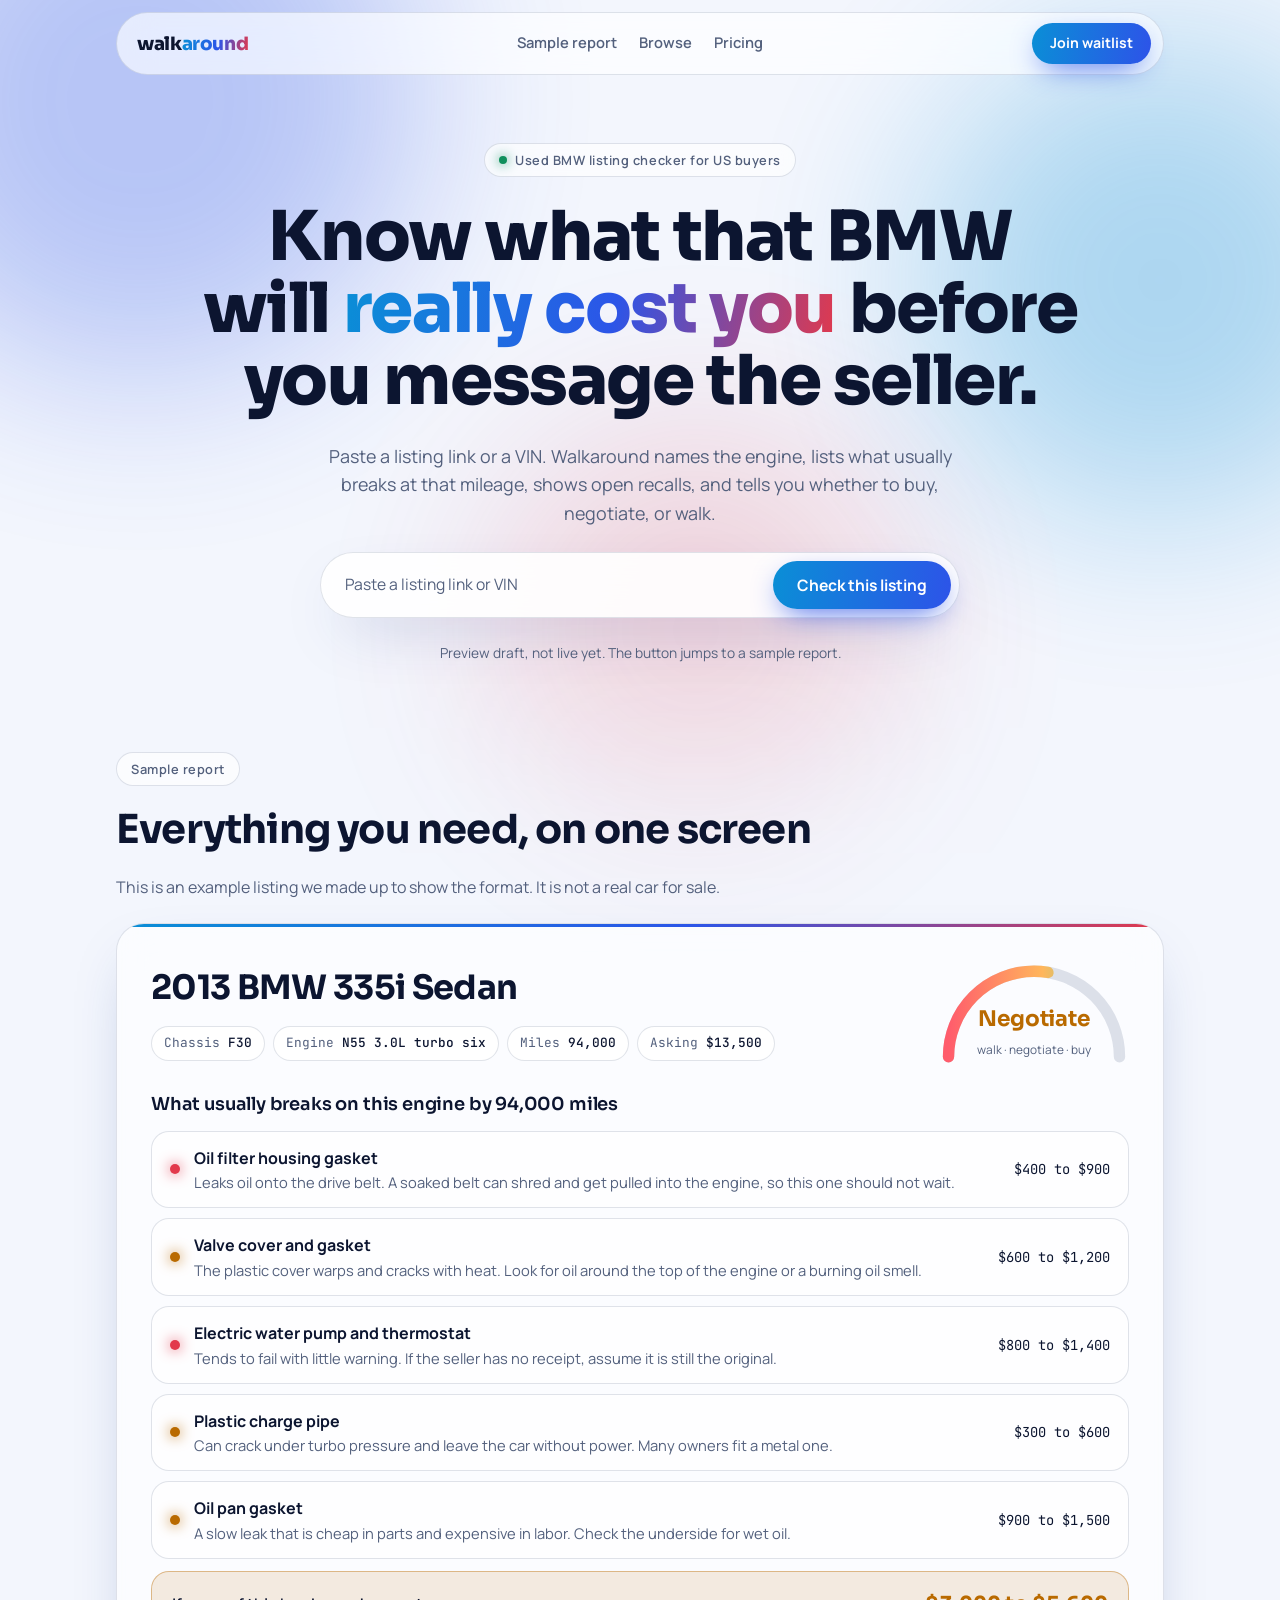
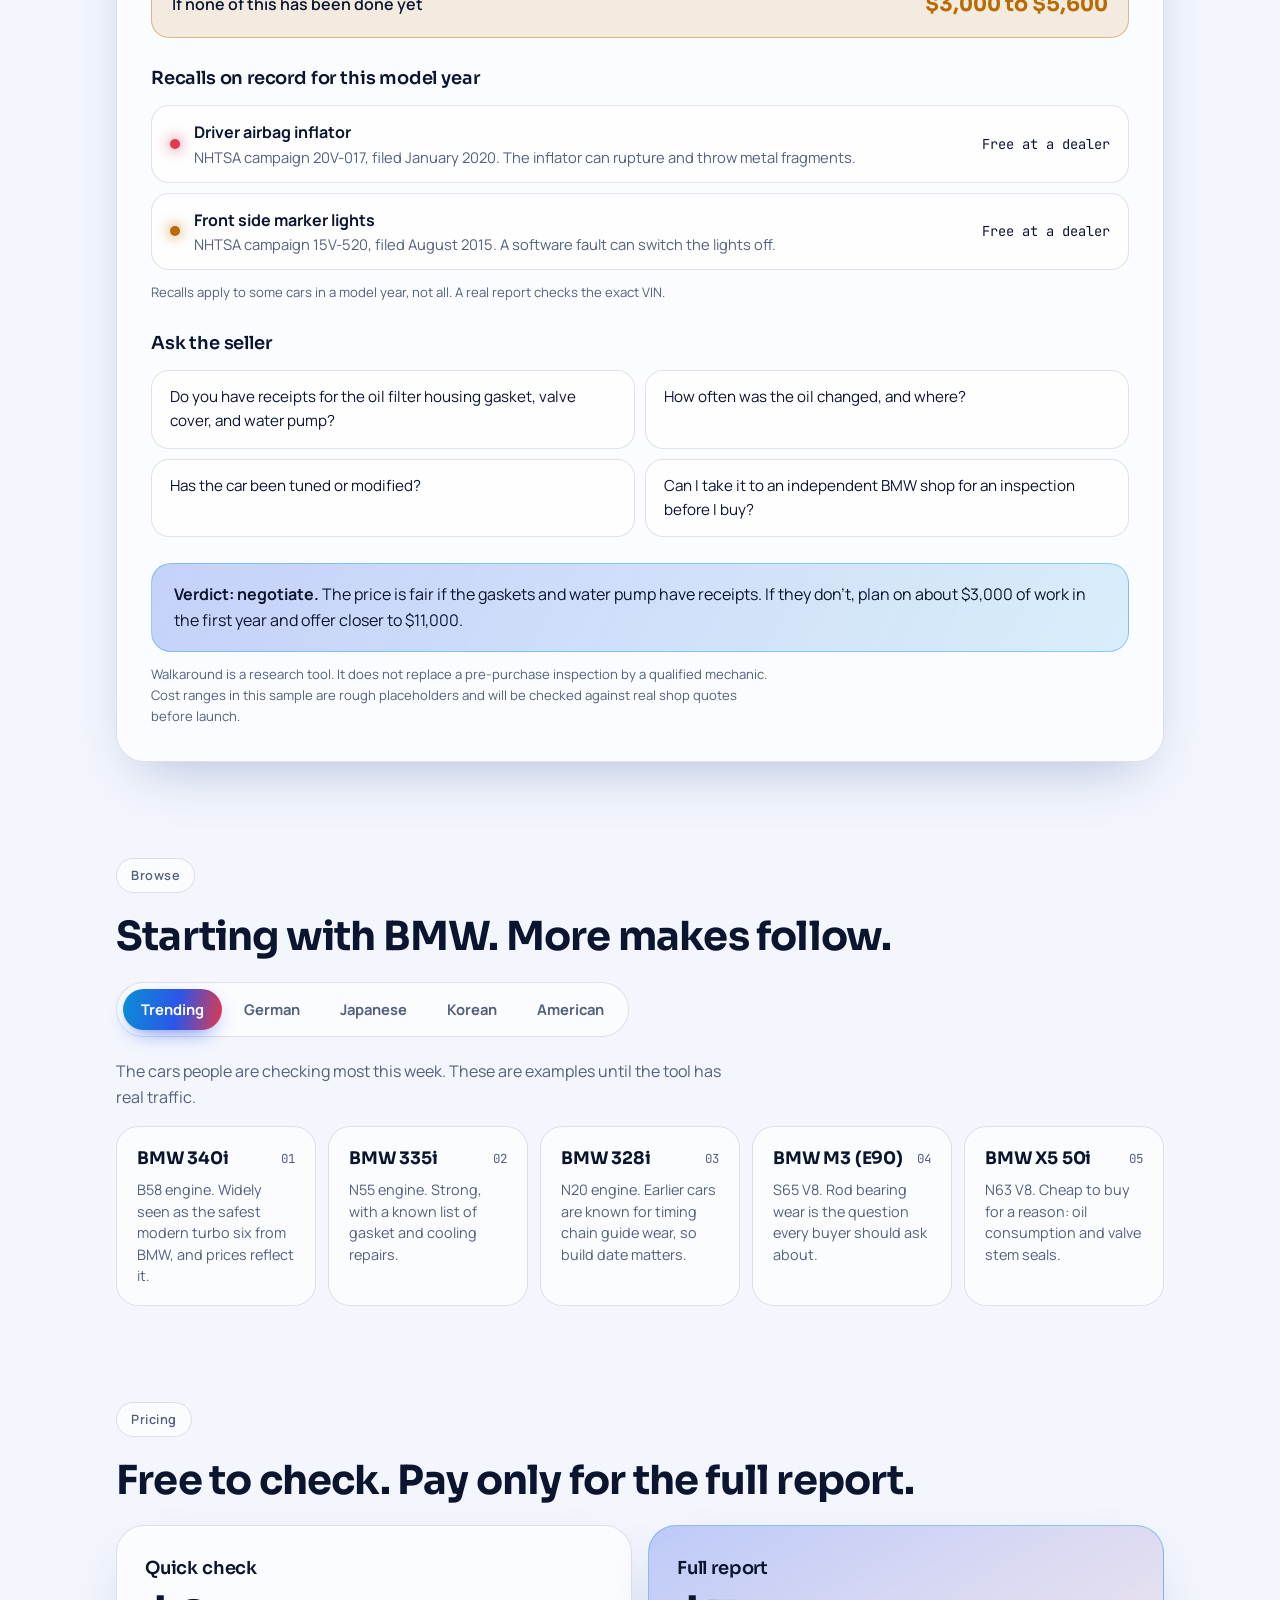
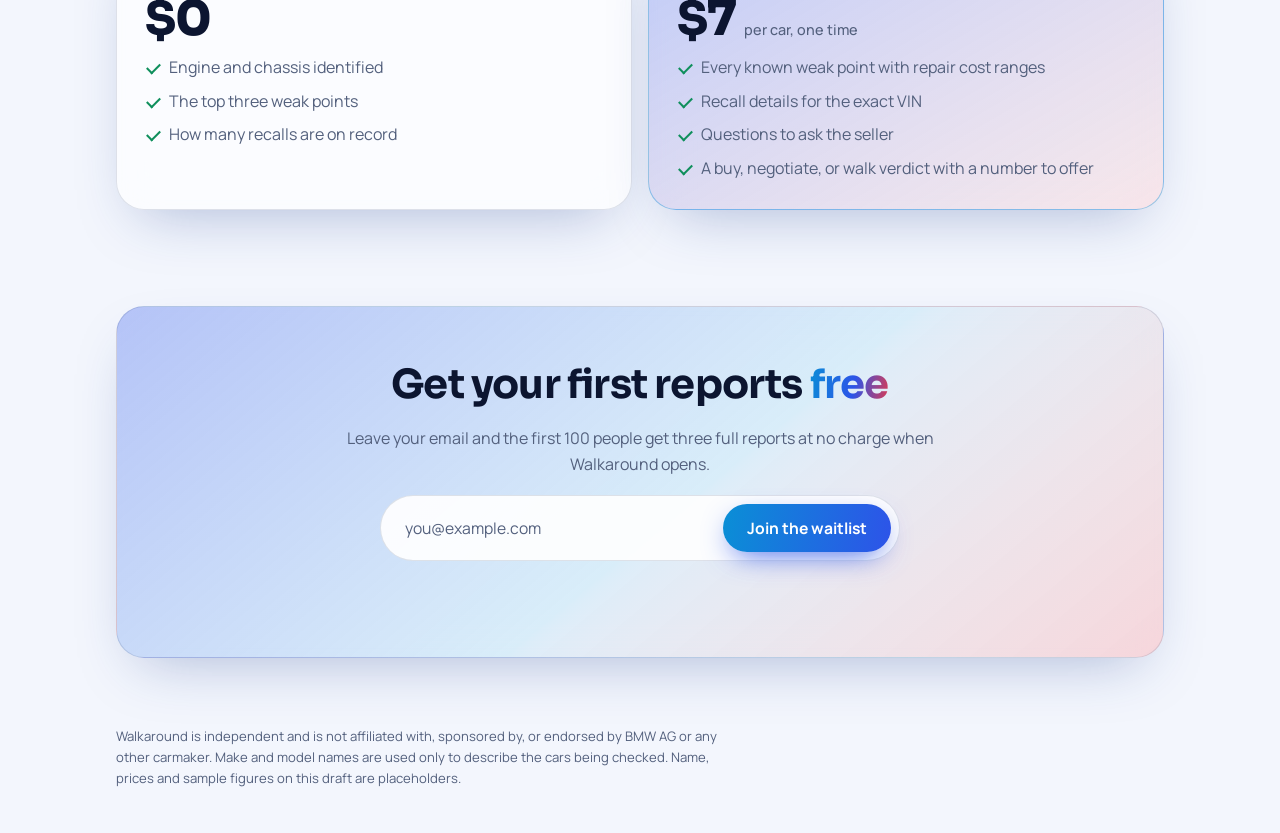
==== index.html @ faa05b12 "Add landing page for used BMW listing checker Static page with a sample report, market tabs, pricing" ====
<!doctype html>
<html lang="en">
<head>
<meta charset="utf-8">
<meta name="viewport" content="width=device-width, initial-scale=1, viewport-fit=cover">
<title>Walkaround | Used BMW listing checker</title>
<meta name="description" content="Paste a used BMW listing or VIN and see what usually breaks, open recalls, and whether to buy, negotiate, or walk.">
<link rel="stylesheet" href="https://fonts.googleapis.com/css2?family=Sora:wght@400;600;700;800&family=Manrope:wght@400;500;600;700&family=JetBrains+Mono:wght@400;500&display=swap">
<style>
/* Layout: dark, flowing aurora in motorsport stripe colors behind soft glass cards. One column that breathes, rounded everything, motion on load and hover. */
:root {
  --bg: #060a14;
  --bg-2: #0b1222;
  --glass: rgba(255, 255, 255, 0.055);
  --glass-strong: rgba(255, 255, 255, 0.09);
  --line: rgba(255, 255, 255, 0.12);
  --ink: #f1f5ff;
  --muted: #a3afc9;
  --sky: #45c4ff;
  --blue: #3b6bff;
  --coral: #ff5c6c;
  --warn: #ffb65c;
  --ok: #4fe3a1;
  --btn-ink: #04101f;
  --shadow: 0 24px 60px -20px rgba(0, 0, 0, 0.7);
  --blob-alpha: 0.55;
  --grad: linear-gradient(100deg, var(--sky), var(--blue) 55%, var(--coral));
  --display: "Sora", "Avenir Next", "Segoe UI", system-ui, sans-serif;
  --body: "Manrope", "Segoe UI", system-ui, -apple-system, Arial, sans-serif;
  --mono: "JetBrains Mono", ui-monospace, "SF Mono", Menlo, Consolas, monospace;
  color-scheme: dark;
}
@media (prefers-color-scheme: light) {
  :root:not([data-theme="dark"]) {
    --bg: #f3f6fd; --bg-2: #e8eefb; --glass: rgba(255, 255, 255, 0.66); --glass-strong: rgba(255, 255, 255, 0.9);
    --line: rgba(20, 40, 90, 0.13); --ink: #0c1530; --muted: #53607d; --sky: #0a8fd6; --blue: #2c55e8; --coral: #e2394c;
    --warn: #b96a00; --ok: #0f8f5c; --btn-ink: #ffffff; --shadow: 0 24px 60px -24px rgba(30, 60, 140, 0.35); --blob-alpha: 0.3;
    color-scheme: light;
  }
}
:root[data-theme="light"] {
  --bg: #f3f6fd; --bg-2: #e8eefb; --glass: rgba(255, 255, 255, 0.66); --glass-strong: rgba(255, 255, 255, 0.9);
  --line: rgba(20, 40, 90, 0.13); --ink: #0c1530; --muted: #53607d; --sky: #0a8fd6; --blue: #2c55e8; --coral: #e2394c;
  --warn: #b96a00; --ok: #0f8f5c; --btn-ink: #ffffff; --shadow: 0 24px 60px -24px rgba(30, 60, 140, 0.35); --blob-alpha: 0.3;
  color-scheme: light;
}
* { box-sizing: border-box; }
[hidden] { display: none !important; }
img { max-width: 100%; }
html { scroll-behavior: smooth; }
body { margin: 0; background: var(--bg); color: var(--ink); font-family: var(--body); font-size: 16px; line-height: 1.6; overflow-x: hidden; position: relative; }
.wrap { max-width: 1080px; margin: 0 auto; padding-left: max(16px, env(safe-area-inset-left, 0px)); padding-right: max(16px, env(safe-area-inset-right, 0px)); position: relative; }
h1, h2, h3 { font-family: var(--display); margin: 0; text-wrap: balance; letter-spacing: -0.02em; }
h1 { font-size: clamp(2.3rem, 6.4vw, 4.3rem); font-weight: 800; line-height: 1.05; }
h2 { font-size: clamp(1.7rem, 4vw, 2.5rem); font-weight: 700; line-height: 1.12; }
h3 { font-size: 1.12rem; font-weight: 600; letter-spacing: -0.01em; }
p { margin: 0; }
:focus-visible { outline: 2px solid var(--sky); outline-offset: 3px; }
.grad-text { background: var(--grad); -webkit-background-clip: text; background-clip: text; color: transparent; }
.eyebrow { display: inline-flex; align-items: center; gap: 8px; align-self: flex-start; font-size: 0.8rem; font-weight: 600; letter-spacing: 0.04em; color: var(--muted); padding: 6px 14px; border-radius: 999px; background: var(--glass); border: 1px solid var(--line); backdrop-filter: blur(12px); -webkit-backdrop-filter: blur(12px); }
.eyebrow i { width: 8px; height: 8px; border-radius: 50%; background: var(--ok); box-shadow: 0 0 12px var(--ok); animation: pulse 2.4s ease-in-out infinite; }

/* Aurora */
.aurora { position: absolute; inset: 0 0 auto 0; height: 1100px; overflow: hidden; pointer-events: none; z-index: 0; -webkit-mask-image: linear-gradient(#000 55%, transparent); mask-image: linear-gradient(#000 55%, transparent); }
.aurora b { position: absolute; border-radius: 50%; filter: blur(90px); opacity: var(--blob-alpha); will-change: transform; }
.aurora b:nth-child(1) { width: 560px; height: 560px; left: -140px; top: -180px; background: var(--blue); animation: drift-a 22s ease-in-out infinite alternate; }
.aurora b:nth-child(2) { width: 480px; height: 480px; right: -120px; top: 40px; background: var(--sky); animation: drift-b 26s ease-in-out infinite alternate; }
.aurora b:nth-child(3) { width: 420px; height: 420px; left: 38%; top: 420px; background: var(--coral); opacity: calc(var(--blob-alpha) * 0.6); animation: drift-c 30s ease-in-out infinite alternate; }
@keyframes drift-a { to { transform: translate(180px, 120px) scale(1.15); } }
@keyframes drift-b { to { transform: translate(-200px, 160px) scale(0.9); } }
@keyframes drift-c { to { transform: translate(-140px, -120px) scale(1.2); } }
@keyframes pulse { 50% { opacity: 0.45; transform: scale(0.8); } }
@keyframes rise { from { opacity: 0; transform: translateY(22px); } to { opacity: 1; transform: none; } }
@keyframes fade { from { opacity: 0; transform: translateY(8px); } to { opacity: 1; transform: none; } }
@keyframes sweep { from { stroke-dashoffset: 283; } }

/* Nav */
header { position: sticky; top: env(safe-area-inset-top, 0px); z-index: 20; padding-block: 12px; }
.nav { display: flex; align-items: center; justify-content: space-between; gap: 12px; padding: 10px 12px 10px 20px; border-radius: 999px; background: var(--glass); border: 1px solid var(--line); backdrop-filter: blur(18px) saturate(1.4); -webkit-backdrop-filter: blur(18px) saturate(1.4); }
.brand { font-family: var(--display); font-weight: 800; font-size: 1.15rem; letter-spacing: -0.02em; }
.nav nav { display: flex; gap: 22px; font-size: 0.92rem; font-weight: 600; }
.nav nav a { color: var(--muted); text-decoration: none; transition: color 0.25s; }
.nav nav a:hover { color: var(--ink); }
@media (max-width: 640px) { .nav nav { display: none; } }

.btn { display: inline-flex; align-items: center; justify-content: center; gap: 8px; font-family: var(--body); font-weight: 700; font-size: 0.98rem; padding: 13px 24px; border-radius: 999px; border: 0; cursor: pointer; text-decoration: none; color: var(--btn-ink); background: var(--grad); background-size: 180% 100%; background-position: 0 0; box-shadow: 0 10px 30px -10px var(--blue); transition: background-position 0.6s ease, transform 0.25s ease, box-shadow 0.25s ease; }
.btn:hover { background-position: 100% 0; transform: translateY(-2px); box-shadow: 0 16px 36px -10px var(--blue); }
.btn:active { transform: translateY(0); }
.btn.small { padding: 9px 18px; font-size: 0.88rem; }

/* Hero */
.hero .wrap { padding-block: 56px 40px; display: flex; flex-direction: column; align-items: center; text-align: center; gap: 24px; }
.hero .eyebrow { align-self: center; }
.hero > .wrap > * { animation: rise 0.9s cubic-bezier(0.2, 0.7, 0.2, 1) both; }
.hero > .wrap > *:nth-child(2) { animation-delay: 0.08s; }
.hero > .wrap > *:nth-child(3) { animation-delay: 0.16s; }
.hero > .wrap > *:nth-child(4) { animation-delay: 0.24s; }
.hero > .wrap > *:nth-child(5) { animation-delay: 0.32s; }
.lede { max-width: 60ch; font-size: 1.12rem; color: var(--muted); }
.check { display: flex; gap: 8px; width: 100%; max-width: 640px; padding: 8px; border-radius: 999px; background: var(--glass-strong); border: 1px solid var(--line); backdrop-filter: blur(18px); -webkit-backdrop-filter: blur(18px); box-shadow: var(--shadow); transition: border-color 0.3s, box-shadow 0.3s; }
.check:focus-within { border-color: var(--sky); box-shadow: var(--shadow), 0 0 0 4px color-mix(in srgb, var(--sky) 22%, transparent); }
.check input, .join input { flex: 1 1 auto; min-width: 0; font: inherit; font-size: 0.98rem; padding: 10px 16px; background: transparent; border: 0; color: var(--ink); outline: none; }
.check input::placeholder, .join input::placeholder { color: var(--muted); }
.hint { font-size: 0.86rem; color: var(--muted); }
@media (max-width: 520px) {
  .check, .join { flex-direction: column; border-radius: 26px; }
  .check input, .join input { padding: 12px 14px; text-align: center; }
}

section .wrap { padding-block: 48px; display: flex; flex-direction: column; gap: 22px; }
.sub { color: var(--muted); max-width: 62ch; }
.card { background: var(--glass); border: 1px solid var(--line); border-radius: 28px; backdrop-filter: blur(20px) saturate(1.3); -webkit-backdrop-filter: blur(20px) saturate(1.3); box-shadow: var(--shadow); }

/* Report */
.report { padding: clamp(18px, 3.5vw, 34px); display: flex; flex-direction: column; gap: 26px; position: relative; overflow: hidden; }
.report::before { content: ""; position: absolute; inset: 0 0 auto 0; height: 3px; background: var(--grad); }
.report-head { display: flex; justify-content: space-between; align-items: center; gap: 20px; flex-wrap: wrap; }
.car { display: flex; flex-direction: column; gap: 12px; min-width: 0; flex: 1 1 320px; }
.car h3 { font-size: clamp(1.5rem, 3.6vw, 2.1rem); font-weight: 700; letter-spacing: -0.02em; }
.chips { display: flex; flex-wrap: wrap; gap: 8px; }
.chip { font-family: var(--mono); font-size: 0.8rem; padding: 6px 12px; border-radius: 999px; background: var(--glass-strong); border: 1px solid var(--line); color: var(--muted); font-variant-numeric: tabular-nums; }
.chip b { color: var(--ink); font-weight: 500; }
.gauge { position: relative; width: 190px; flex: 0 0 auto; margin: 0 auto; }
.gauge svg { display: block; width: 100%; height: auto; overflow: visible; }
.gauge .track { fill: none; stroke: var(--line); stroke-width: 12; stroke-linecap: round; }
.gauge .fill { fill: none; stroke: url(#g); stroke-width: 12; stroke-linecap: round; stroke-dasharray: 283; stroke-dashoffset: 127; animation: sweep 1.6s cubic-bezier(0.2, 0.7, 0.2, 1) 0.3s both; }
.gauge .read { position: absolute; left: 0; right: 0; bottom: 2px; text-align: center; }
.gauge .read strong { display: block; font-family: var(--display); font-weight: 700; font-size: 1.35rem; color: var(--warn); letter-spacing: -0.01em; }
.gauge .read span { font-size: 0.74rem; color: var(--muted); }
.group { display: flex; flex-direction: column; gap: 12px; }
.items { display: grid; gap: 10px; }
.item { display: grid; grid-template-columns: 10px minmax(0, 1fr) auto; align-items: center; gap: 6px 14px; padding: 14px 18px; border-radius: 18px; background: var(--glass); border: 1px solid var(--line); transition: transform 0.3s ease, background 0.3s ease, border-color 0.3s ease; }
.item:hover { transform: translateX(6px); background: var(--glass-strong); border-color: color-mix(in srgb, var(--sky) 45%, var(--line)); }
.dot { width: 10px; height: 10px; border-radius: 50%; background: var(--warn); box-shadow: 0 0 14px var(--warn); }
.dot.red { background: var(--coral); box-shadow: 0 0 14px var(--coral); }
.item .what { min-width: 0; }
.item strong { font-weight: 700; }
.item p { color: var(--muted); font-size: 0.92rem; line-height: 1.5; }
.cost { font-family: var(--mono); font-size: 0.86rem; white-space: nowrap; font-variant-numeric: tabular-nums; color: var(--ink); }
@media (max-width: 560px) { .item { grid-template-columns: 10px minmax(0, 1fr); } .cost { grid-column: 2; color: var(--muted); } }
.total { display: flex; justify-content: space-between; align-items: center; gap: 10px; flex-wrap: wrap; padding: 16px 20px; border-radius: 18px; border: 1px solid color-mix(in srgb, var(--warn) 40%, transparent); background: color-mix(in srgb, var(--warn) 12%, transparent); font-weight: 600; }
.total b { font-family: var(--display); font-size: 1.3rem; color: var(--warn); font-variant-numeric: tabular-nums; }
.ask { display: grid; grid-template-columns: repeat(auto-fit, minmax(min(100%, 340px), 1fr)); gap: 10px; margin: 0; padding: 0; list-style: none; }
.ask li { padding: 14px 18px; border-radius: 18px; background: var(--glass); border: 1px solid var(--line); font-size: 0.95rem; }
.verdict { padding: 18px 22px; border-radius: 20px; background: linear-gradient(120deg, color-mix(in srgb, var(--blue) 26%, transparent), color-mix(in srgb, var(--sky) 14%, transparent)); border: 1px solid color-mix(in srgb, var(--sky) 35%, transparent); }
.fine { font-size: 0.82rem; color: var(--muted); max-width: 78ch; }

/* Tabs */
.tabs { display: flex; flex-wrap: wrap; gap: 4px; padding: 6px; border-radius: 999px; background: var(--glass); border: 1px solid var(--line); align-self: flex-start; max-width: 100%; backdrop-filter: blur(14px); -webkit-backdrop-filter: blur(14px); }
@media (max-width: 560px) { .tabs { border-radius: 24px; } }
.tab { font: inherit; font-weight: 700; font-size: 0.92rem; padding: 9px 18px; border-radius: 999px; border: 0; background: transparent; color: var(--muted); cursor: pointer; transition: color 0.3s, background 0.3s, box-shadow 0.3s; }
.tab:hover { color: var(--ink); }
.tab[aria-selected="true"] { color: var(--btn-ink); background: var(--grad); box-shadow: 0 8px 22px -10px var(--blue); }
.panel { display: flex; flex-direction: column; gap: 16px; animation: fade 0.45s ease both; }
.grid { display: grid; grid-template-columns: repeat(auto-fill, minmax(230px, 1fr)); gap: 12px; }
.grid.five { grid-template-columns: repeat(auto-fit, minmax(185px, 1fr)); }
.tile { padding: 18px 20px; border-radius: 22px; background: var(--glass); border: 1px solid var(--line); display: flex; flex-direction: column; gap: 6px; transition: transform 0.35s ease, border-color 0.35s ease, background 0.35s ease; }
.tile:hover { transform: translateY(-5px); border-color: color-mix(in srgb, var(--sky) 50%, var(--line)); background: var(--glass-strong); }
.tile .top { display: flex; justify-content: space-between; align-items: center; gap: 10px; }
.tile .name { font-family: var(--display); font-weight: 700; font-size: 1.08rem; letter-spacing: -0.01em; }
.tile p { color: var(--muted); font-size: 0.9rem; line-height: 1.5; }
.rank { font-family: var(--mono); font-size: 0.78rem; color: var(--muted); font-variant-numeric: tabular-nums; }
.pill { font-size: 0.72rem; font-weight: 700; letter-spacing: 0.03em; padding: 3px 10px; border-radius: 999px; background: var(--glass-strong); border: 1px solid var(--line); color: var(--muted); white-space: nowrap; }
.pill.live { color: var(--ok); border-color: color-mix(in srgb, var(--ok) 45%, transparent); background: color-mix(in srgb, var(--ok) 12%, transparent); }

/* Pricing */
.plans { display: grid; grid-template-columns: repeat(auto-fit, minmax(270px, 1fr)); gap: 16px; }
.plan { padding: 28px; display: flex; flex-direction: column; gap: 12px; transition: transform 0.35s ease; }
.plan:hover { transform: translateY(-5px); }
.plan.full { background: linear-gradient(150deg, color-mix(in srgb, var(--blue) 30%, transparent), color-mix(in srgb, var(--coral) 12%, transparent)), var(--glass); border-color: color-mix(in srgb, var(--sky) 40%, transparent); }
.price { font-family: var(--display); font-weight: 800; font-size: 3rem; line-height: 1; letter-spacing: -0.03em; }
.price small { font-family: var(--body); font-weight: 500; font-size: 0.9rem; color: var(--muted); letter-spacing: 0; }
.plan ul { margin: 0; padding: 0; list-style: none; display: flex; flex-direction: column; gap: 8px; color: var(--muted); }
.plan li { padding-left: 24px; position: relative; }
.plan li::before { content: ""; position: absolute; left: 2px; top: 0.5em; width: 11px; height: 6px; border-left: 2px solid var(--ok); border-bottom: 2px solid var(--ok); transform: rotate(-45deg); }

/* Waitlist */
.cta { padding: clamp(28px, 6vw, 56px); display: flex; flex-direction: column; align-items: center; text-align: center; gap: 18px; background: linear-gradient(140deg, color-mix(in srgb, var(--blue) 34%, transparent), color-mix(in srgb, var(--sky) 14%, transparent) 55%, color-mix(in srgb, var(--coral) 20%, transparent)), var(--glass); }
.join { display: flex; gap: 8px; width: 100%; max-width: 520px; padding: 8px; border-radius: 999px; background: var(--glass-strong); border: 1px solid var(--line); }
.status { font-size: 0.92rem; color: var(--ok); min-height: 1.5em; }
footer .wrap { padding-block: 20px 44px; }

@media (prefers-reduced-motion: reduce) {
  *, *::before, *::after { animation: none !important; transition: none !important; }
  html { scroll-behavior: auto; }
}
</style>

</head>
<body>
<div class="aurora" aria-hidden="true"><b></b><b></b><b></b></div>

<header>
  <div class="wrap">
    <div class="nav">
      <div class="brand">walk<span class="grad-text">around</span></div>
      <nav aria-label="Sections">
        <a href="#sample">Sample report</a>
        <a href="#browse">Browse</a>
        <a href="#pricing">Pricing</a>
      </nav>
      <a class="btn small" href="#waitlist">Join waitlist</a>
    </div>
  </div>
</header>

<main>
<section class="hero">
  <div class="wrap">
    <span class="eyebrow"><i></i>Used BMW listing checker for US buyers</span>
    <h1>Know what that BMW will <span class="grad-text">really cost you</span> before you message the seller.</h1>
    <p class="lede">Paste a listing link or a VIN. Walkaround names the engine, lists what usually breaks at that mileage, shows open recalls, and tells you whether to buy, negotiate, or walk.</p>
    <form class="check" id="check-form">
      <input id="listing-input" type="text" aria-label="Listing link or VIN" placeholder="Paste a listing link or VIN">
      <button class="btn" type="submit">Check this listing</button>
    </form>
    <p class="hint">Preview draft, not live yet. The button jumps to a sample report.</p>
  </div>
</section>

<section id="sample">
  <div class="wrap">
    <span class="eyebrow">Sample report</span>
    <h2>Everything you need, on one screen</h2>
    <p class="sub">This is an example listing we made up to show the format. It is not a real car for sale.</p>

    <div class="card report">
      <div class="report-head">
        <div class="car">
          <h3>2013 BMW 335i Sedan</h3>
          <div class="chips">
            <span class="chip">Chassis <b>F30</b></span>
            <span class="chip">Engine <b>N55 3.0L turbo six</b></span>
            <span class="chip">Miles <b>94,000</b></span>
            <span class="chip">Asking <b>$13,500</b></span>
          </div>
        </div>
        <div class="gauge" role="img" aria-label="Verdict: negotiate">
          <svg viewBox="0 0 200 112">
            <defs><linearGradient id="g" x1="0" x2="1" y1="0" y2="0"><stop offset="0" stop-color="#ff5c6c"/><stop offset="0.55" stop-color="#ffb65c"/><stop offset="1" stop-color="#4fe3a1"/></linearGradient></defs>
            <path class="track" d="M10 104 A90 90 0 0 1 190 104"/>
            <path class="fill" d="M10 104 A90 90 0 0 1 190 104"/>
          </svg>
          <div class="read"><strong>Negotiate</strong><span>walk · negotiate · buy</span></div>
        </div>
      </div>

      <div class="group">
        <h3>What usually breaks on this engine by 94,000 miles</h3>
        <div class="items">
          <div class="item"><span class="dot red"></span><div class="what"><strong>Oil filter housing gasket</strong><p>Leaks oil onto the drive belt. A soaked belt can shred and get pulled into the engine, so this one should not wait.</p></div><span class="cost">$400 to $900</span></div>
          <div class="item"><span class="dot"></span><div class="what"><strong>Valve cover and gasket</strong><p>The plastic cover warps and cracks with heat. Look for oil around the top of the engine or a burning oil smell.</p></div><span class="cost">$600 to $1,200</span></div>
          <div class="item"><span class="dot red"></span><div class="what"><strong>Electric water pump and thermostat</strong><p>Tends to fail with little warning. If the seller has no receipt, assume it is still the original.</p></div><span class="cost">$800 to $1,400</span></div>
          <div class="item"><span class="dot"></span><div class="what"><strong>Plastic charge pipe</strong><p>Can crack under turbo pressure and leave the car without power. Many owners fit a metal one.</p></div><span class="cost">$300 to $600</span></div>
          <div class="item"><span class="dot"></span><div class="what"><strong>Oil pan gasket</strong><p>A slow leak that is cheap in parts and expensive in labor. Check the underside for wet oil.</p></div><span class="cost">$900 to $1,500</span></div>
        </div>
        <div class="total"><span>If none of this has been done yet</span><b>$3,000 to $5,600</b></div>
      </div>

      <div class="group">
        <h3>Recalls on record for this model year</h3>
        <div class="items">
          <div class="item"><span class="dot red"></span><div class="what"><strong>Driver airbag inflator</strong><p>NHTSA campaign 20V-017, filed January 2020. The inflator can rupture and throw metal fragments.</p></div><span class="cost">Free at a dealer</span></div>
          <div class="item"><span class="dot"></span><div class="what"><strong>Front side marker lights</strong><p>NHTSA campaign 15V-520, filed August 2015. A software fault can switch the lights off.</p></div><span class="cost">Free at a dealer</span></div>
        </div>
        <p class="fine">Recalls apply to some cars in a model year, not all. A real report checks the exact VIN.</p>
      </div>

      <div class="group">
        <h3>Ask the seller</h3>
        <ul class="ask">
          <li>Do you have receipts for the oil filter housing gasket, valve cover, and water pump?</li>
          <li>How often was the oil changed, and where?</li>
          <li>Has the car been tuned or modified?</li>
          <li>Can I take it to an independent BMW shop for an inspection before I buy?</li>
        </ul>
      </div>

      <div class="group">
        <div class="verdict"><strong>Verdict: negotiate.</strong> The price is fair if the gaskets and water pump have receipts. If they don't, plan on about $3,000 of work in the first year and offer closer to $11,000.</div>
        <p class="fine">Walkaround is a research tool. It does not replace a pre-purchase inspection by a qualified mechanic. Cost ranges in this sample are rough placeholders and will be checked against real shop quotes before launch.</p>
      </div>
    </div>
  </div>
</section>

<section id="browse">
  <div class="wrap">
    <span class="eyebrow">Browse</span>
    <h2>Starting with BMW. More makes follow.</h2>
    <div class="tabs" role="tablist" aria-label="Markets">
      <button class="tab" role="tab" id="tab-trending" aria-controls="panel-trending" aria-selected="true">Trending</button>
      <button class="tab" role="tab" id="tab-german" aria-controls="panel-german" aria-selected="false">German</button>
      <button class="tab" role="tab" id="tab-japanese" aria-controls="panel-japanese" aria-selected="false">Japanese</button>
      <button class="tab" role="tab" id="tab-korean" aria-controls="panel-korean" aria-selected="false">Korean</button>
      <button class="tab" role="tab" id="tab-american" aria-controls="panel-american" aria-selected="false">American</button>
    </div>

    <div class="panel" role="tabpanel" id="panel-trending" aria-labelledby="tab-trending">
      <p class="sub">The cars people are checking most this week. These are examples until the tool has real traffic.</p>
      <div class="grid five">
        <div class="tile"><div class="top"><span class="name">BMW 340i</span><span class="rank">01</span></div><p>B58 engine. Widely seen as the safest modern turbo six from BMW, and prices reflect it.</p></div>
        <div class="tile"><div class="top"><span class="name">BMW 335i</span><span class="rank">02</span></div><p>N55 engine. Strong, with a known list of gasket and cooling repairs.</p></div>
        <div class="tile"><div class="top"><span class="name">BMW 328i</span><span class="rank">03</span></div><p>N20 engine. Earlier cars are known for timing chain guide wear, so build date matters.</p></div>
        <div class="tile"><div class="top"><span class="name">BMW M3 (E90)</span><span class="rank">04</span></div><p>S65 V8. Rod bearing wear is the question every buyer should ask about.</p></div>
        <div class="tile"><div class="top"><span class="name">BMW X5 50i</span><span class="rank">05</span></div><p>N63 V8. Cheap to buy for a reason: oil consumption and valve stem seals.</p></div>
      </div>
    </div>

    <div class="panel" role="tabpanel" id="panel-german" aria-labelledby="tab-german" hidden>
      <div class="grid">
        <div class="tile"><div class="top"><span class="name">BMW</span><span class="pill live">First</span></div></div>
        <div class="tile"><div class="top"><span class="name">Audi</span><span class="pill">Planned</span></div></div>
        <div class="tile"><div class="top"><span class="name">Mercedes-Benz</span><span class="pill">Planned</span></div></div>
        <div class="tile"><div class="top"><span class="name">Volkswagen</span><span class="pill">Planned</span></div></div>
        <div class="tile"><div class="top"><span class="name">Porsche</span><span class="pill">Planned</span></div></div>
      </div>
    </div>
    <div class="panel" role="tabpanel" id="panel-japanese" aria-labelledby="tab-japanese" hidden>
      <div class="grid">
        <div class="tile"><div class="top"><span class="name">Toyota</span><span class="pill">Planned</span></div></div>
        <div class="tile"><div class="top"><span class="name">Honda</span><span class="pill">Planned</span></div></div>
        <div class="tile"><div class="top"><span class="name">Nissan</span><span class="pill">Planned</span></div></div>
        <div class="tile"><div class="top"><span class="name">Subaru</span><span class="pill">Planned</span></div></div>
        <div class="tile"><div class="top"><span class="name">Mazda</span><span class="pill">Planned</span></div></div>
        <div class="tile"><div class="top"><span class="name">Lexus</span><span class="pill">Planned</span></div></div>
      </div>
    </div>
    <div class="panel" role="tabpanel" id="panel-korean" aria-labelledby="tab-korean" hidden>
      <div class="grid">
        <div class="tile"><div class="top"><span class="name">Hyundai</span><span class="pill">Planned</span></div></div>
        <div class="tile"><div class="top"><span class="name">Kia</span><span class="pill">Planned</span></div></div>
        <div class="tile"><div class="top"><span class="name">Genesis</span><span class="pill">Planned</span></div></div>
      </div>
    </div>
    <div class="panel" role="tabpanel" id="panel-american" aria-labelledby="tab-american" hidden>
      <div class="grid">
        <div class="tile"><div class="top"><span class="name">Ford</span><span class="pill">Planned</span></div></div>
        <div class="tile"><div class="top"><span class="name">Chevrolet</span><span class="pill">Planned</span></div></div>
        <div class="tile"><div class="top"><span class="name">Dodge</span><span class="pill">Planned</span></div></div>
        <div class="tile"><div class="top"><span class="name">Jeep</span><span class="pill">Planned</span></div></div>
        <div class="tile"><div class="top"><span class="name">Tesla</span><span class="pill">Planned</span></div></div>
      </div>
    </div>
  </div>
</section>

<section id="pricing">
  <div class="wrap">
    <span class="eyebrow">Pricing</span>
    <h2>Free to check. Pay only for the full report.</h2>
    <div class="plans">
      <div class="card plan">
        <h3>Quick check</h3>
        <div class="price">$0</div>
        <ul>
          <li>Engine and chassis identified</li>
          <li>The top three weak points</li>
          <li>How many recalls are on record</li>
        </ul>
      </div>
      <div class="card plan full">
        <h3>Full report</h3>
        <div class="price">$7 <small>per car, one time</small></div>
        <ul>
          <li>Every known weak point with repair cost ranges</li>
          <li>Recall details for the exact VIN</li>
          <li>Questions to ask the seller</li>
          <li>A buy, negotiate, or walk verdict with a number to offer</li>
        </ul>
      </div>
    </div>
  </div>
</section>

<section id="waitlist">
  <div class="wrap">
    <div class="card cta">
      <h2>Get your first reports <span class="grad-text">free</span></h2>
      <p class="sub">Leave your email and the first 100 people get three full reports at no charge when Walkaround opens.</p>
      <form class="join" id="join-form">
        <input id="join-email" type="email" aria-label="Email address" placeholder="you@example.com" required>
        <button class="btn" type="submit">Join the waitlist</button>
      </form>
      <p class="status" id="join-status" role="status"></p>
    </div>
  </div>
</section>
</main>

<footer>
  <div class="wrap">
    <p class="fine">Walkaround is independent and is not affiliated with, sponsored by, or endorsed by BMW AG or any other carmaker. Make and model names are used only to describe the cars being checked. Name, prices and sample figures on this draft are placeholders.</p>
  </div>
</footer>

<script>
(function () {
  var tabs = Array.prototype.slice.call(document.querySelectorAll('.tab'));
  function select(tab) {
    tabs.forEach(function (t) {
      var on = t === tab;
      t.setAttribute('aria-selected', on ? 'true' : 'false');
      document.getElementById(t.getAttribute('aria-controls')).hidden = !on;
    });
  }
  tabs.forEach(function (t) { t.addEventListener('click', function () { select(t); }); });

  document.getElementById('check-form').addEventListener('submit', function (e) {
    e.preventDefault();
    document.getElementById('sample').scrollIntoView({ behavior: 'smooth' });
  });
  document.getElementById('join-form').addEventListener('submit', function (e) {
    e.preventDefault();
    document.getElementById('join-status').textContent = 'Preview only. Nothing was saved. The form gets connected when the page goes live.';
  });
})();
</script>
</body>
</html>
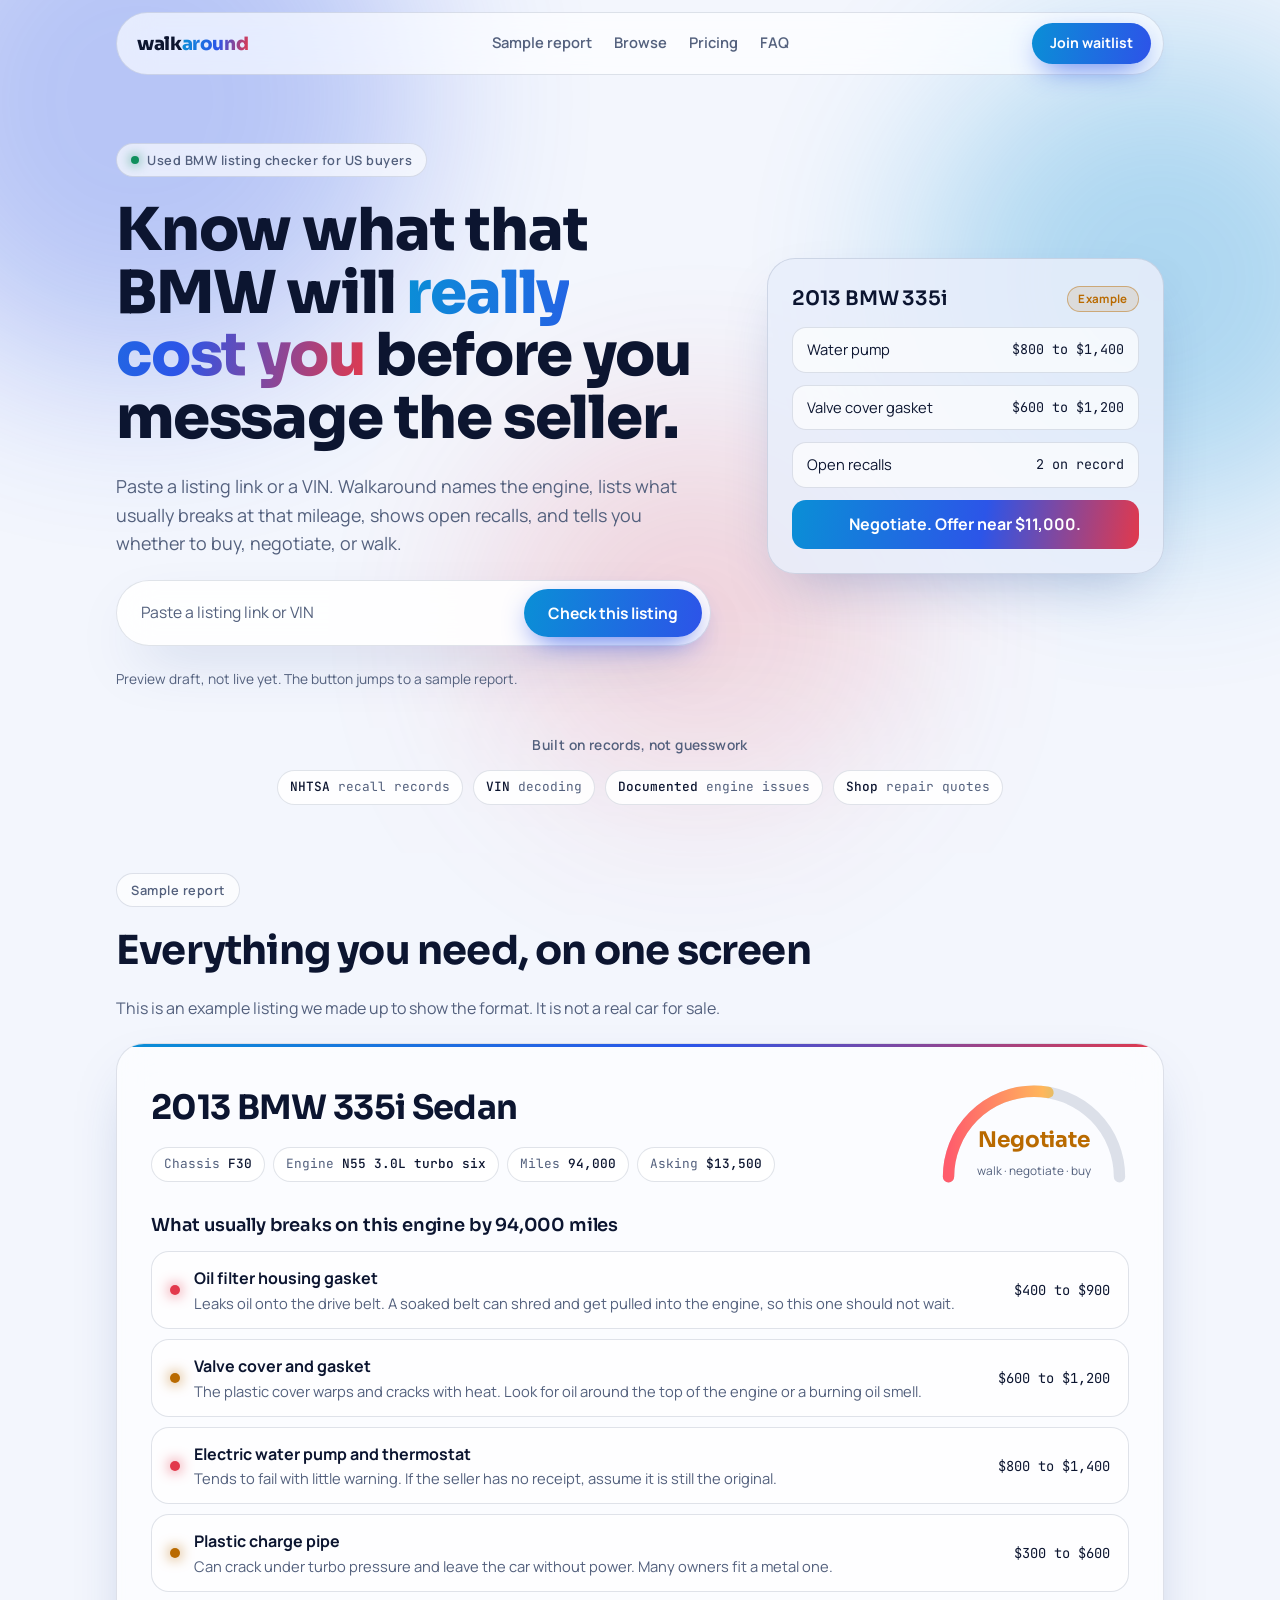
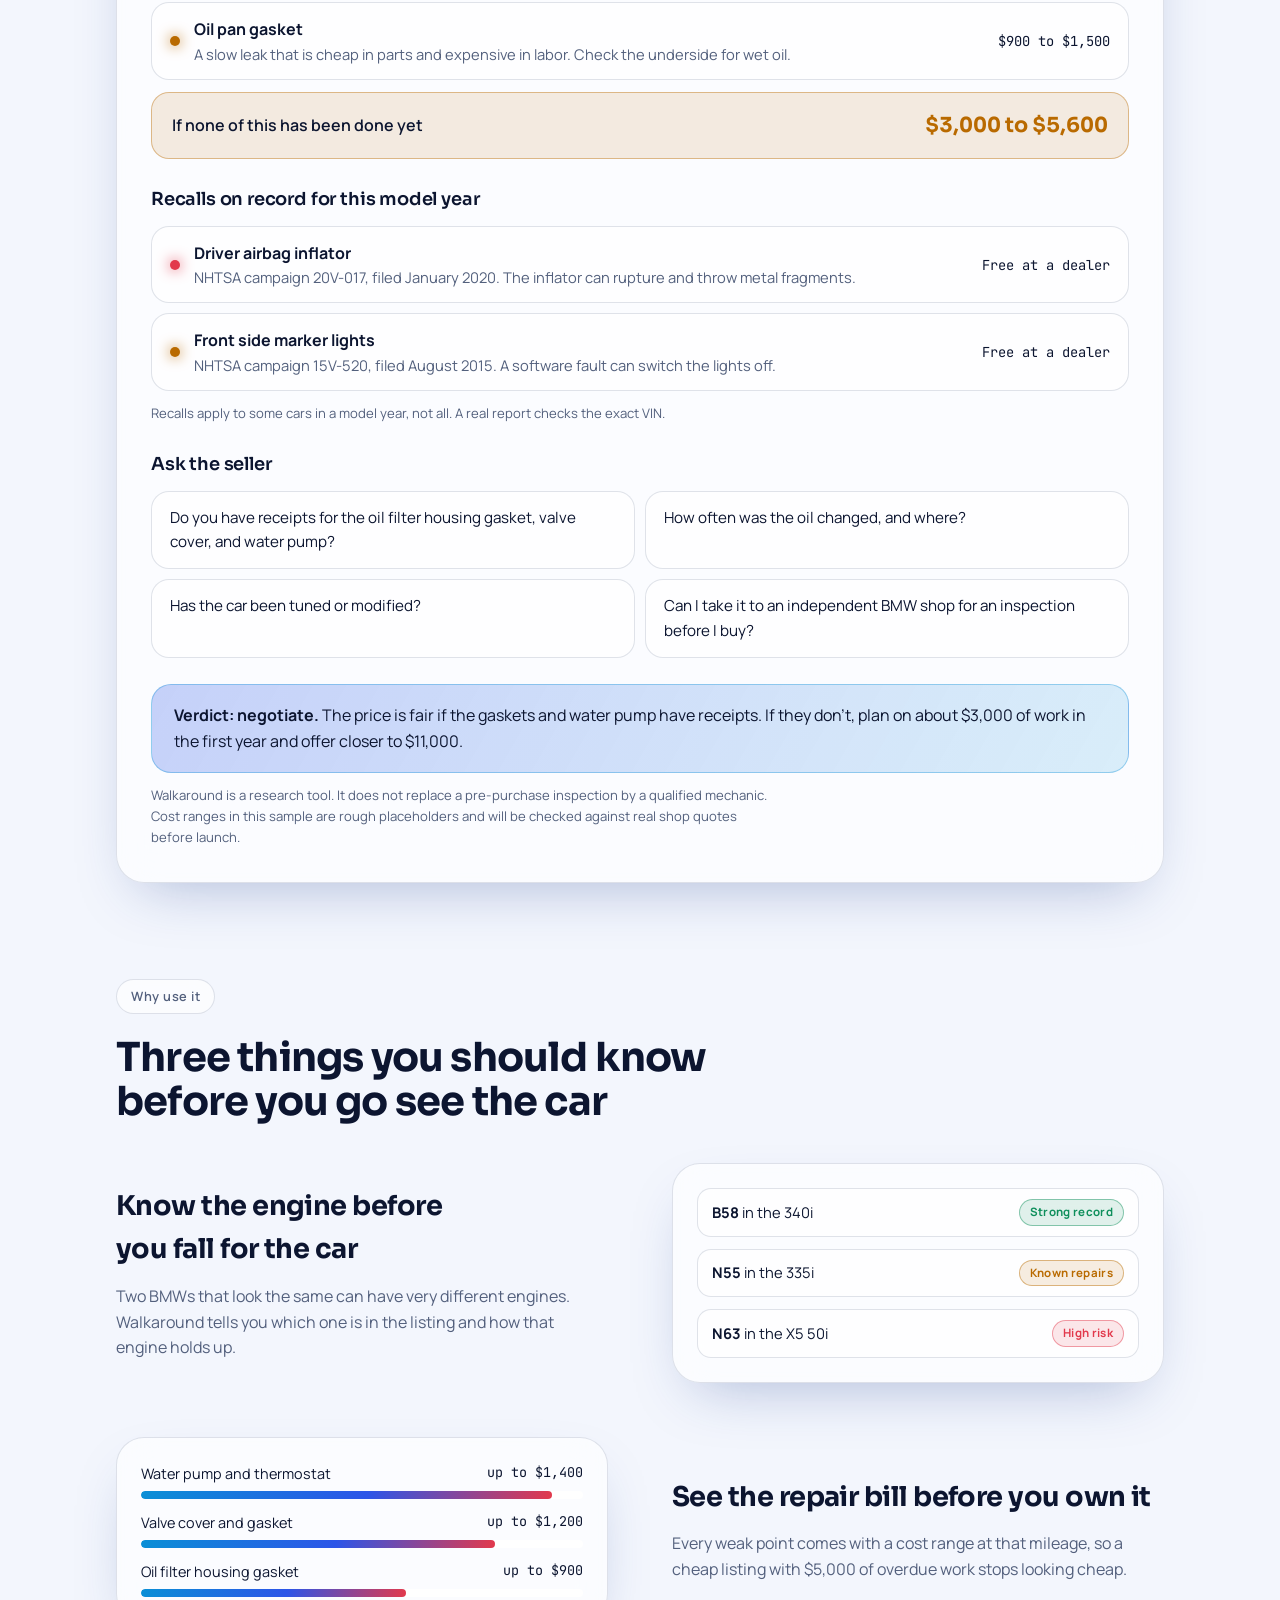
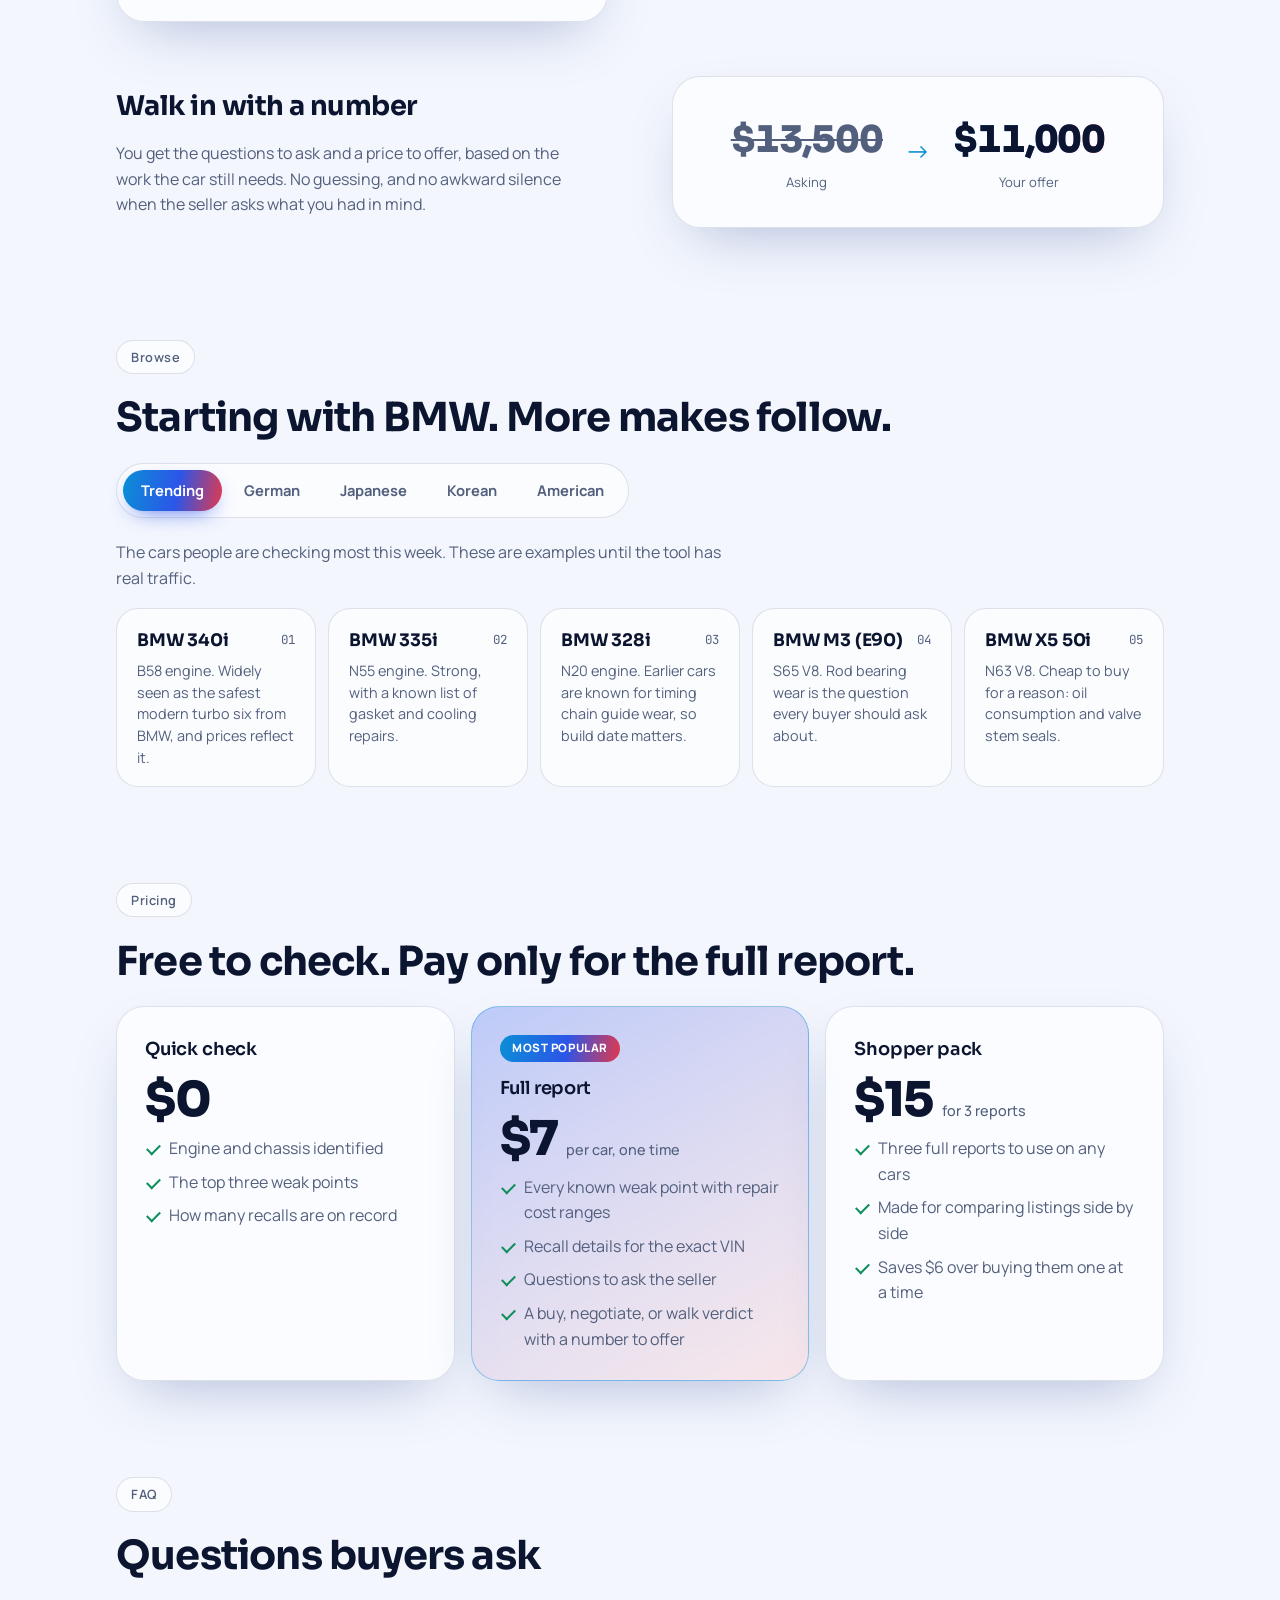
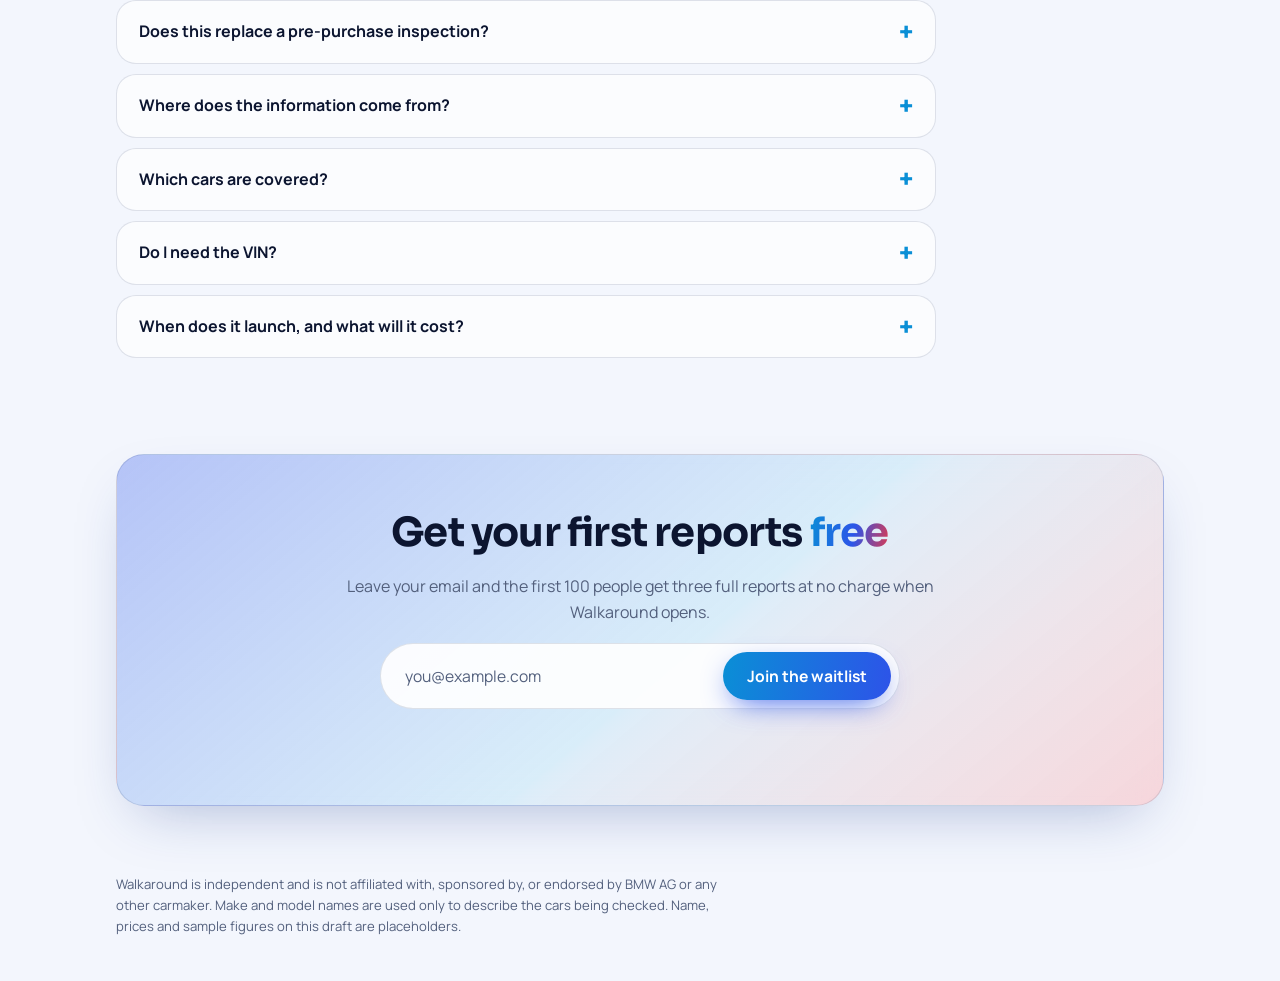
==== commit 58601597: "Add split hero, benefits, third pricing tier and FAQ Restructures the landing page: split hero with " ====
--- a/index.html
+++ b/index.html
@@ -51,7 +51,7 @@
 body { margin: 0; background: var(--bg); color: var(--ink); font-family: var(--body); font-size: 16px; line-height: 1.6; overflow-x: hidden; position: relative; }
 .wrap { max-width: 1080px; margin: 0 auto; padding-left: max(16px, env(safe-area-inset-left, 0px)); padding-right: max(16px, env(safe-area-inset-right, 0px)); position: relative; }
 h1, h2, h3 { font-family: var(--display); margin: 0; text-wrap: balance; letter-spacing: -0.02em; }
-h1 { font-size: clamp(2.3rem, 6.4vw, 4.3rem); font-weight: 800; line-height: 1.05; }
+h1 { font-size: clamp(2.2rem, 5vw, 3.7rem); font-weight: 800; line-height: 1.06; }
 h2 { font-size: clamp(1.7rem, 4vw, 2.5rem); font-weight: 700; line-height: 1.12; }
 h3 { font-size: 1.12rem; font-weight: 600; letter-spacing: -0.01em; }
 p { margin: 0; }
@@ -89,13 +89,27 @@
 .btn.small { padding: 9px 18px; font-size: 0.88rem; }
 
 /* Hero */
-.hero .wrap { padding-block: 56px 40px; display: flex; flex-direction: column; align-items: center; text-align: center; gap: 24px; }
-.hero .eyebrow { align-self: center; }
-.hero > .wrap > * { animation: rise 0.9s cubic-bezier(0.2, 0.7, 0.2, 1) both; }
-.hero > .wrap > *:nth-child(2) { animation-delay: 0.08s; }
-.hero > .wrap > *:nth-child(3) { animation-delay: 0.16s; }
-.hero > .wrap > *:nth-child(4) { animation-delay: 0.24s; }
-.hero > .wrap > *:nth-child(5) { animation-delay: 0.32s; }
+.hero .wrap { padding-block: 56px 40px; display: grid; grid-template-columns: minmax(0, 1.2fr) minmax(0, 0.8fr); gap: clamp(24px, 5vw, 56px); align-items: center; }
+@media (max-width: 900px) { .hero .wrap { grid-template-columns: minmax(0, 1fr); } }
+.hero-copy { display: flex; flex-direction: column; align-items: flex-start; gap: 22px; min-width: 0; }
+.peek { padding: 24px; display: flex; flex-direction: column; gap: 12px; min-width: 0; animation: rise 0.9s 0.3s cubic-bezier(0.2, 0.7, 0.2, 1) both, float 8s 1.3s ease-in-out infinite; }
+@keyframes float { 50% { transform: translate3d(0, -10px, 0); } }
+.card.peek { backdrop-filter: none; -webkit-backdrop-filter: none; background: color-mix(in srgb, var(--bg-2) 86%, transparent); will-change: transform; }
+.peek-top { display: flex; justify-content: space-between; align-items: center; gap: 10px; }
+.peek h3 { font-size: 1.25rem; }
+.peek-row { display: flex; justify-content: space-between; align-items: center; gap: 12px; font-size: 0.92rem; padding: 10px 14px; border-radius: 14px; background: var(--glass); border: 1px solid var(--line); }
+.peek-row .num { font-family: var(--mono); font-size: 0.84rem; white-space: nowrap; font-variant-numeric: tabular-nums; }
+.peek-verdict { padding: 12px 14px; border-radius: 14px; font-weight: 700; text-align: center; color: var(--btn-ink); background: var(--grad); }
+
+.hero-copy > * { animation: rise 0.9s cubic-bezier(0.2, 0.7, 0.2, 1) both; }
+.hero-copy > *:nth-child(2) { animation-delay: 0.08s; }
+.hero-copy > *:nth-child(3) { animation-delay: 0.16s; }
+.hero-copy > *:nth-child(4) { animation-delay: 0.24s; }
+.hero-copy > *:nth-child(5) { animation-delay: 0.32s; }
+
+
+
+
 .lede { max-width: 60ch; font-size: 1.12rem; color: var(--muted); }
 .check { display: flex; gap: 8px; width: 100%; max-width: 640px; padding: 8px; border-radius: 999px; background: var(--glass-strong); border: 1px solid var(--line); backdrop-filter: blur(18px); -webkit-backdrop-filter: blur(18px); box-shadow: var(--shadow); transition: border-color 0.3s, box-shadow 0.3s; }
 .check:focus-within { border-color: var(--sky); box-shadow: var(--shadow), 0 0 0 4px color-mix(in srgb, var(--sky) 22%, transparent); }
@@ -145,6 +159,43 @@
 .verdict { padding: 18px 22px; border-radius: 20px; background: linear-gradient(120deg, color-mix(in srgb, var(--blue) 26%, transparent), color-mix(in srgb, var(--sky) 14%, transparent)); border: 1px solid color-mix(in srgb, var(--sky) 35%, transparent); }
 .fine { font-size: 0.82rem; color: var(--muted); max-width: 78ch; }
 
+/* Sources strip */
+.sources .wrap { padding-block: 4px 20px; align-items: center; text-align: center; gap: 14px; }
+.sources p { font-size: 0.86rem; font-weight: 600; color: var(--muted); letter-spacing: 0.03em; }
+.source-row { display: flex; flex-wrap: wrap; justify-content: center; gap: 10px; }
+
+/* Benefits */
+.zig { display: grid; grid-template-columns: repeat(2, minmax(0, 1fr)); gap: clamp(20px, 5vw, 64px); align-items: center; padding-block: 16px; }
+.zig.flip .zig-visual { order: -1; }
+@media (max-width: 760px) { .zig { grid-template-columns: minmax(0, 1fr); } .zig.flip .zig-visual { order: 0; } }
+.zig-text { display: flex; flex-direction: column; gap: 12px; min-width: 0; }
+.zig-text h3 { font-size: clamp(1.3rem, 2.6vw, 1.7rem); font-weight: 700; letter-spacing: -0.02em; }
+.zig-text p { color: var(--muted); max-width: 46ch; }
+.zig-visual { padding: 24px; display: flex; flex-direction: column; gap: 12px; min-width: 0; transition: transform 0.4s ease; }
+.zig-visual:hover { transform: translateY(-6px); }
+.bar { display: grid; grid-template-columns: minmax(0, 1fr) auto; gap: 6px 12px; font-size: 0.9rem; }
+.bar .num { font-family: var(--mono); font-size: 0.84rem; font-variant-numeric: tabular-nums; }
+.bar i { grid-column: 1 / -1; display: block; height: 8px; border-radius: 999px; background: var(--glass-strong); overflow: hidden; }
+.bar i::after { content: ""; display: block; height: 100%; width: var(--w); border-radius: 999px; background: var(--grad); }
+.offer { display: flex; align-items: center; justify-content: center; gap: 22px; flex-wrap: wrap; padding-block: 10px; }
+.offer div { display: flex; flex-direction: column; align-items: center; gap: 2px; font-size: 0.82rem; color: var(--muted); }
+.offer b { font-family: var(--display); font-size: clamp(1.7rem, 4vw, 2.3rem); font-weight: 800; letter-spacing: -0.03em; color: var(--ink); font-variant-numeric: tabular-nums; }
+.offer .was b { color: var(--muted); text-decoration: line-through; text-decoration-thickness: 2px; }
+.offer .arrow { font-size: 1.6rem; color: var(--sky); }
+.pill.bad { color: var(--coral); border-color: color-mix(in srgb, var(--coral) 45%, transparent); background: color-mix(in srgb, var(--coral) 12%, transparent); }
+.pill.mid { color: var(--warn); border-color: color-mix(in srgb, var(--warn) 45%, transparent); background: color-mix(in srgb, var(--warn) 12%, transparent); }
+
+/* FAQ */
+.faq { display: grid; gap: 10px; max-width: 820px; }
+.q { border-radius: 20px; background: var(--glass); border: 1px solid var(--line); padding: 0 22px; transition: background 0.3s, border-color 0.3s; }
+.q[open] { background: var(--glass-strong); border-color: color-mix(in srgb, var(--sky) 40%, var(--line)); }
+.q summary { list-style: none; cursor: pointer; padding: 18px 0; font-weight: 700; display: flex; justify-content: space-between; align-items: center; gap: 16px; }
+.q summary::-webkit-details-marker { display: none; }
+.q summary::after { content: "+"; font-family: var(--display); font-size: 1.5rem; line-height: 1; color: var(--sky); transition: transform 0.3s ease; }
+.q[open] summary::after { transform: rotate(45deg); }
+.q p { color: var(--muted); padding-bottom: 18px; max-width: 68ch; animation: fade 0.4s ease both; }
+.badge { align-self: flex-start; font-size: 0.72rem; font-weight: 800; letter-spacing: 0.05em; text-transform: uppercase; padding: 4px 12px; border-radius: 999px; color: var(--btn-ink); background: var(--grad); }
+
 /* Tabs */
 .tabs { display: flex; flex-wrap: wrap; gap: 4px; padding: 6px; border-radius: 999px; background: var(--glass); border: 1px solid var(--line); align-self: flex-start; max-width: 100%; backdrop-filter: blur(14px); -webkit-backdrop-filter: blur(14px); }
 @media (max-width: 560px) { .tabs { border-radius: 24px; } }
@@ -164,7 +215,7 @@
 .pill.live { color: var(--ok); border-color: color-mix(in srgb, var(--ok) 45%, transparent); background: color-mix(in srgb, var(--ok) 12%, transparent); }
 
 /* Pricing */
-.plans { display: grid; grid-template-columns: repeat(auto-fit, minmax(270px, 1fr)); gap: 16px; }
+.plans { display: grid; grid-template-columns: repeat(auto-fit, minmax(250px, 1fr)); gap: 16px; align-items: stretch; }
 .plan { padding: 28px; display: flex; flex-direction: column; gap: 12px; transition: transform 0.35s ease; }
 .plan:hover { transform: translateY(-5px); }
 .plan.full { background: linear-gradient(150deg, color-mix(in srgb, var(--blue) 30%, transparent), color-mix(in srgb, var(--coral) 12%, transparent)), var(--glass); border-color: color-mix(in srgb, var(--sky) 40%, transparent); }
@@ -198,6 +249,7 @@
         <a href="#sample">Sample report</a>
         <a href="#browse">Browse</a>
         <a href="#pricing">Pricing</a>
+        <a href="#faq">FAQ</a>
       </nav>
       <a class="btn small" href="#waitlist">Join waitlist</a>
     </div>
@@ -207,6 +259,7 @@
 <main>
 <section class="hero">
   <div class="wrap">
+    <div class="hero-copy">
     <span class="eyebrow"><i></i>Used BMW listing checker for US buyers</span>
     <h1>Know what that BMW will <span class="grad-text">really cost you</span> before you message the seller.</h1>
     <p class="lede">Paste a listing link or a VIN. Walkaround names the engine, lists what usually breaks at that mileage, shows open recalls, and tells you whether to buy, negotiate, or walk.</p>
@@ -215,6 +268,26 @@
       <button class="btn" type="submit">Check this listing</button>
     </form>
     <p class="hint">Preview draft, not live yet. The button jumps to a sample report.</p>
+    </div>
+    <div class="card peek" aria-label="Example result">
+      <div class="peek-top"><h3>2013 BMW 335i</h3><span class="pill mid">Example</span></div>
+      <div class="peek-row"><span>Water pump</span><span class="num">$800 to $1,400</span></div>
+      <div class="peek-row"><span>Valve cover gasket</span><span class="num">$600 to $1,200</span></div>
+      <div class="peek-row"><span>Open recalls</span><span class="num">2 on record</span></div>
+      <div class="peek-verdict">Negotiate. Offer near $11,000.</div>
+    </div>
+  </div>
+</section>
+
+<section class="sources">
+  <div class="wrap">
+    <p>Built on records, not guesswork</p>
+    <div class="source-row">
+      <span class="chip"><b>NHTSA</b> recall records</span>
+      <span class="chip"><b>VIN</b> decoding</span>
+      <span class="chip"><b>Documented</b> engine issues</span>
+      <span class="chip"><b>Shop</b> repair quotes</span>
+    </div>
   </div>
 </section>
 
@@ -284,6 +357,51 @@
   </div>
 </section>
 
+<section id="why">
+  <div class="wrap">
+    <span class="eyebrow">Why use it</span>
+    <h2>Three things you should know before you go see the car</h2>
+
+    <div class="zig">
+      <div class="zig-text">
+        <h3>Know the engine before you fall for the car</h3>
+        <p>Two BMWs that look the same can have very different engines. Walkaround tells you which one is in the listing and how that engine holds up.</p>
+      </div>
+      <div class="card zig-visual">
+        <div class="peek-row"><span><strong>B58</strong> in the 340i</span><span class="pill live">Strong record</span></div>
+        <div class="peek-row"><span><strong>N55</strong> in the 335i</span><span class="pill mid">Known repairs</span></div>
+        <div class="peek-row"><span><strong>N63</strong> in the X5 50i</span><span class="pill bad">High risk</span></div>
+      </div>
+    </div>
+
+    <div class="zig flip">
+      <div class="zig-text">
+        <h3>See the repair bill before you own it</h3>
+        <p>Every weak point comes with a cost range at that mileage, so a cheap listing with $5,000 of overdue work stops looking cheap.</p>
+      </div>
+      <div class="card zig-visual">
+        <div class="bar"><span>Water pump and thermostat</span><span class="num">up to $1,400</span><i style="--w: 93%"></i></div>
+        <div class="bar"><span>Valve cover and gasket</span><span class="num">up to $1,200</span><i style="--w: 80%"></i></div>
+        <div class="bar"><span>Oil filter housing gasket</span><span class="num">up to $900</span><i style="--w: 60%"></i></div>
+      </div>
+    </div>
+
+    <div class="zig">
+      <div class="zig-text">
+        <h3>Walk in with a number</h3>
+        <p>You get the questions to ask and a price to offer, based on the work the car still needs. No guessing, and no awkward silence when the seller asks what you had in mind.</p>
+      </div>
+      <div class="card zig-visual">
+        <div class="offer">
+          <div class="was"><b>$13,500</b>Asking</div>
+          <span class="arrow" aria-hidden="true">&rarr;</span>
+          <div><b class="grad-text">$11,000</b>Your offer</div>
+        </div>
+      </div>
+    </div>
+  </div>
+</section>
+
 <section id="browse">
   <div class="wrap">
     <span class="eyebrow">Browse</span>
@@ -360,6 +478,7 @@
         </ul>
       </div>
       <div class="card plan full">
+        <span class="badge">Most popular</span>
         <h3>Full report</h3>
         <div class="price">$7 <small>per car, one time</small></div>
         <ul>
@@ -369,6 +488,29 @@
           <li>A buy, negotiate, or walk verdict with a number to offer</li>
         </ul>
       </div>
+      <div class="card plan">
+        <h3>Shopper pack</h3>
+        <div class="price">$15 <small>for 3 reports</small></div>
+        <ul>
+          <li>Three full reports to use on any cars</li>
+          <li>Made for comparing listings side by side</li>
+          <li>Saves $6 over buying them one at a time</li>
+        </ul>
+      </div>
+    </div>
+  </div>
+</section>
+
+<section id="faq">
+  <div class="wrap">
+    <span class="eyebrow">FAQ</span>
+    <h2>Questions buyers ask</h2>
+    <div class="faq">
+      <details class="q" id="faq-1"><summary>Does this replace a pre-purchase inspection?</summary><p>No. Walkaround tells you what to look for and what it could cost. A mechanic still needs to look at the actual car. Use the report to decide which cars are worth paying to inspect.</p></details>
+      <details class="q" id="faq-2"><summary>Where does the information come from?</summary><p>Recalls come from NHTSA, the US government safety agency. Engine and model details come from decoding the VIN. Weak points are the well-documented issues for each engine, and cost ranges are based on independent shop pricing.</p></details>
+      <details class="q" id="faq-3"><summary>Which cars are covered?</summary><p>BMW first. Other German makes are next, followed by Japanese, Korean, and American makes.</p></details>
+      <details class="q" id="faq-4"><summary>Do I need the VIN?</summary><p>A listing link is enough to identify the engine and its weak points. The VIN is needed to check recalls for that exact car, so ask the seller for it if the listing leaves it out.</p></details>
+      <details class="q" id="faq-5"><summary>When does it launch, and what will it cost?</summary><p>It is not live yet. Join the waitlist to hear first. The quick check will be free, and the planned price for a full report is $7 per car.</p></details>
     </div>
   </div>
 </section>
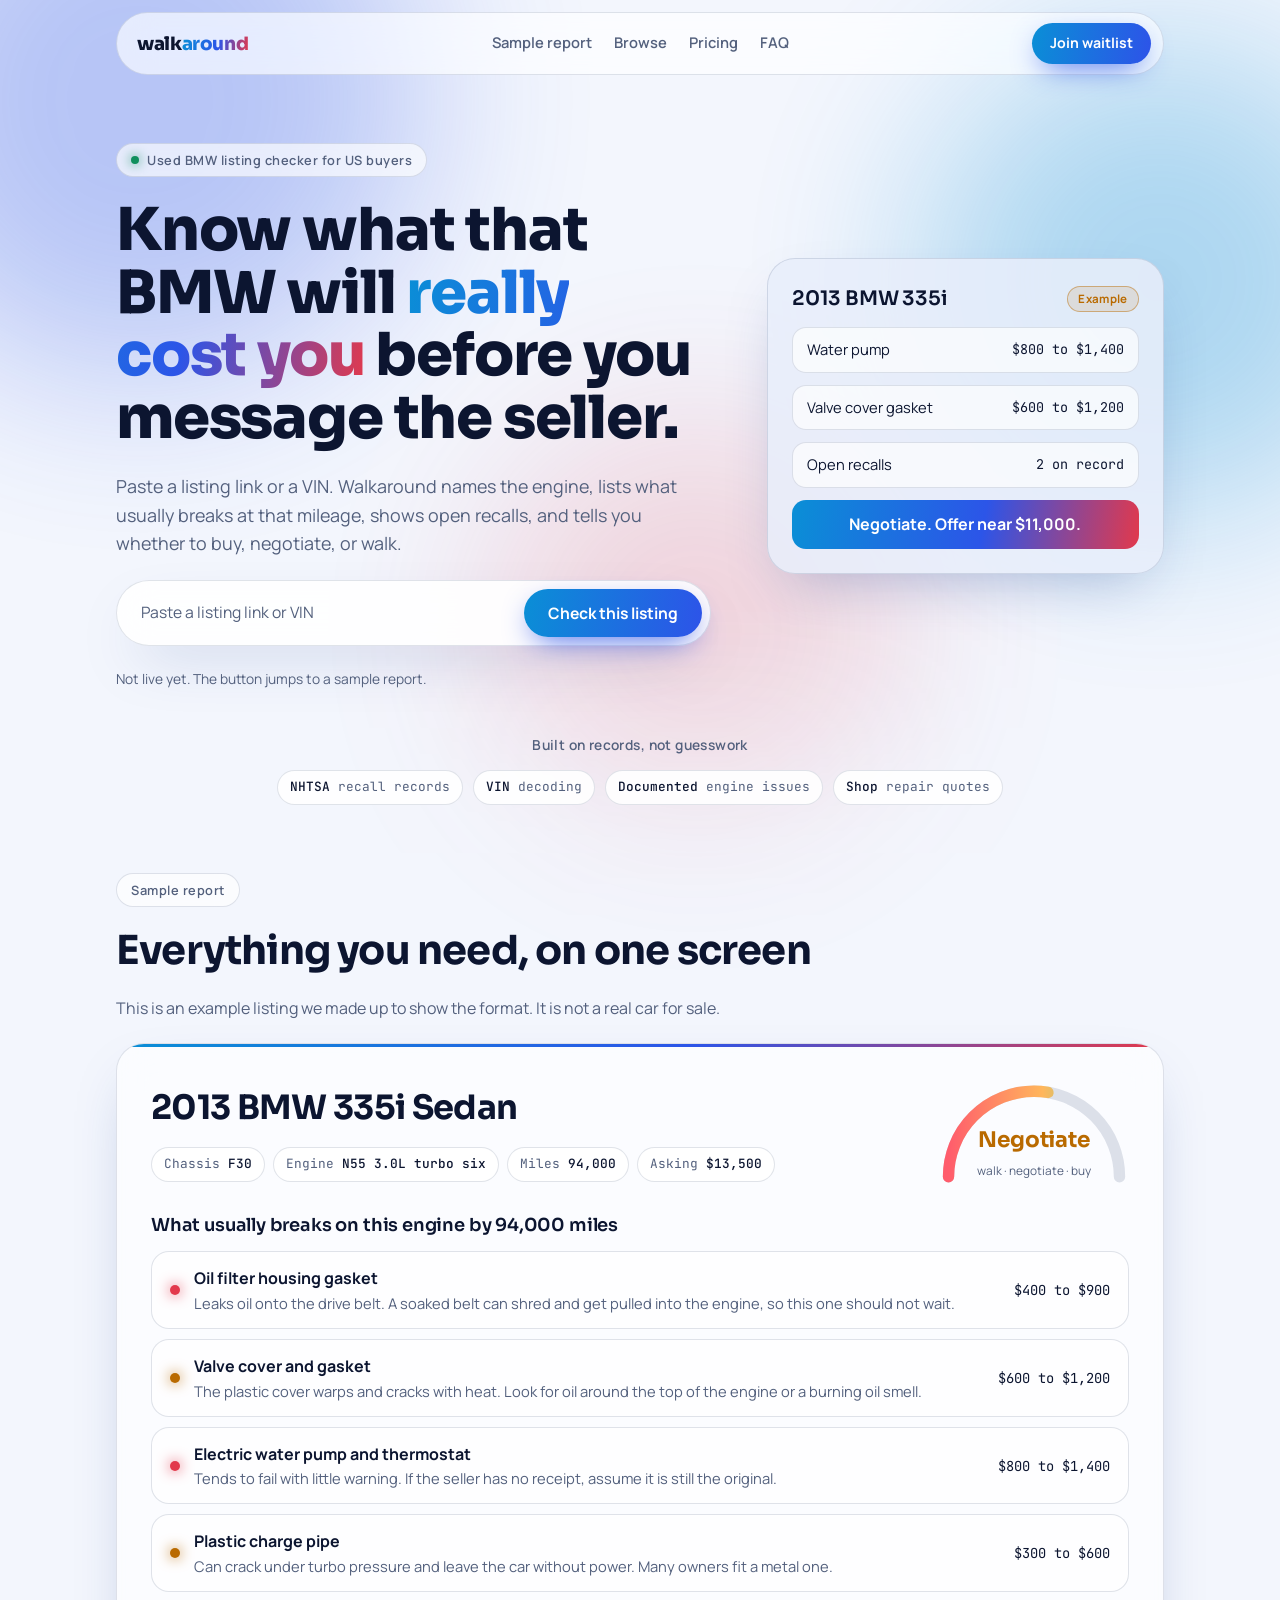
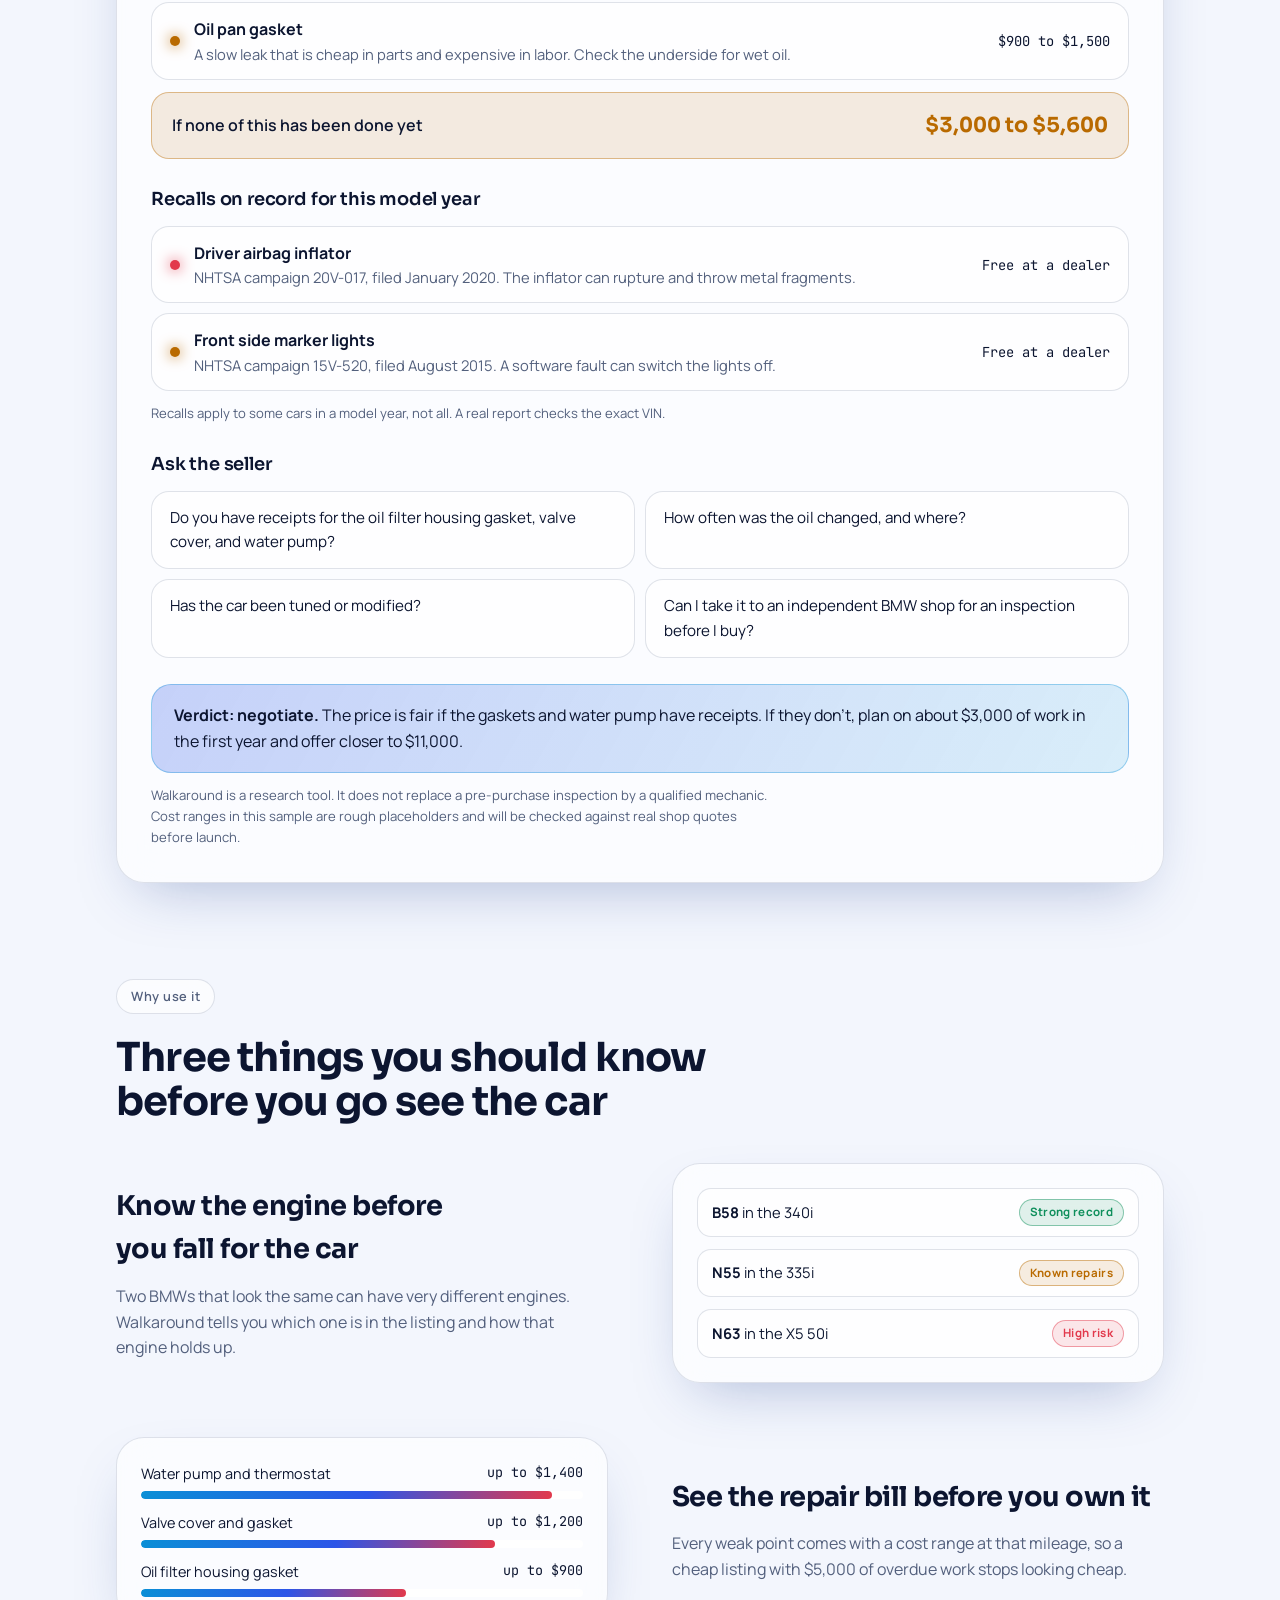
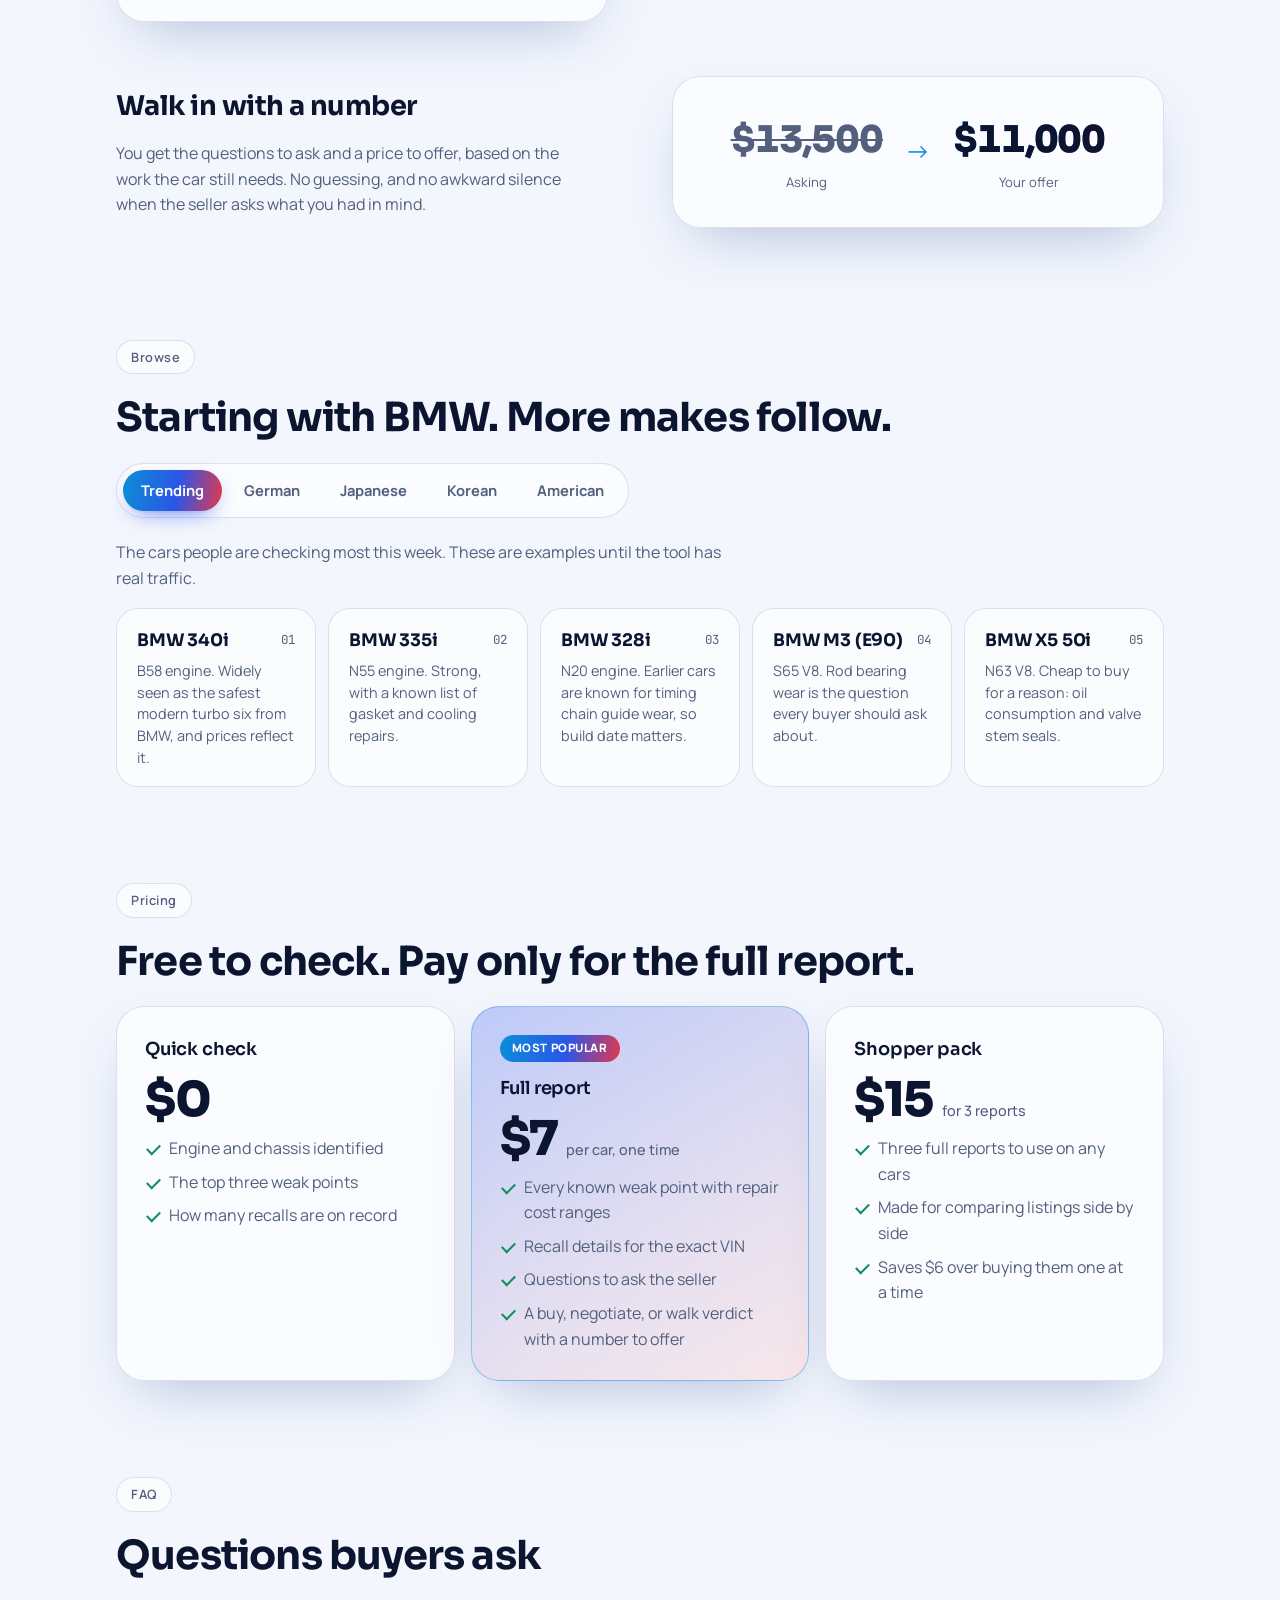
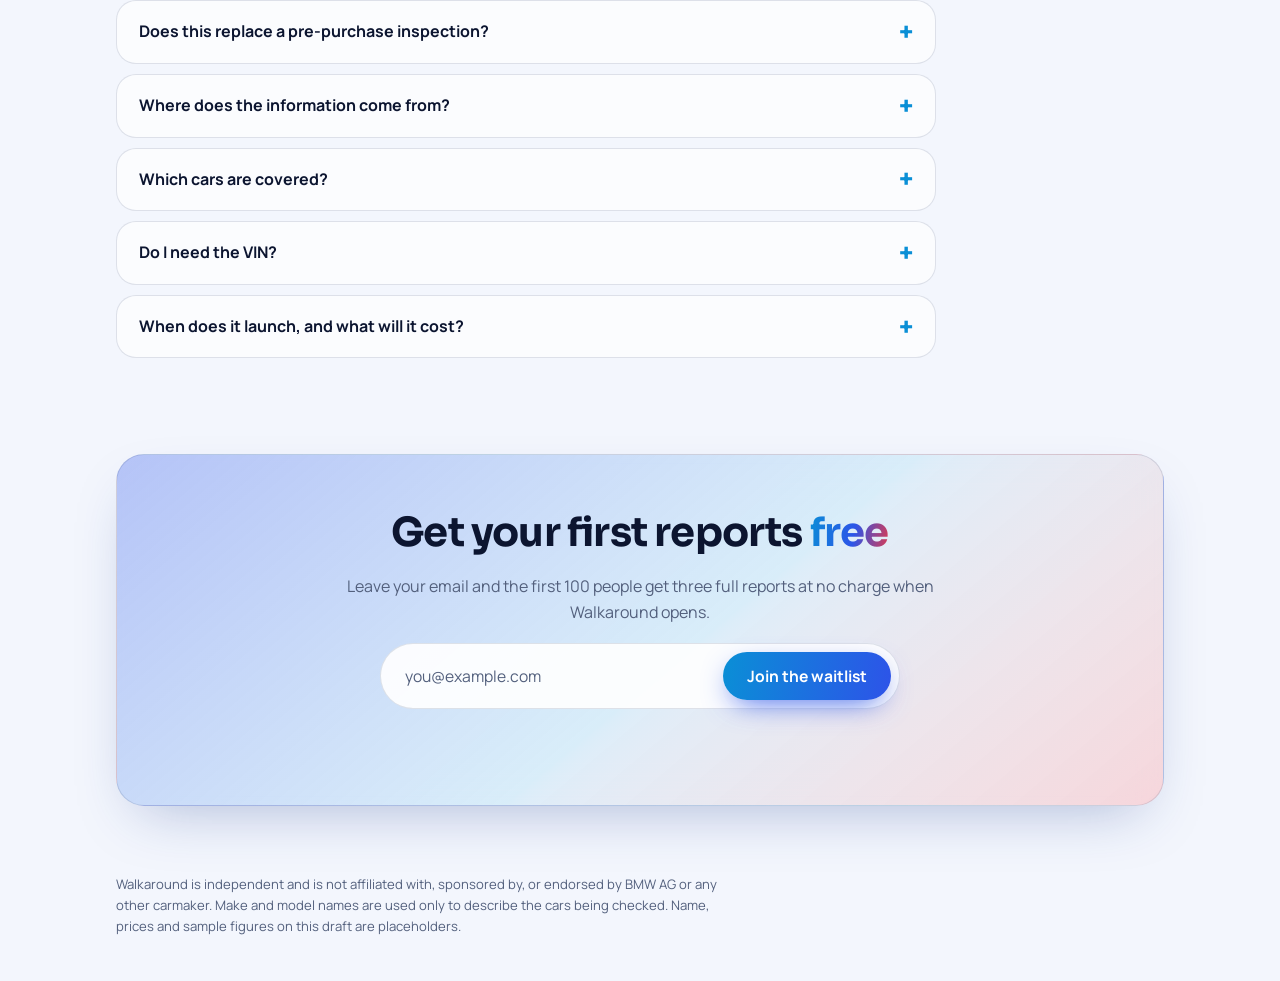
==== commit 050301d6: "Connect the waitlist form to Formspree Signups post to the Formspree form in the background and the " ====
--- a/index.html
+++ b/index.html
@@ -229,6 +229,9 @@
 .cta { padding: clamp(28px, 6vw, 56px); display: flex; flex-direction: column; align-items: center; text-align: center; gap: 18px; background: linear-gradient(140deg, color-mix(in srgb, var(--blue) 34%, transparent), color-mix(in srgb, var(--sky) 14%, transparent) 55%, color-mix(in srgb, var(--coral) 20%, transparent)), var(--glass); }
 .join { display: flex; gap: 8px; width: 100%; max-width: 520px; padding: 8px; border-radius: 999px; background: var(--glass-strong); border: 1px solid var(--line); }
 .status { font-size: 0.92rem; color: var(--ok); min-height: 1.5em; }
+.status.error { color: var(--coral); }
+.trap { position: absolute; left: -9999px; width: 1px; height: 1px; opacity: 0; }
+.btn[disabled] { opacity: 0.6; cursor: progress; transform: none; }
 footer .wrap { padding-block: 20px 44px; }
 
 @media (prefers-reduced-motion: reduce) {
@@ -267,7 +270,7 @@
       <input id="listing-input" type="text" aria-label="Listing link or VIN" placeholder="Paste a listing link or VIN">
       <button class="btn" type="submit">Check this listing</button>
     </form>
-    <p class="hint">Preview draft, not live yet. The button jumps to a sample report.</p>
+    <p class="hint">Not live yet. The button jumps to a sample report.</p>
     </div>
     <div class="card peek" aria-label="Example result">
       <div class="peek-top"><h3>2013 BMW 335i</h3><span class="pill mid">Example</span></div>
@@ -520,8 +523,10 @@
     <div class="card cta">
       <h2>Get your first reports <span class="grad-text">free</span></h2>
       <p class="sub">Leave your email and the first 100 people get three full reports at no charge when Walkaround opens.</p>
-      <form class="join" id="join-form">
-        <input id="join-email" type="email" aria-label="Email address" placeholder="you@example.com" required>
+      <form class="join" id="join-form" action="https://formspree.io/f/myeweqok" method="POST">
+        <input id="join-email" name="email" type="email" aria-label="Email address" placeholder="you@example.com" autocomplete="email" required>
+        <input class="trap" type="text" name="_gotcha" tabindex="-1" autocomplete="off" aria-hidden="true">
+        <input type="hidden" name="source" value="landing-page-waitlist">
         <button class="btn" type="submit">Join the waitlist</button>
       </form>
       <p class="status" id="join-status" role="status"></p>
@@ -552,9 +557,30 @@
     e.preventDefault();
     document.getElementById('sample').scrollIntoView({ behavior: 'smooth' });
   });
-  document.getElementById('join-form').addEventListener('submit', function (e) {
+  var joinForm = document.getElementById('join-form');
+  var joinStatus = document.getElementById('join-status');
+  joinForm.addEventListener('submit', function (e) {
     e.preventDefault();
-    document.getElementById('join-status').textContent = 'Preview only. Nothing was saved. The form gets connected when the page goes live.';
+    var button = joinForm.querySelector('button');
+    function say(text, isError) {
+      joinStatus.textContent = text;
+      joinStatus.classList.toggle('error', !!isError);
+    }
+    button.disabled = true;
+    say('Adding you to the list.');
+    fetch(joinForm.action, {
+      method: 'POST',
+      body: new FormData(joinForm),
+      headers: { Accept: 'application/json' }
+    }).then(function (res) {
+      if (!res.ok) { throw new Error('Request failed'); }
+      joinForm.reset();
+      say('You are on the list. We will email you when Walkaround opens.');
+    }).catch(function () {
+      say('That did not go through. Check the address and try again in a minute.', true);
+    }).then(function () {
+      button.disabled = false;
+    });
   });
 })();
 </script>
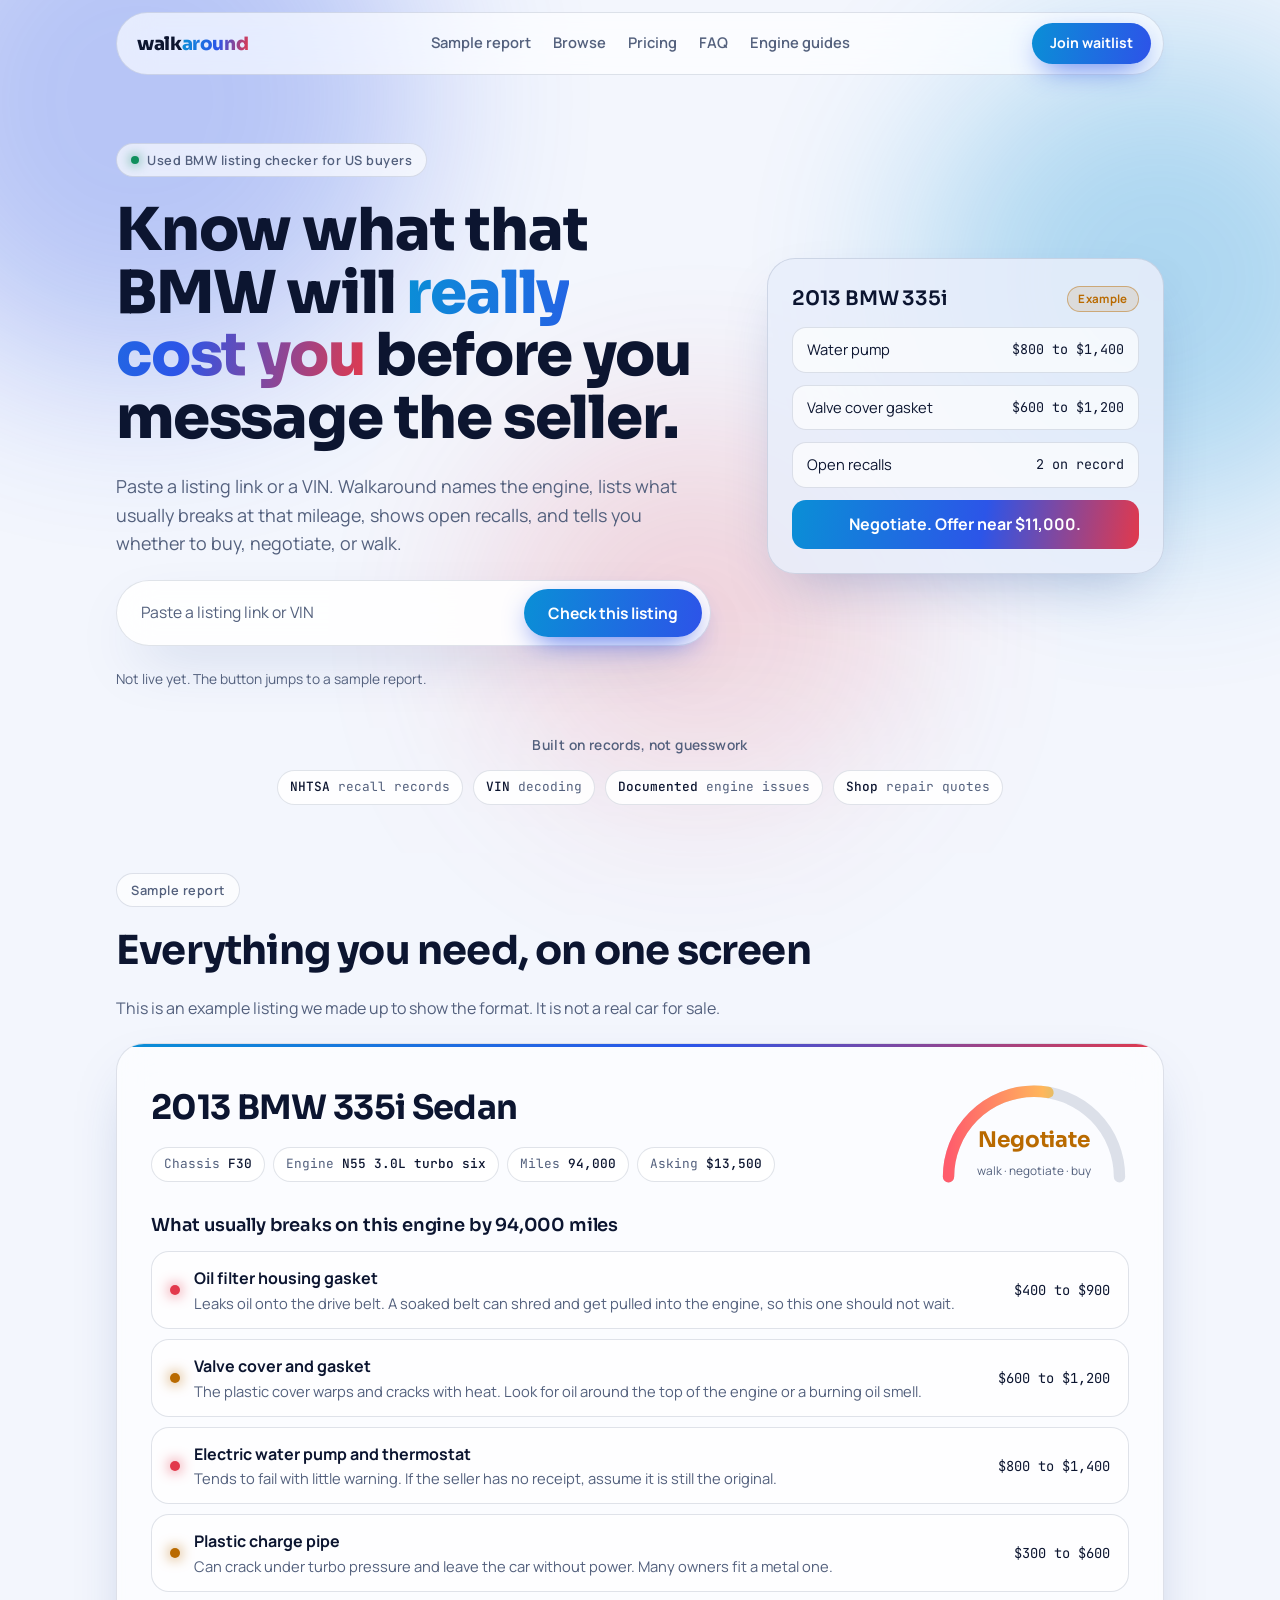
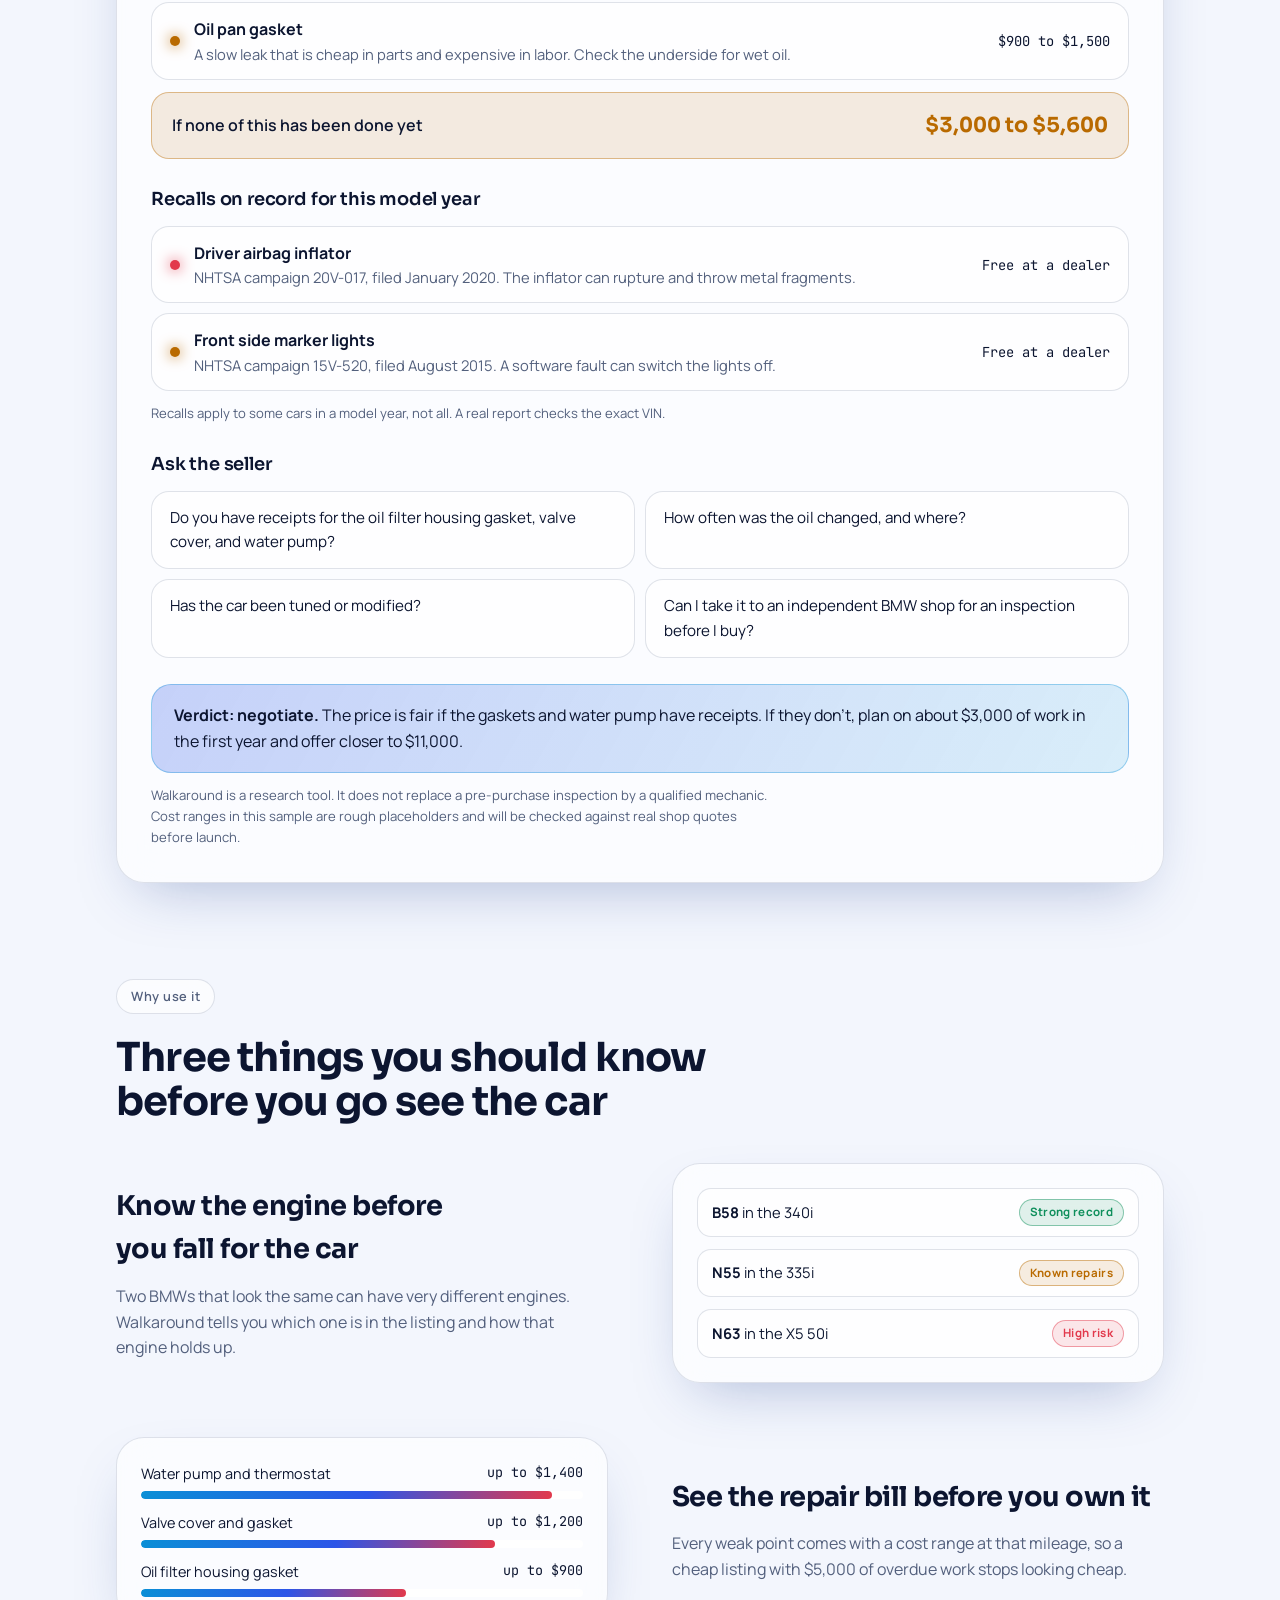
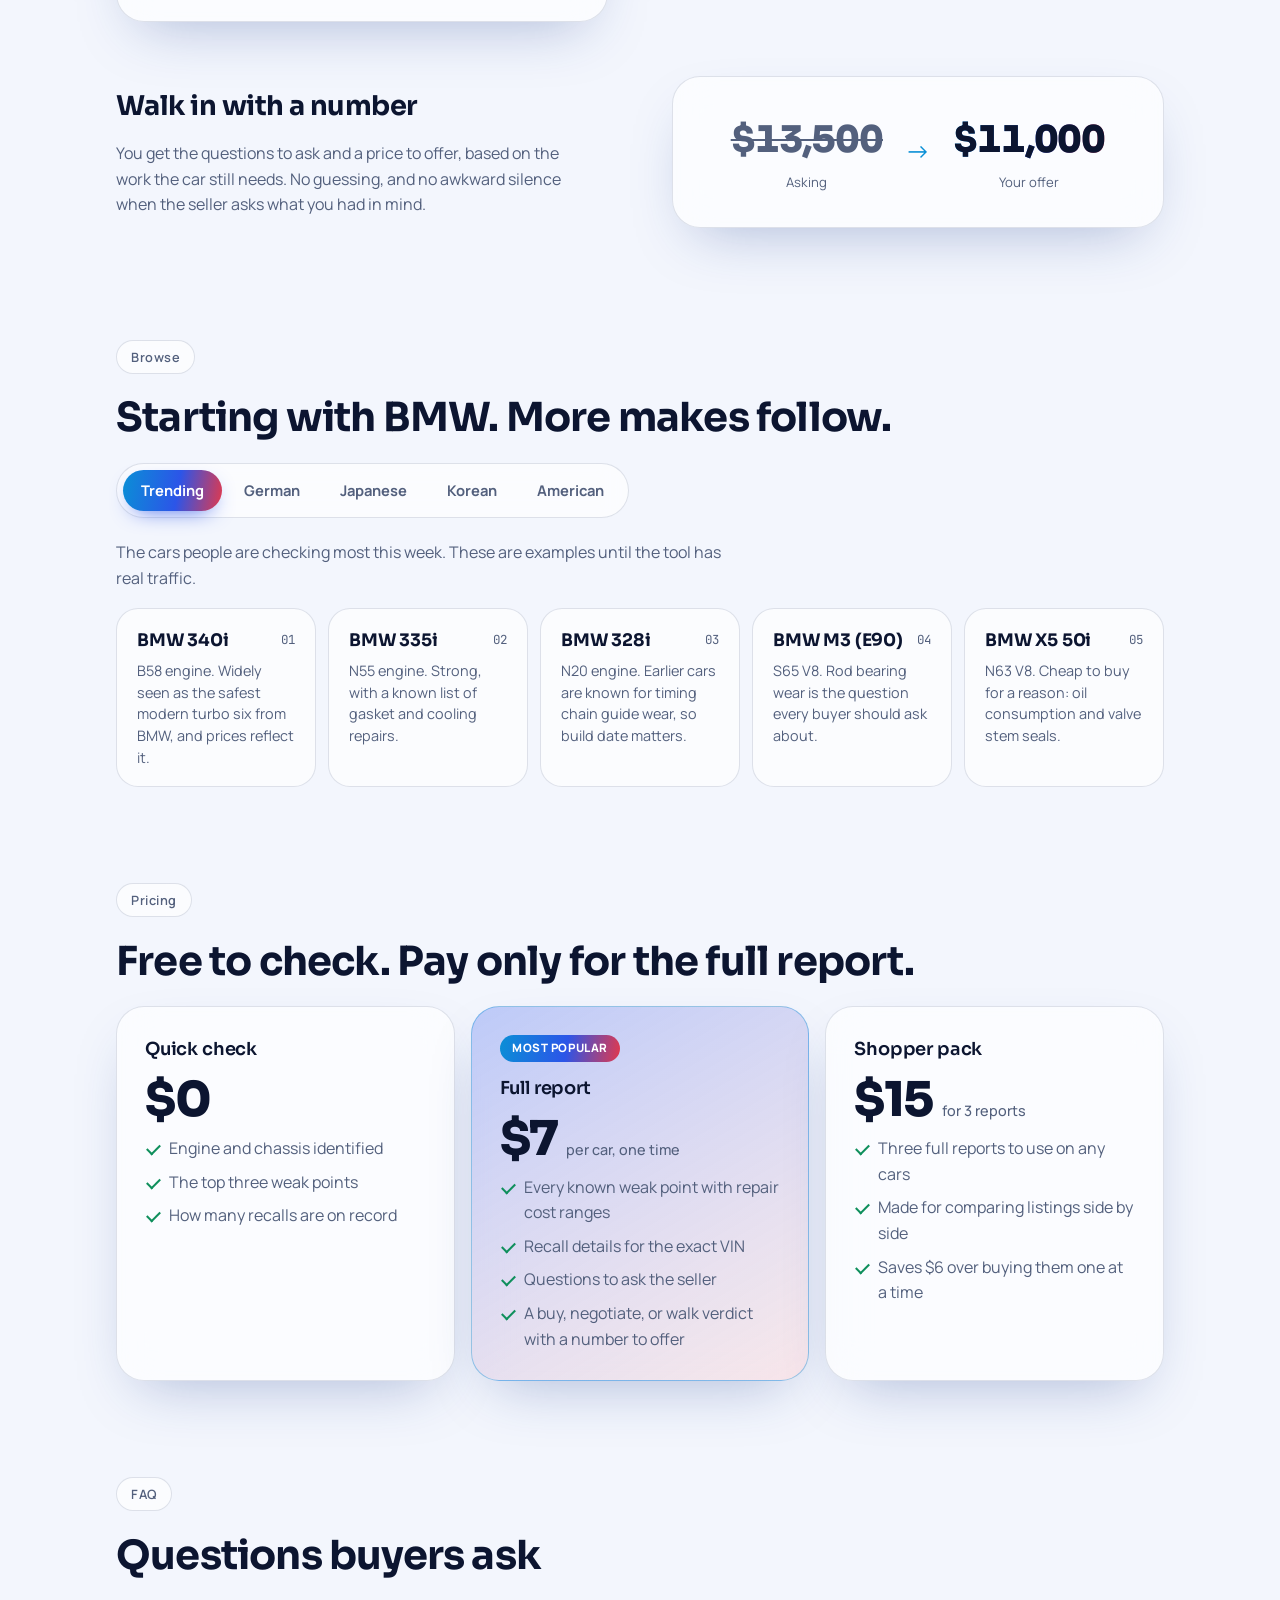
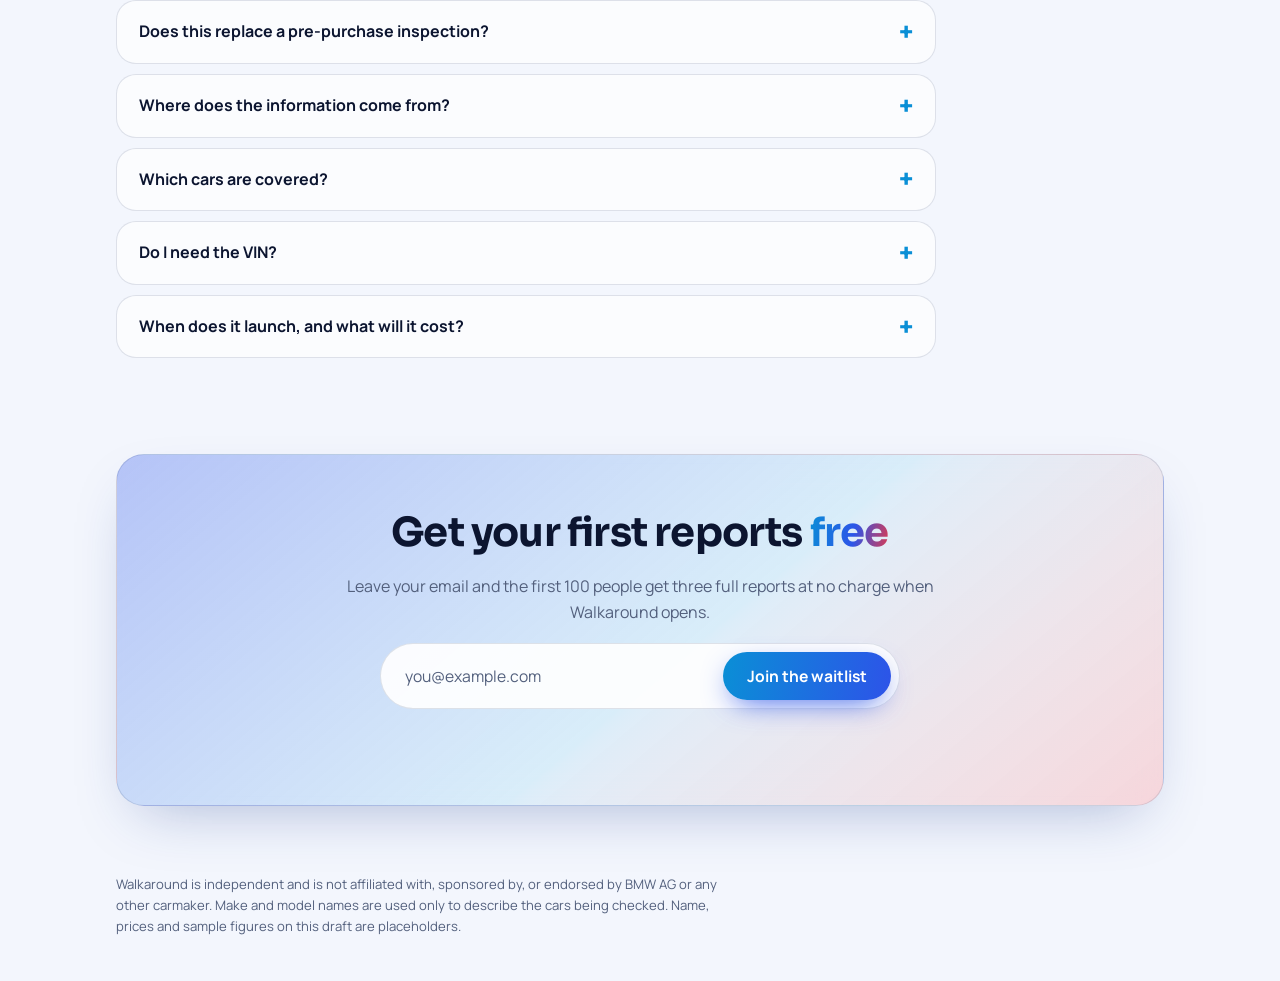
==== commit 2d7ad482: "Add engine guide pages generated from an engine database Adds data/engines.json (ten common US BMW e" ====
--- a/index.html
+++ b/index.html
@@ -6,239 +6,7 @@
 <title>Walkaround | Used BMW listing checker</title>
 <meta name="description" content="Paste a used BMW listing or VIN and see what usually breaks, open recalls, and whether to buy, negotiate, or walk.">
 <link rel="stylesheet" href="https://fonts.googleapis.com/css2?family=Sora:wght@400;600;700;800&family=Manrope:wght@400;500;600;700&family=JetBrains+Mono:wght@400;500&display=swap">
-<style>
-/* Layout: dark, flowing aurora in motorsport stripe colors behind soft glass cards. One column that breathes, rounded everything, motion on load and hover. */
-:root {
-  --bg: #060a14;
-  --bg-2: #0b1222;
-  --glass: rgba(255, 255, 255, 0.055);
-  --glass-strong: rgba(255, 255, 255, 0.09);
-  --line: rgba(255, 255, 255, 0.12);
-  --ink: #f1f5ff;
-  --muted: #a3afc9;
-  --sky: #45c4ff;
-  --blue: #3b6bff;
-  --coral: #ff5c6c;
-  --warn: #ffb65c;
-  --ok: #4fe3a1;
-  --btn-ink: #04101f;
-  --shadow: 0 24px 60px -20px rgba(0, 0, 0, 0.7);
-  --blob-alpha: 0.55;
-  --grad: linear-gradient(100deg, var(--sky), var(--blue) 55%, var(--coral));
-  --display: "Sora", "Avenir Next", "Segoe UI", system-ui, sans-serif;
-  --body: "Manrope", "Segoe UI", system-ui, -apple-system, Arial, sans-serif;
-  --mono: "JetBrains Mono", ui-monospace, "SF Mono", Menlo, Consolas, monospace;
-  color-scheme: dark;
-}
-@media (prefers-color-scheme: light) {
-  :root:not([data-theme="dark"]) {
-    --bg: #f3f6fd; --bg-2: #e8eefb; --glass: rgba(255, 255, 255, 0.66); --glass-strong: rgba(255, 255, 255, 0.9);
-    --line: rgba(20, 40, 90, 0.13); --ink: #0c1530; --muted: #53607d; --sky: #0a8fd6; --blue: #2c55e8; --coral: #e2394c;
-    --warn: #b96a00; --ok: #0f8f5c; --btn-ink: #ffffff; --shadow: 0 24px 60px -24px rgba(30, 60, 140, 0.35); --blob-alpha: 0.3;
-    color-scheme: light;
-  }
-}
-:root[data-theme="light"] {
-  --bg: #f3f6fd; --bg-2: #e8eefb; --glass: rgba(255, 255, 255, 0.66); --glass-strong: rgba(255, 255, 255, 0.9);
-  --line: rgba(20, 40, 90, 0.13); --ink: #0c1530; --muted: #53607d; --sky: #0a8fd6; --blue: #2c55e8; --coral: #e2394c;
-  --warn: #b96a00; --ok: #0f8f5c; --btn-ink: #ffffff; --shadow: 0 24px 60px -24px rgba(30, 60, 140, 0.35); --blob-alpha: 0.3;
-  color-scheme: light;
-}
-* { box-sizing: border-box; }
-[hidden] { display: none !important; }
-img { max-width: 100%; }
-html { scroll-behavior: smooth; }
-body { margin: 0; background: var(--bg); color: var(--ink); font-family: var(--body); font-size: 16px; line-height: 1.6; overflow-x: hidden; position: relative; }
-.wrap { max-width: 1080px; margin: 0 auto; padding-left: max(16px, env(safe-area-inset-left, 0px)); padding-right: max(16px, env(safe-area-inset-right, 0px)); position: relative; }
-h1, h2, h3 { font-family: var(--display); margin: 0; text-wrap: balance; letter-spacing: -0.02em; }
-h1 { font-size: clamp(2.2rem, 5vw, 3.7rem); font-weight: 800; line-height: 1.06; }
-h2 { font-size: clamp(1.7rem, 4vw, 2.5rem); font-weight: 700; line-height: 1.12; }
-h3 { font-size: 1.12rem; font-weight: 600; letter-spacing: -0.01em; }
-p { margin: 0; }
-:focus-visible { outline: 2px solid var(--sky); outline-offset: 3px; }
-.grad-text { background: var(--grad); -webkit-background-clip: text; background-clip: text; color: transparent; }
-.eyebrow { display: inline-flex; align-items: center; gap: 8px; align-self: flex-start; font-size: 0.8rem; font-weight: 600; letter-spacing: 0.04em; color: var(--muted); padding: 6px 14px; border-radius: 999px; background: var(--glass); border: 1px solid var(--line); backdrop-filter: blur(12px); -webkit-backdrop-filter: blur(12px); }
-.eyebrow i { width: 8px; height: 8px; border-radius: 50%; background: var(--ok); box-shadow: 0 0 12px var(--ok); animation: pulse 2.4s ease-in-out infinite; }
-
-/* Aurora */
-.aurora { position: absolute; inset: 0 0 auto 0; height: 1100px; overflow: hidden; pointer-events: none; z-index: 0; -webkit-mask-image: linear-gradient(#000 55%, transparent); mask-image: linear-gradient(#000 55%, transparent); }
-.aurora b { position: absolute; border-radius: 50%; filter: blur(90px); opacity: var(--blob-alpha); will-change: transform; }
-.aurora b:nth-child(1) { width: 560px; height: 560px; left: -140px; top: -180px; background: var(--blue); animation: drift-a 22s ease-in-out infinite alternate; }
-.aurora b:nth-child(2) { width: 480px; height: 480px; right: -120px; top: 40px; background: var(--sky); animation: drift-b 26s ease-in-out infinite alternate; }
-.aurora b:nth-child(3) { width: 420px; height: 420px; left: 38%; top: 420px; background: var(--coral); opacity: calc(var(--blob-alpha) * 0.6); animation: drift-c 30s ease-in-out infinite alternate; }
-@keyframes drift-a { to { transform: translate(180px, 120px) scale(1.15); } }
-@keyframes drift-b { to { transform: translate(-200px, 160px) scale(0.9); } }
-@keyframes drift-c { to { transform: translate(-140px, -120px) scale(1.2); } }
-@keyframes pulse { 50% { opacity: 0.45; transform: scale(0.8); } }
-@keyframes rise { from { opacity: 0; transform: translateY(22px); } to { opacity: 1; transform: none; } }
-@keyframes fade { from { opacity: 0; transform: translateY(8px); } to { opacity: 1; transform: none; } }
-@keyframes sweep { from { stroke-dashoffset: 283; } }
-
-/* Nav */
-header { position: sticky; top: env(safe-area-inset-top, 0px); z-index: 20; padding-block: 12px; }
-.nav { display: flex; align-items: center; justify-content: space-between; gap: 12px; padding: 10px 12px 10px 20px; border-radius: 999px; background: var(--glass); border: 1px solid var(--line); backdrop-filter: blur(18px) saturate(1.4); -webkit-backdrop-filter: blur(18px) saturate(1.4); }
-.brand { font-family: var(--display); font-weight: 800; font-size: 1.15rem; letter-spacing: -0.02em; }
-.nav nav { display: flex; gap: 22px; font-size: 0.92rem; font-weight: 600; }
-.nav nav a { color: var(--muted); text-decoration: none; transition: color 0.25s; }
-.nav nav a:hover { color: var(--ink); }
-@media (max-width: 640px) { .nav nav { display: none; } }
-
-.btn { display: inline-flex; align-items: center; justify-content: center; gap: 8px; font-family: var(--body); font-weight: 700; font-size: 0.98rem; padding: 13px 24px; border-radius: 999px; border: 0; cursor: pointer; text-decoration: none; color: var(--btn-ink); background: var(--grad); background-size: 180% 100%; background-position: 0 0; box-shadow: 0 10px 30px -10px var(--blue); transition: background-position 0.6s ease, transform 0.25s ease, box-shadow 0.25s ease; }
-.btn:hover { background-position: 100% 0; transform: translateY(-2px); box-shadow: 0 16px 36px -10px var(--blue); }
-.btn:active { transform: translateY(0); }
-.btn.small { padding: 9px 18px; font-size: 0.88rem; }
-
-/* Hero */
-.hero .wrap { padding-block: 56px 40px; display: grid; grid-template-columns: minmax(0, 1.2fr) minmax(0, 0.8fr); gap: clamp(24px, 5vw, 56px); align-items: center; }
-@media (max-width: 900px) { .hero .wrap { grid-template-columns: minmax(0, 1fr); } }
-.hero-copy { display: flex; flex-direction: column; align-items: flex-start; gap: 22px; min-width: 0; }
-.peek { padding: 24px; display: flex; flex-direction: column; gap: 12px; min-width: 0; animation: rise 0.9s 0.3s cubic-bezier(0.2, 0.7, 0.2, 1) both, float 8s 1.3s ease-in-out infinite; }
-@keyframes float { 50% { transform: translate3d(0, -10px, 0); } }
-.card.peek { backdrop-filter: none; -webkit-backdrop-filter: none; background: color-mix(in srgb, var(--bg-2) 86%, transparent); will-change: transform; }
-.peek-top { display: flex; justify-content: space-between; align-items: center; gap: 10px; }
-.peek h3 { font-size: 1.25rem; }
-.peek-row { display: flex; justify-content: space-between; align-items: center; gap: 12px; font-size: 0.92rem; padding: 10px 14px; border-radius: 14px; background: var(--glass); border: 1px solid var(--line); }
-.peek-row .num { font-family: var(--mono); font-size: 0.84rem; white-space: nowrap; font-variant-numeric: tabular-nums; }
-.peek-verdict { padding: 12px 14px; border-radius: 14px; font-weight: 700; text-align: center; color: var(--btn-ink); background: var(--grad); }
-
-.hero-copy > * { animation: rise 0.9s cubic-bezier(0.2, 0.7, 0.2, 1) both; }
-.hero-copy > *:nth-child(2) { animation-delay: 0.08s; }
-.hero-copy > *:nth-child(3) { animation-delay: 0.16s; }
-.hero-copy > *:nth-child(4) { animation-delay: 0.24s; }
-.hero-copy > *:nth-child(5) { animation-delay: 0.32s; }
-
-
-
-
-.lede { max-width: 60ch; font-size: 1.12rem; color: var(--muted); }
-.check { display: flex; gap: 8px; width: 100%; max-width: 640px; padding: 8px; border-radius: 999px; background: var(--glass-strong); border: 1px solid var(--line); backdrop-filter: blur(18px); -webkit-backdrop-filter: blur(18px); box-shadow: var(--shadow); transition: border-color 0.3s, box-shadow 0.3s; }
-.check:focus-within { border-color: var(--sky); box-shadow: var(--shadow), 0 0 0 4px color-mix(in srgb, var(--sky) 22%, transparent); }
-.check input, .join input { flex: 1 1 auto; min-width: 0; font: inherit; font-size: 0.98rem; padding: 10px 16px; background: transparent; border: 0; color: var(--ink); outline: none; }
-.check input::placeholder, .join input::placeholder { color: var(--muted); }
-.hint { font-size: 0.86rem; color: var(--muted); }
-@media (max-width: 520px) {
-  .check, .join { flex-direction: column; border-radius: 26px; }
-  .check input, .join input { padding: 12px 14px; text-align: center; }
-}
-
-section .wrap { padding-block: 48px; display: flex; flex-direction: column; gap: 22px; }
-.sub { color: var(--muted); max-width: 62ch; }
-.card { background: var(--glass); border: 1px solid var(--line); border-radius: 28px; backdrop-filter: blur(20px) saturate(1.3); -webkit-backdrop-filter: blur(20px) saturate(1.3); box-shadow: var(--shadow); }
-
-/* Report */
-.report { padding: clamp(18px, 3.5vw, 34px); display: flex; flex-direction: column; gap: 26px; position: relative; overflow: hidden; }
-.report::before { content: ""; position: absolute; inset: 0 0 auto 0; height: 3px; background: var(--grad); }
-.report-head { display: flex; justify-content: space-between; align-items: center; gap: 20px; flex-wrap: wrap; }
-.car { display: flex; flex-direction: column; gap: 12px; min-width: 0; flex: 1 1 320px; }
-.car h3 { font-size: clamp(1.5rem, 3.6vw, 2.1rem); font-weight: 700; letter-spacing: -0.02em; }
-.chips { display: flex; flex-wrap: wrap; gap: 8px; }
-.chip { font-family: var(--mono); font-size: 0.8rem; padding: 6px 12px; border-radius: 999px; background: var(--glass-strong); border: 1px solid var(--line); color: var(--muted); font-variant-numeric: tabular-nums; }
-.chip b { color: var(--ink); font-weight: 500; }
-.gauge { position: relative; width: 190px; flex: 0 0 auto; margin: 0 auto; }
-.gauge svg { display: block; width: 100%; height: auto; overflow: visible; }
-.gauge .track { fill: none; stroke: var(--line); stroke-width: 12; stroke-linecap: round; }
-.gauge .fill { fill: none; stroke: url(#g); stroke-width: 12; stroke-linecap: round; stroke-dasharray: 283; stroke-dashoffset: 127; animation: sweep 1.6s cubic-bezier(0.2, 0.7, 0.2, 1) 0.3s both; }
-.gauge .read { position: absolute; left: 0; right: 0; bottom: 2px; text-align: center; }
-.gauge .read strong { display: block; font-family: var(--display); font-weight: 700; font-size: 1.35rem; color: var(--warn); letter-spacing: -0.01em; }
-.gauge .read span { font-size: 0.74rem; color: var(--muted); }
-.group { display: flex; flex-direction: column; gap: 12px; }
-.items { display: grid; gap: 10px; }
-.item { display: grid; grid-template-columns: 10px minmax(0, 1fr) auto; align-items: center; gap: 6px 14px; padding: 14px 18px; border-radius: 18px; background: var(--glass); border: 1px solid var(--line); transition: transform 0.3s ease, background 0.3s ease, border-color 0.3s ease; }
-.item:hover { transform: translateX(6px); background: var(--glass-strong); border-color: color-mix(in srgb, var(--sky) 45%, var(--line)); }
-.dot { width: 10px; height: 10px; border-radius: 50%; background: var(--warn); box-shadow: 0 0 14px var(--warn); }
-.dot.red { background: var(--coral); box-shadow: 0 0 14px var(--coral); }
-.item .what { min-width: 0; }
-.item strong { font-weight: 700; }
-.item p { color: var(--muted); font-size: 0.92rem; line-height: 1.5; }
-.cost { font-family: var(--mono); font-size: 0.86rem; white-space: nowrap; font-variant-numeric: tabular-nums; color: var(--ink); }
-@media (max-width: 560px) { .item { grid-template-columns: 10px minmax(0, 1fr); } .cost { grid-column: 2; color: var(--muted); } }
-.total { display: flex; justify-content: space-between; align-items: center; gap: 10px; flex-wrap: wrap; padding: 16px 20px; border-radius: 18px; border: 1px solid color-mix(in srgb, var(--warn) 40%, transparent); background: color-mix(in srgb, var(--warn) 12%, transparent); font-weight: 600; }
-.total b { font-family: var(--display); font-size: 1.3rem; color: var(--warn); font-variant-numeric: tabular-nums; }
-.ask { display: grid; grid-template-columns: repeat(auto-fit, minmax(min(100%, 340px), 1fr)); gap: 10px; margin: 0; padding: 0; list-style: none; }
-.ask li { padding: 14px 18px; border-radius: 18px; background: var(--glass); border: 1px solid var(--line); font-size: 0.95rem; }
-.verdict { padding: 18px 22px; border-radius: 20px; background: linear-gradient(120deg, color-mix(in srgb, var(--blue) 26%, transparent), color-mix(in srgb, var(--sky) 14%, transparent)); border: 1px solid color-mix(in srgb, var(--sky) 35%, transparent); }
-.fine { font-size: 0.82rem; color: var(--muted); max-width: 78ch; }
-
-/* Sources strip */
-.sources .wrap { padding-block: 4px 20px; align-items: center; text-align: center; gap: 14px; }
-.sources p { font-size: 0.86rem; font-weight: 600; color: var(--muted); letter-spacing: 0.03em; }
-.source-row { display: flex; flex-wrap: wrap; justify-content: center; gap: 10px; }
-
-/* Benefits */
-.zig { display: grid; grid-template-columns: repeat(2, minmax(0, 1fr)); gap: clamp(20px, 5vw, 64px); align-items: center; padding-block: 16px; }
-.zig.flip .zig-visual { order: -1; }
-@media (max-width: 760px) { .zig { grid-template-columns: minmax(0, 1fr); } .zig.flip .zig-visual { order: 0; } }
-.zig-text { display: flex; flex-direction: column; gap: 12px; min-width: 0; }
-.zig-text h3 { font-size: clamp(1.3rem, 2.6vw, 1.7rem); font-weight: 700; letter-spacing: -0.02em; }
-.zig-text p { color: var(--muted); max-width: 46ch; }
-.zig-visual { padding: 24px; display: flex; flex-direction: column; gap: 12px; min-width: 0; transition: transform 0.4s ease; }
-.zig-visual:hover { transform: translateY(-6px); }
-.bar { display: grid; grid-template-columns: minmax(0, 1fr) auto; gap: 6px 12px; font-size: 0.9rem; }
-.bar .num { font-family: var(--mono); font-size: 0.84rem; font-variant-numeric: tabular-nums; }
-.bar i { grid-column: 1 / -1; display: block; height: 8px; border-radius: 999px; background: var(--glass-strong); overflow: hidden; }
-.bar i::after { content: ""; display: block; height: 100%; width: var(--w); border-radius: 999px; background: var(--grad); }
-.offer { display: flex; align-items: center; justify-content: center; gap: 22px; flex-wrap: wrap; padding-block: 10px; }
-.offer div { display: flex; flex-direction: column; align-items: center; gap: 2px; font-size: 0.82rem; color: var(--muted); }
-.offer b { font-family: var(--display); font-size: clamp(1.7rem, 4vw, 2.3rem); font-weight: 800; letter-spacing: -0.03em; color: var(--ink); font-variant-numeric: tabular-nums; }
-.offer .was b { color: var(--muted); text-decoration: line-through; text-decoration-thickness: 2px; }
-.offer .arrow { font-size: 1.6rem; color: var(--sky); }
-.pill.bad { color: var(--coral); border-color: color-mix(in srgb, var(--coral) 45%, transparent); background: color-mix(in srgb, var(--coral) 12%, transparent); }
-.pill.mid { color: var(--warn); border-color: color-mix(in srgb, var(--warn) 45%, transparent); background: color-mix(in srgb, var(--warn) 12%, transparent); }
-
-/* FAQ */
-.faq { display: grid; gap: 10px; max-width: 820px; }
-.q { border-radius: 20px; background: var(--glass); border: 1px solid var(--line); padding: 0 22px; transition: background 0.3s, border-color 0.3s; }
-.q[open] { background: var(--glass-strong); border-color: color-mix(in srgb, var(--sky) 40%, var(--line)); }
-.q summary { list-style: none; cursor: pointer; padding: 18px 0; font-weight: 700; display: flex; justify-content: space-between; align-items: center; gap: 16px; }
-.q summary::-webkit-details-marker { display: none; }
-.q summary::after { content: "+"; font-family: var(--display); font-size: 1.5rem; line-height: 1; color: var(--sky); transition: transform 0.3s ease; }
-.q[open] summary::after { transform: rotate(45deg); }
-.q p { color: var(--muted); padding-bottom: 18px; max-width: 68ch; animation: fade 0.4s ease both; }
-.badge { align-self: flex-start; font-size: 0.72rem; font-weight: 800; letter-spacing: 0.05em; text-transform: uppercase; padding: 4px 12px; border-radius: 999px; color: var(--btn-ink); background: var(--grad); }
-
-/* Tabs */
-.tabs { display: flex; flex-wrap: wrap; gap: 4px; padding: 6px; border-radius: 999px; background: var(--glass); border: 1px solid var(--line); align-self: flex-start; max-width: 100%; backdrop-filter: blur(14px); -webkit-backdrop-filter: blur(14px); }
-@media (max-width: 560px) { .tabs { border-radius: 24px; } }
-.tab { font: inherit; font-weight: 700; font-size: 0.92rem; padding: 9px 18px; border-radius: 999px; border: 0; background: transparent; color: var(--muted); cursor: pointer; transition: color 0.3s, background 0.3s, box-shadow 0.3s; }
-.tab:hover { color: var(--ink); }
-.tab[aria-selected="true"] { color: var(--btn-ink); background: var(--grad); box-shadow: 0 8px 22px -10px var(--blue); }
-.panel { display: flex; flex-direction: column; gap: 16px; animation: fade 0.45s ease both; }
-.grid { display: grid; grid-template-columns: repeat(auto-fill, minmax(230px, 1fr)); gap: 12px; }
-.grid.five { grid-template-columns: repeat(auto-fit, minmax(185px, 1fr)); }
-.tile { padding: 18px 20px; border-radius: 22px; background: var(--glass); border: 1px solid var(--line); display: flex; flex-direction: column; gap: 6px; transition: transform 0.35s ease, border-color 0.35s ease, background 0.35s ease; }
-.tile:hover { transform: translateY(-5px); border-color: color-mix(in srgb, var(--sky) 50%, var(--line)); background: var(--glass-strong); }
-.tile .top { display: flex; justify-content: space-between; align-items: center; gap: 10px; }
-.tile .name { font-family: var(--display); font-weight: 700; font-size: 1.08rem; letter-spacing: -0.01em; }
-.tile p { color: var(--muted); font-size: 0.9rem; line-height: 1.5; }
-.rank { font-family: var(--mono); font-size: 0.78rem; color: var(--muted); font-variant-numeric: tabular-nums; }
-.pill { font-size: 0.72rem; font-weight: 700; letter-spacing: 0.03em; padding: 3px 10px; border-radius: 999px; background: var(--glass-strong); border: 1px solid var(--line); color: var(--muted); white-space: nowrap; }
-.pill.live { color: var(--ok); border-color: color-mix(in srgb, var(--ok) 45%, transparent); background: color-mix(in srgb, var(--ok) 12%, transparent); }
-
-/* Pricing */
-.plans { display: grid; grid-template-columns: repeat(auto-fit, minmax(250px, 1fr)); gap: 16px; align-items: stretch; }
-.plan { padding: 28px; display: flex; flex-direction: column; gap: 12px; transition: transform 0.35s ease; }
-.plan:hover { transform: translateY(-5px); }
-.plan.full { background: linear-gradient(150deg, color-mix(in srgb, var(--blue) 30%, transparent), color-mix(in srgb, var(--coral) 12%, transparent)), var(--glass); border-color: color-mix(in srgb, var(--sky) 40%, transparent); }
-.price { font-family: var(--display); font-weight: 800; font-size: 3rem; line-height: 1; letter-spacing: -0.03em; }
-.price small { font-family: var(--body); font-weight: 500; font-size: 0.9rem; color: var(--muted); letter-spacing: 0; }
-.plan ul { margin: 0; padding: 0; list-style: none; display: flex; flex-direction: column; gap: 8px; color: var(--muted); }
-.plan li { padding-left: 24px; position: relative; }
-.plan li::before { content: ""; position: absolute; left: 2px; top: 0.5em; width: 11px; height: 6px; border-left: 2px solid var(--ok); border-bottom: 2px solid var(--ok); transform: rotate(-45deg); }
-
-/* Waitlist */
-.cta { padding: clamp(28px, 6vw, 56px); display: flex; flex-direction: column; align-items: center; text-align: center; gap: 18px; background: linear-gradient(140deg, color-mix(in srgb, var(--blue) 34%, transparent), color-mix(in srgb, var(--sky) 14%, transparent) 55%, color-mix(in srgb, var(--coral) 20%, transparent)), var(--glass); }
-.join { display: flex; gap: 8px; width: 100%; max-width: 520px; padding: 8px; border-radius: 999px; background: var(--glass-strong); border: 1px solid var(--line); }
-.status { font-size: 0.92rem; color: var(--ok); min-height: 1.5em; }
-.status.error { color: var(--coral); }
-.trap { position: absolute; left: -9999px; width: 1px; height: 1px; opacity: 0; }
-.btn[disabled] { opacity: 0.6; cursor: progress; transform: none; }
-footer .wrap { padding-block: 20px 44px; }
-
-@media (prefers-reduced-motion: reduce) {
-  *, *::before, *::after { animation: none !important; transition: none !important; }
-  html { scroll-behavior: auto; }
-}
-</style>
+<link rel="stylesheet" href="/styles.css">
 
 </head>
 <body>
@@ -247,12 +15,13 @@
 <header>
   <div class="wrap">
     <div class="nav">
-      <div class="brand">walk<span class="grad-text">around</span></div>
+      <a class="brand" href="/">walk<span class="grad-text">around</span></a>
       <nav aria-label="Sections">
         <a href="#sample">Sample report</a>
         <a href="#browse">Browse</a>
         <a href="#pricing">Pricing</a>
         <a href="#faq">FAQ</a>
+        <a href="/engines">Engine guides</a>
       </nav>
       <a class="btn small" href="#waitlist">Join waitlist</a>
     </div>
@@ -541,48 +310,6 @@
   </div>
 </footer>
 
-<script>
-(function () {
-  var tabs = Array.prototype.slice.call(document.querySelectorAll('.tab'));
-  function select(tab) {
-    tabs.forEach(function (t) {
-      var on = t === tab;
-      t.setAttribute('aria-selected', on ? 'true' : 'false');
-      document.getElementById(t.getAttribute('aria-controls')).hidden = !on;
-    });
-  }
-  tabs.forEach(function (t) { t.addEventListener('click', function () { select(t); }); });
-
-  document.getElementById('check-form').addEventListener('submit', function (e) {
-    e.preventDefault();
-    document.getElementById('sample').scrollIntoView({ behavior: 'smooth' });
-  });
-  var joinForm = document.getElementById('join-form');
-  var joinStatus = document.getElementById('join-status');
-  joinForm.addEventListener('submit', function (e) {
-    e.preventDefault();
-    var button = joinForm.querySelector('button');
-    function say(text, isError) {
-      joinStatus.textContent = text;
-      joinStatus.classList.toggle('error', !!isError);
-    }
-    button.disabled = true;
-    say('Adding you to the list.');
-    fetch(joinForm.action, {
-      method: 'POST',
-      body: new FormData(joinForm),
-      headers: { Accept: 'application/json' }
-    }).then(function (res) {
-      if (!res.ok) { throw new Error('Request failed'); }
-      joinForm.reset();
-      say('You are on the list. We will email you when Walkaround opens.');
-    }).catch(function () {
-      say('That did not go through. Check the address and try again in a minute.', true);
-    }).then(function () {
-      button.disabled = false;
-    });
-  });
-})();
-</script>
+<script src="/site.js" defer></script>
 </body>
 </html>
--- a/styles.css
+++ b/styles.css
@@ -0,0 +1,246 @@
+/* Layout: dark, flowing aurora in motorsport stripe colors behind soft glass cards. One column that breathes, rounded everything, motion on load and hover. */
+:root {
+  --bg: #060a14;
+  --bg-2: #0b1222;
+  --glass: rgba(255, 255, 255, 0.055);
+  --glass-strong: rgba(255, 255, 255, 0.09);
+  --line: rgba(255, 255, 255, 0.12);
+  --ink: #f1f5ff;
+  --muted: #a3afc9;
+  --sky: #45c4ff;
+  --blue: #3b6bff;
+  --coral: #ff5c6c;
+  --warn: #ffb65c;
+  --ok: #4fe3a1;
+  --btn-ink: #04101f;
+  --shadow: 0 24px 60px -20px rgba(0, 0, 0, 0.7);
+  --blob-alpha: 0.55;
+  --grad: linear-gradient(100deg, var(--sky), var(--blue) 55%, var(--coral));
+  --display: "Sora", "Avenir Next", "Segoe UI", system-ui, sans-serif;
+  --body: "Manrope", "Segoe UI", system-ui, -apple-system, Arial, sans-serif;
+  --mono: "JetBrains Mono", ui-monospace, "SF Mono", Menlo, Consolas, monospace;
+  color-scheme: dark;
+}
+@media (prefers-color-scheme: light) {
+  :root:not([data-theme="dark"]) {
+    --bg: #f3f6fd; --bg-2: #e8eefb; --glass: rgba(255, 255, 255, 0.66); --glass-strong: rgba(255, 255, 255, 0.9);
+    --line: rgba(20, 40, 90, 0.13); --ink: #0c1530; --muted: #53607d; --sky: #0a8fd6; --blue: #2c55e8; --coral: #e2394c;
+    --warn: #b96a00; --ok: #0f8f5c; --btn-ink: #ffffff; --shadow: 0 24px 60px -24px rgba(30, 60, 140, 0.35); --blob-alpha: 0.3;
+    color-scheme: light;
+  }
+}
+:root[data-theme="light"] {
+  --bg: #f3f6fd; --bg-2: #e8eefb; --glass: rgba(255, 255, 255, 0.66); --glass-strong: rgba(255, 255, 255, 0.9);
+  --line: rgba(20, 40, 90, 0.13); --ink: #0c1530; --muted: #53607d; --sky: #0a8fd6; --blue: #2c55e8; --coral: #e2394c;
+  --warn: #b96a00; --ok: #0f8f5c; --btn-ink: #ffffff; --shadow: 0 24px 60px -24px rgba(30, 60, 140, 0.35); --blob-alpha: 0.3;
+  color-scheme: light;
+}
+* { box-sizing: border-box; }
+[hidden] { display: none !important; }
+img { max-width: 100%; }
+html { scroll-behavior: smooth; }
+body { margin: 0; background: var(--bg); color: var(--ink); font-family: var(--body); font-size: 16px; line-height: 1.6; overflow-x: hidden; position: relative; }
+.wrap { max-width: 1080px; margin: 0 auto; padding-left: max(16px, env(safe-area-inset-left, 0px)); padding-right: max(16px, env(safe-area-inset-right, 0px)); position: relative; }
+h1, h2, h3 { font-family: var(--display); margin: 0; text-wrap: balance; letter-spacing: -0.02em; }
+h1 { font-size: clamp(2.2rem, 5vw, 3.7rem); font-weight: 800; line-height: 1.06; }
+h2 { font-size: clamp(1.7rem, 4vw, 2.5rem); font-weight: 700; line-height: 1.12; }
+h3 { font-size: 1.12rem; font-weight: 600; letter-spacing: -0.01em; }
+p { margin: 0; }
+:focus-visible { outline: 2px solid var(--sky); outline-offset: 3px; }
+.grad-text { background: var(--grad); -webkit-background-clip: text; background-clip: text; color: transparent; }
+.eyebrow { display: inline-flex; align-items: center; gap: 8px; align-self: flex-start; font-size: 0.8rem; font-weight: 600; letter-spacing: 0.04em; color: var(--muted); padding: 6px 14px; border-radius: 999px; background: var(--glass); border: 1px solid var(--line); backdrop-filter: blur(12px); -webkit-backdrop-filter: blur(12px); }
+.eyebrow i { width: 8px; height: 8px; border-radius: 50%; background: var(--ok); box-shadow: 0 0 12px var(--ok); animation: pulse 2.4s ease-in-out infinite; }
+
+/* Aurora */
+.aurora { position: absolute; inset: 0 0 auto 0; height: 1100px; overflow: hidden; pointer-events: none; z-index: 0; -webkit-mask-image: linear-gradient(#000 55%, transparent); mask-image: linear-gradient(#000 55%, transparent); }
+.aurora b { position: absolute; border-radius: 50%; filter: blur(90px); opacity: var(--blob-alpha); will-change: transform; }
+.aurora b:nth-child(1) { width: 560px; height: 560px; left: -140px; top: -180px; background: var(--blue); animation: drift-a 22s ease-in-out infinite alternate; }
+.aurora b:nth-child(2) { width: 480px; height: 480px; right: -120px; top: 40px; background: var(--sky); animation: drift-b 26s ease-in-out infinite alternate; }
+.aurora b:nth-child(3) { width: 420px; height: 420px; left: 38%; top: 420px; background: var(--coral); opacity: calc(var(--blob-alpha) * 0.6); animation: drift-c 30s ease-in-out infinite alternate; }
+@keyframes drift-a { to { transform: translate(180px, 120px) scale(1.15); } }
+@keyframes drift-b { to { transform: translate(-200px, 160px) scale(0.9); } }
+@keyframes drift-c { to { transform: translate(-140px, -120px) scale(1.2); } }
+@keyframes pulse { 50% { opacity: 0.45; transform: scale(0.8); } }
+@keyframes rise { from { opacity: 0; transform: translateY(22px); } to { opacity: 1; transform: none; } }
+@keyframes fade { from { opacity: 0; transform: translateY(8px); } to { opacity: 1; transform: none; } }
+@keyframes sweep { from { stroke-dashoffset: 283; } }
+
+/* Nav */
+header { position: sticky; top: env(safe-area-inset-top, 0px); z-index: 20; padding-block: 12px; }
+.nav { display: flex; align-items: center; justify-content: space-between; gap: 12px; padding: 10px 12px 10px 20px; border-radius: 999px; background: var(--glass); border: 1px solid var(--line); backdrop-filter: blur(18px) saturate(1.4); -webkit-backdrop-filter: blur(18px) saturate(1.4); }
+.brand { color: var(--ink); text-decoration: none; font-family: var(--display); font-weight: 800; font-size: 1.15rem; letter-spacing: -0.02em; }
+.nav nav { display: flex; gap: 22px; font-size: 0.92rem; font-weight: 600; }
+.nav nav a { color: var(--muted); text-decoration: none; transition: color 0.25s; }
+.nav nav a:hover { color: var(--ink); }
+@media (max-width: 640px) { .nav nav { display: none; } }
+
+.btn { display: inline-flex; align-items: center; justify-content: center; gap: 8px; font-family: var(--body); font-weight: 700; font-size: 0.98rem; padding: 13px 24px; border-radius: 999px; border: 0; cursor: pointer; text-decoration: none; color: var(--btn-ink); background: var(--grad); background-size: 180% 100%; background-position: 0 0; box-shadow: 0 10px 30px -10px var(--blue); transition: background-position 0.6s ease, transform 0.25s ease, box-shadow 0.25s ease; }
+.btn:hover { background-position: 100% 0; transform: translateY(-2px); box-shadow: 0 16px 36px -10px var(--blue); }
+.btn:active { transform: translateY(0); }
+.btn.small { padding: 9px 18px; font-size: 0.88rem; }
+
+/* Hero */
+.hero .wrap { padding-block: 56px 40px; display: grid; grid-template-columns: minmax(0, 1.2fr) minmax(0, 0.8fr); gap: clamp(24px, 5vw, 56px); align-items: center; }
+@media (max-width: 900px) { .hero .wrap { grid-template-columns: minmax(0, 1fr); } }
+.hero-copy { display: flex; flex-direction: column; align-items: flex-start; gap: 22px; min-width: 0; }
+.peek { padding: 24px; display: flex; flex-direction: column; gap: 12px; min-width: 0; animation: rise 0.9s 0.3s cubic-bezier(0.2, 0.7, 0.2, 1) both, float 8s 1.3s ease-in-out infinite; }
+@keyframes float { 50% { transform: translate3d(0, -10px, 0); } }
+.card.peek { backdrop-filter: none; -webkit-backdrop-filter: none; background: color-mix(in srgb, var(--bg-2) 86%, transparent); will-change: transform; }
+.peek-top { display: flex; justify-content: space-between; align-items: center; gap: 10px; }
+.peek h3 { font-size: 1.25rem; }
+.peek-row { display: flex; justify-content: space-between; align-items: center; gap: 12px; font-size: 0.92rem; padding: 10px 14px; border-radius: 14px; background: var(--glass); border: 1px solid var(--line); }
+.peek-row .num { font-family: var(--mono); font-size: 0.84rem; white-space: nowrap; font-variant-numeric: tabular-nums; }
+.peek-verdict { padding: 12px 14px; border-radius: 14px; font-weight: 700; text-align: center; color: var(--btn-ink); background: var(--grad); }
+
+.hero-copy > * { animation: rise 0.9s cubic-bezier(0.2, 0.7, 0.2, 1) both; }
+.hero-copy > *:nth-child(2) { animation-delay: 0.08s; }
+.hero-copy > *:nth-child(3) { animation-delay: 0.16s; }
+.hero-copy > *:nth-child(4) { animation-delay: 0.24s; }
+.hero-copy > *:nth-child(5) { animation-delay: 0.32s; }
+
+
+
+
+.lede { max-width: 60ch; font-size: 1.12rem; color: var(--muted); }
+.check { display: flex; gap: 8px; width: 100%; max-width: 640px; padding: 8px; border-radius: 999px; background: var(--glass-strong); border: 1px solid var(--line); backdrop-filter: blur(18px); -webkit-backdrop-filter: blur(18px); box-shadow: var(--shadow); transition: border-color 0.3s, box-shadow 0.3s; }
+.check:focus-within { border-color: var(--sky); box-shadow: var(--shadow), 0 0 0 4px color-mix(in srgb, var(--sky) 22%, transparent); }
+.check input, .join input { flex: 1 1 auto; min-width: 0; font: inherit; font-size: 0.98rem; padding: 10px 16px; background: transparent; border: 0; color: var(--ink); outline: none; }
+.check input::placeholder, .join input::placeholder { color: var(--muted); }
+.hint { font-size: 0.86rem; color: var(--muted); }
+@media (max-width: 520px) {
+  .check, .join { flex-direction: column; border-radius: 26px; }
+  .check input, .join input { padding: 12px 14px; text-align: center; }
+}
+
+section .wrap { padding-block: 48px; display: flex; flex-direction: column; gap: 22px; }
+.sub { color: var(--muted); max-width: 62ch; }
+.card { background: var(--glass); border: 1px solid var(--line); border-radius: 28px; backdrop-filter: blur(20px) saturate(1.3); -webkit-backdrop-filter: blur(20px) saturate(1.3); box-shadow: var(--shadow); }
+
+/* Report */
+.report { padding: clamp(18px, 3.5vw, 34px); display: flex; flex-direction: column; gap: 26px; position: relative; overflow: hidden; }
+.report::before { content: ""; position: absolute; inset: 0 0 auto 0; height: 3px; background: var(--grad); }
+.report-head { display: flex; justify-content: space-between; align-items: center; gap: 20px; flex-wrap: wrap; }
+.car { display: flex; flex-direction: column; gap: 12px; min-width: 0; flex: 1 1 320px; }
+.car h3 { font-size: clamp(1.5rem, 3.6vw, 2.1rem); font-weight: 700; letter-spacing: -0.02em; }
+.chips { display: flex; flex-wrap: wrap; gap: 8px; }
+.chip { font-family: var(--mono); font-size: 0.8rem; padding: 6px 12px; border-radius: 999px; background: var(--glass-strong); border: 1px solid var(--line); color: var(--muted); font-variant-numeric: tabular-nums; }
+.chip b { color: var(--ink); font-weight: 500; }
+.gauge { position: relative; width: 190px; flex: 0 0 auto; margin: 0 auto; }
+.gauge svg { display: block; width: 100%; height: auto; overflow: visible; }
+.gauge .track { fill: none; stroke: var(--line); stroke-width: 12; stroke-linecap: round; }
+.gauge .fill { fill: none; stroke: url(#g); stroke-width: 12; stroke-linecap: round; stroke-dasharray: 283; stroke-dashoffset: 127; animation: sweep 1.6s cubic-bezier(0.2, 0.7, 0.2, 1) 0.3s both; }
+.gauge .read { position: absolute; left: 0; right: 0; bottom: 2px; text-align: center; }
+.gauge .read strong { display: block; font-family: var(--display); font-weight: 700; font-size: 1.35rem; color: var(--warn); letter-spacing: -0.01em; }
+.gauge .read span { font-size: 0.74rem; color: var(--muted); }
+.group { display: flex; flex-direction: column; gap: 12px; }
+.items { display: grid; gap: 10px; }
+.item { display: grid; grid-template-columns: 10px minmax(0, 1fr) auto; align-items: center; gap: 6px 14px; padding: 14px 18px; border-radius: 18px; background: var(--glass); border: 1px solid var(--line); transition: transform 0.3s ease, background 0.3s ease, border-color 0.3s ease; }
+.item:hover { transform: translateX(6px); background: var(--glass-strong); border-color: color-mix(in srgb, var(--sky) 45%, var(--line)); }
+.dot { width: 10px; height: 10px; border-radius: 50%; background: var(--warn); box-shadow: 0 0 14px var(--warn); }
+.dot.red { background: var(--coral); box-shadow: 0 0 14px var(--coral); }
+.item .what { min-width: 0; }
+.item strong { font-weight: 700; }
+.item p { color: var(--muted); font-size: 0.92rem; line-height: 1.5; }
+.cost { font-family: var(--mono); font-size: 0.86rem; white-space: nowrap; font-variant-numeric: tabular-nums; color: var(--ink); }
+@media (max-width: 560px) { .item { grid-template-columns: 10px minmax(0, 1fr); } .cost { grid-column: 2; color: var(--muted); } }
+.total { display: flex; justify-content: space-between; align-items: center; gap: 10px; flex-wrap: wrap; padding: 16px 20px; border-radius: 18px; border: 1px solid color-mix(in srgb, var(--warn) 40%, transparent); background: color-mix(in srgb, var(--warn) 12%, transparent); font-weight: 600; }
+.total b { font-family: var(--display); font-size: 1.3rem; color: var(--warn); font-variant-numeric: tabular-nums; }
+.ask { display: grid; grid-template-columns: repeat(auto-fit, minmax(min(100%, 340px), 1fr)); gap: 10px; margin: 0; padding: 0; list-style: none; }
+.ask li { padding: 14px 18px; border-radius: 18px; background: var(--glass); border: 1px solid var(--line); font-size: 0.95rem; }
+.verdict { padding: 18px 22px; border-radius: 20px; background: linear-gradient(120deg, color-mix(in srgb, var(--blue) 26%, transparent), color-mix(in srgb, var(--sky) 14%, transparent)); border: 1px solid color-mix(in srgb, var(--sky) 35%, transparent); }
+.fine { font-size: 0.82rem; color: var(--muted); max-width: 78ch; }
+
+/* Sources strip */
+.sources .wrap { padding-block: 4px 20px; align-items: center; text-align: center; gap: 14px; }
+.sources p { font-size: 0.86rem; font-weight: 600; color: var(--muted); letter-spacing: 0.03em; }
+.source-row { display: flex; flex-wrap: wrap; justify-content: center; gap: 10px; }
+
+/* Benefits */
+.zig { display: grid; grid-template-columns: repeat(2, minmax(0, 1fr)); gap: clamp(20px, 5vw, 64px); align-items: center; padding-block: 16px; }
+.zig.flip .zig-visual { order: -1; }
+@media (max-width: 760px) { .zig { grid-template-columns: minmax(0, 1fr); } .zig.flip .zig-visual { order: 0; } }
+.zig-text { display: flex; flex-direction: column; gap: 12px; min-width: 0; }
+.zig-text h3 { font-size: clamp(1.3rem, 2.6vw, 1.7rem); font-weight: 700; letter-spacing: -0.02em; }
+.zig-text p { color: var(--muted); max-width: 46ch; }
+.zig-visual { padding: 24px; display: flex; flex-direction: column; gap: 12px; min-width: 0; transition: transform 0.4s ease; }
+.zig-visual:hover { transform: translateY(-6px); }
+.bar { display: grid; grid-template-columns: minmax(0, 1fr) auto; gap: 6px 12px; font-size: 0.9rem; }
+.bar .num { font-family: var(--mono); font-size: 0.84rem; font-variant-numeric: tabular-nums; }
+.bar i { grid-column: 1 / -1; display: block; height: 8px; border-radius: 999px; background: var(--glass-strong); overflow: hidden; }
+.bar i::after { content: ""; display: block; height: 100%; width: var(--w); border-radius: 999px; background: var(--grad); }
+.offer { display: flex; align-items: center; justify-content: center; gap: 22px; flex-wrap: wrap; padding-block: 10px; }
+.offer div { display: flex; flex-direction: column; align-items: center; gap: 2px; font-size: 0.82rem; color: var(--muted); }
+.offer b { font-family: var(--display); font-size: clamp(1.7rem, 4vw, 2.3rem); font-weight: 800; letter-spacing: -0.03em; color: var(--ink); font-variant-numeric: tabular-nums; }
+.offer .was b { color: var(--muted); text-decoration: line-through; text-decoration-thickness: 2px; }
+.offer .arrow { font-size: 1.6rem; color: var(--sky); }
+.pill.bad { color: var(--coral); border-color: color-mix(in srgb, var(--coral) 45%, transparent); background: color-mix(in srgb, var(--coral) 12%, transparent); }
+.pill.mid { color: var(--warn); border-color: color-mix(in srgb, var(--warn) 45%, transparent); background: color-mix(in srgb, var(--warn) 12%, transparent); }
+
+/* FAQ */
+.faq { display: grid; gap: 10px; max-width: 820px; }
+.q { border-radius: 20px; background: var(--glass); border: 1px solid var(--line); padding: 0 22px; transition: background 0.3s, border-color 0.3s; }
+.q[open] { background: var(--glass-strong); border-color: color-mix(in srgb, var(--sky) 40%, var(--line)); }
+.q summary { list-style: none; cursor: pointer; padding: 18px 0; font-weight: 700; display: flex; justify-content: space-between; align-items: center; gap: 16px; }
+.q summary::-webkit-details-marker { display: none; }
+.q summary::after { content: "+"; font-family: var(--display); font-size: 1.5rem; line-height: 1; color: var(--sky); transition: transform 0.3s ease; }
+.q[open] summary::after { transform: rotate(45deg); }
+.q p { color: var(--muted); padding-bottom: 18px; max-width: 68ch; animation: fade 0.4s ease both; }
+.badge { align-self: flex-start; font-size: 0.72rem; font-weight: 800; letter-spacing: 0.05em; text-transform: uppercase; padding: 4px 12px; border-radius: 999px; color: var(--btn-ink); background: var(--grad); }
+
+/* Tabs */
+.tabs { display: flex; flex-wrap: wrap; gap: 4px; padding: 6px; border-radius: 999px; background: var(--glass); border: 1px solid var(--line); align-self: flex-start; max-width: 100%; backdrop-filter: blur(14px); -webkit-backdrop-filter: blur(14px); }
+@media (max-width: 560px) { .tabs { border-radius: 24px; } }
+.tab { font: inherit; font-weight: 700; font-size: 0.92rem; padding: 9px 18px; border-radius: 999px; border: 0; background: transparent; color: var(--muted); cursor: pointer; transition: color 0.3s, background 0.3s, box-shadow 0.3s; }
+.tab:hover { color: var(--ink); }
+.tab[aria-selected="true"] { color: var(--btn-ink); background: var(--grad); box-shadow: 0 8px 22px -10px var(--blue); }
+.panel { display: flex; flex-direction: column; gap: 16px; animation: fade 0.45s ease both; }
+.grid { display: grid; grid-template-columns: repeat(auto-fill, minmax(230px, 1fr)); gap: 12px; }
+.grid.five { grid-template-columns: repeat(auto-fit, minmax(185px, 1fr)); }
+.tile { padding: 18px 20px; border-radius: 22px; background: var(--glass); border: 1px solid var(--line); display: flex; flex-direction: column; gap: 6px; transition: transform 0.35s ease, border-color 0.35s ease, background 0.35s ease; }
+.tile:hover { transform: translateY(-5px); border-color: color-mix(in srgb, var(--sky) 50%, var(--line)); background: var(--glass-strong); }
+.tile .top { display: flex; justify-content: space-between; align-items: center; gap: 10px; }
+.tile .name { font-family: var(--display); font-weight: 700; font-size: 1.08rem; letter-spacing: -0.01em; }
+.tile p { color: var(--muted); font-size: 0.9rem; line-height: 1.5; }
+.rank { font-family: var(--mono); font-size: 0.78rem; color: var(--muted); font-variant-numeric: tabular-nums; }
+.pill { font-size: 0.72rem; font-weight: 700; letter-spacing: 0.03em; padding: 3px 10px; border-radius: 999px; background: var(--glass-strong); border: 1px solid var(--line); color: var(--muted); white-space: nowrap; }
+.pill.live { color: var(--ok); border-color: color-mix(in srgb, var(--ok) 45%, transparent); background: color-mix(in srgb, var(--ok) 12%, transparent); }
+
+/* Pricing */
+.plans { display: grid; grid-template-columns: repeat(auto-fit, minmax(250px, 1fr)); gap: 16px; align-items: stretch; }
+.plan { padding: 28px; display: flex; flex-direction: column; gap: 12px; transition: transform 0.35s ease; }
+.plan:hover { transform: translateY(-5px); }
+.plan.full { background: linear-gradient(150deg, color-mix(in srgb, var(--blue) 30%, transparent), color-mix(in srgb, var(--coral) 12%, transparent)), var(--glass); border-color: color-mix(in srgb, var(--sky) 40%, transparent); }
+.price { font-family: var(--display); font-weight: 800; font-size: 3rem; line-height: 1; letter-spacing: -0.03em; }
+.price small { font-family: var(--body); font-weight: 500; font-size: 0.9rem; color: var(--muted); letter-spacing: 0; }
+.plan ul { margin: 0; padding: 0; list-style: none; display: flex; flex-direction: column; gap: 8px; color: var(--muted); }
+.plan li { padding-left: 24px; position: relative; }
+.plan li::before { content: ""; position: absolute; left: 2px; top: 0.5em; width: 11px; height: 6px; border-left: 2px solid var(--ok); border-bottom: 2px solid var(--ok); transform: rotate(-45deg); }
+
+/* Waitlist */
+.cta { padding: clamp(28px, 6vw, 56px); display: flex; flex-direction: column; align-items: center; text-align: center; gap: 18px; background: linear-gradient(140deg, color-mix(in srgb, var(--blue) 34%, transparent), color-mix(in srgb, var(--sky) 14%, transparent) 55%, color-mix(in srgb, var(--coral) 20%, transparent)), var(--glass); }
+.join { display: flex; gap: 8px; width: 100%; max-width: 520px; padding: 8px; border-radius: 999px; background: var(--glass-strong); border: 1px solid var(--line); }
+.status { font-size: 0.92rem; color: var(--ok); min-height: 1.5em; }
+.status.error { color: var(--coral); }
+.trap { position: absolute; left: -9999px; width: 1px; height: 1px; opacity: 0; }
+.btn[disabled] { opacity: 0.6; cursor: progress; transform: none; }
+footer .wrap { padding-block: 20px 44px; }
+
+@media (prefers-reduced-motion: reduce) {
+  *, *::before, *::after { animation: none !important; transition: none !important; }
+  html { scroll-behavior: auto; }
+}
+
+/* Engine guides */
+.guide .wrap { padding-block: 40px 24px; display: flex; flex-direction: column; gap: 20px; }
+.guide h1 { font-size: clamp(2rem, 4.6vw, 3.2rem); }
+.crumbs { font-size: 0.86rem; color: var(--muted); }
+.crumbs a, .prose a, .guide-list a { color: var(--sky); }
+.summary { padding: clamp(18px, 3vw, 28px); display: flex; flex-direction: column; gap: 14px; }
+.summary .row { display: flex; flex-wrap: wrap; gap: 10px; align-items: center; }
+.summary p { max-width: 68ch; }
+.pill.big { font-size: 0.82rem; padding: 6px 14px; }
+.prose { display: flex; flex-direction: column; gap: 12px; max-width: 72ch; color: var(--muted); }
+.prose ul { margin: 0; padding-left: 1.2em; display: flex; flex-direction: column; gap: 6px; }
+.item .meta { font-family: var(--mono); font-size: 0.78rem; color: var(--muted); margin-top: 4px; }
+.guide-list { display: grid; grid-template-columns: repeat(auto-fill, minmax(260px, 1fr)); gap: 12px; }
+.guide-list a.tile { text-decoration: none; color: var(--ink); }
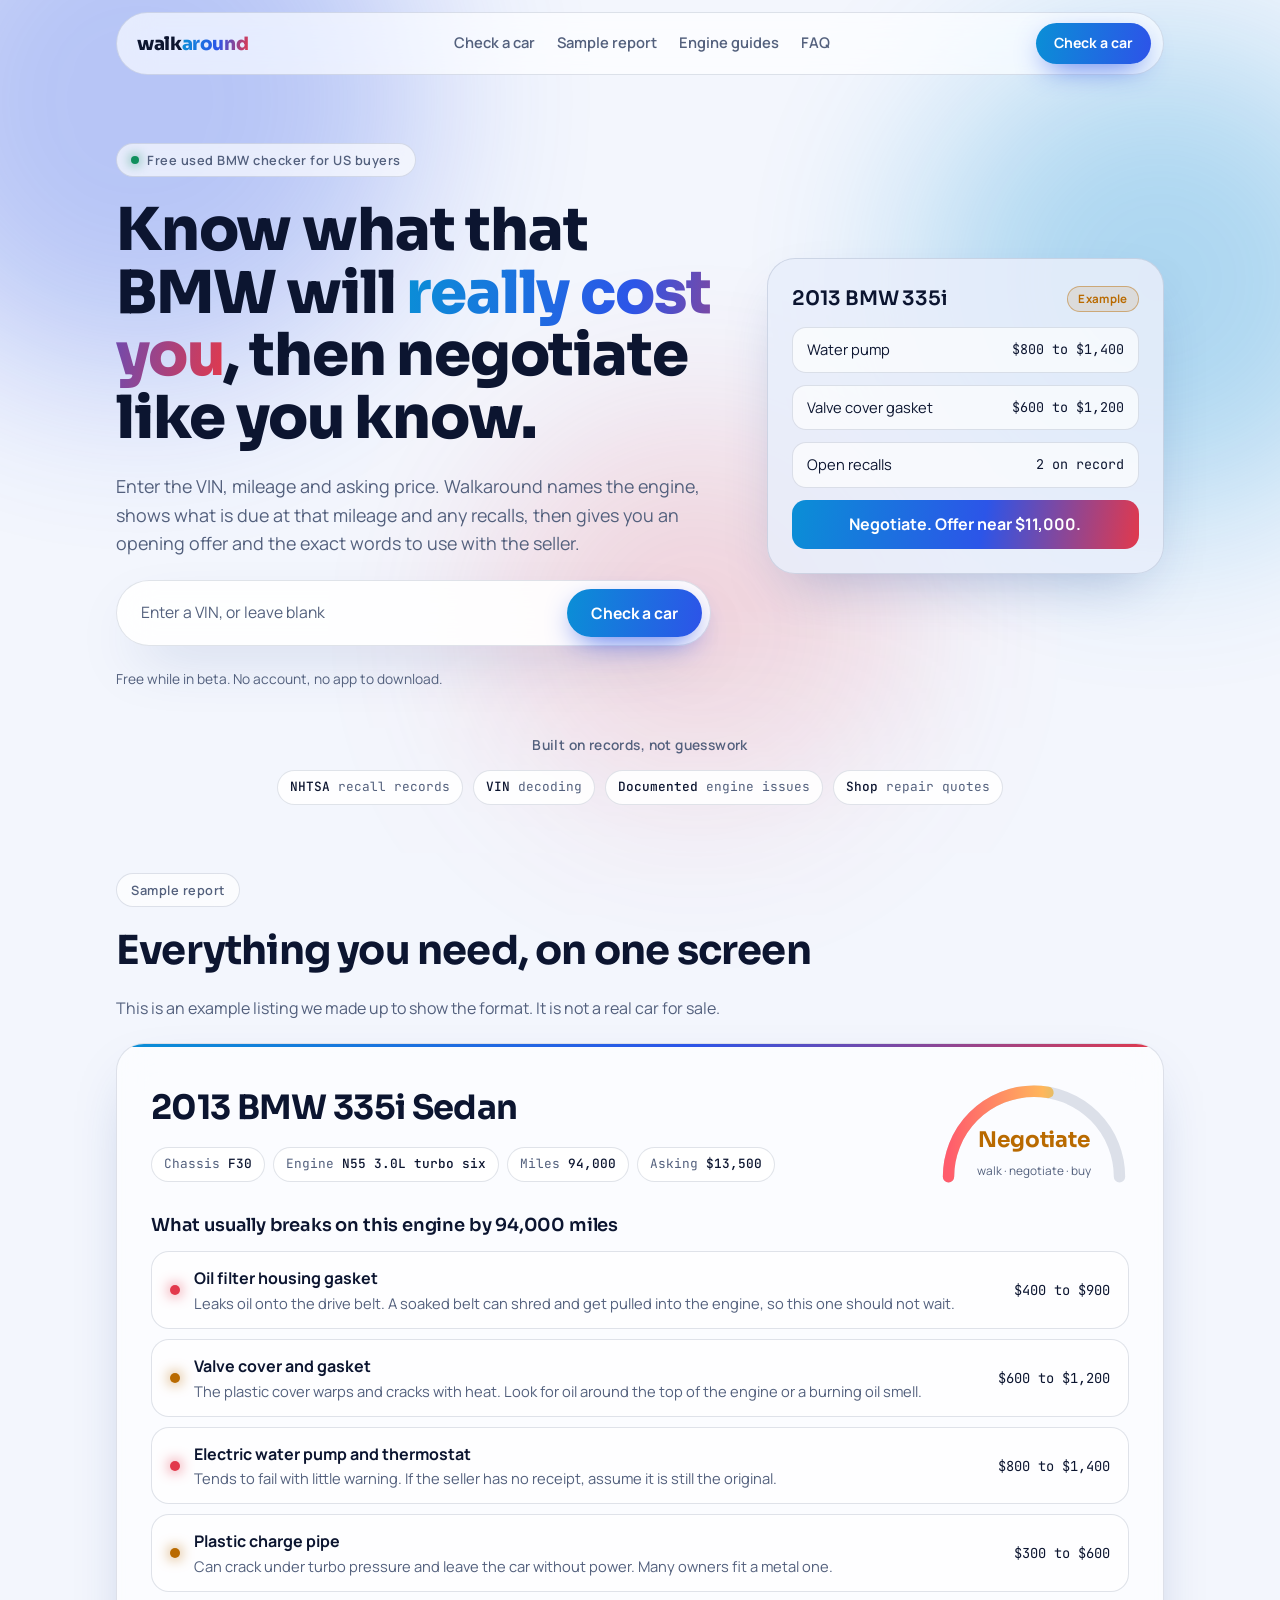
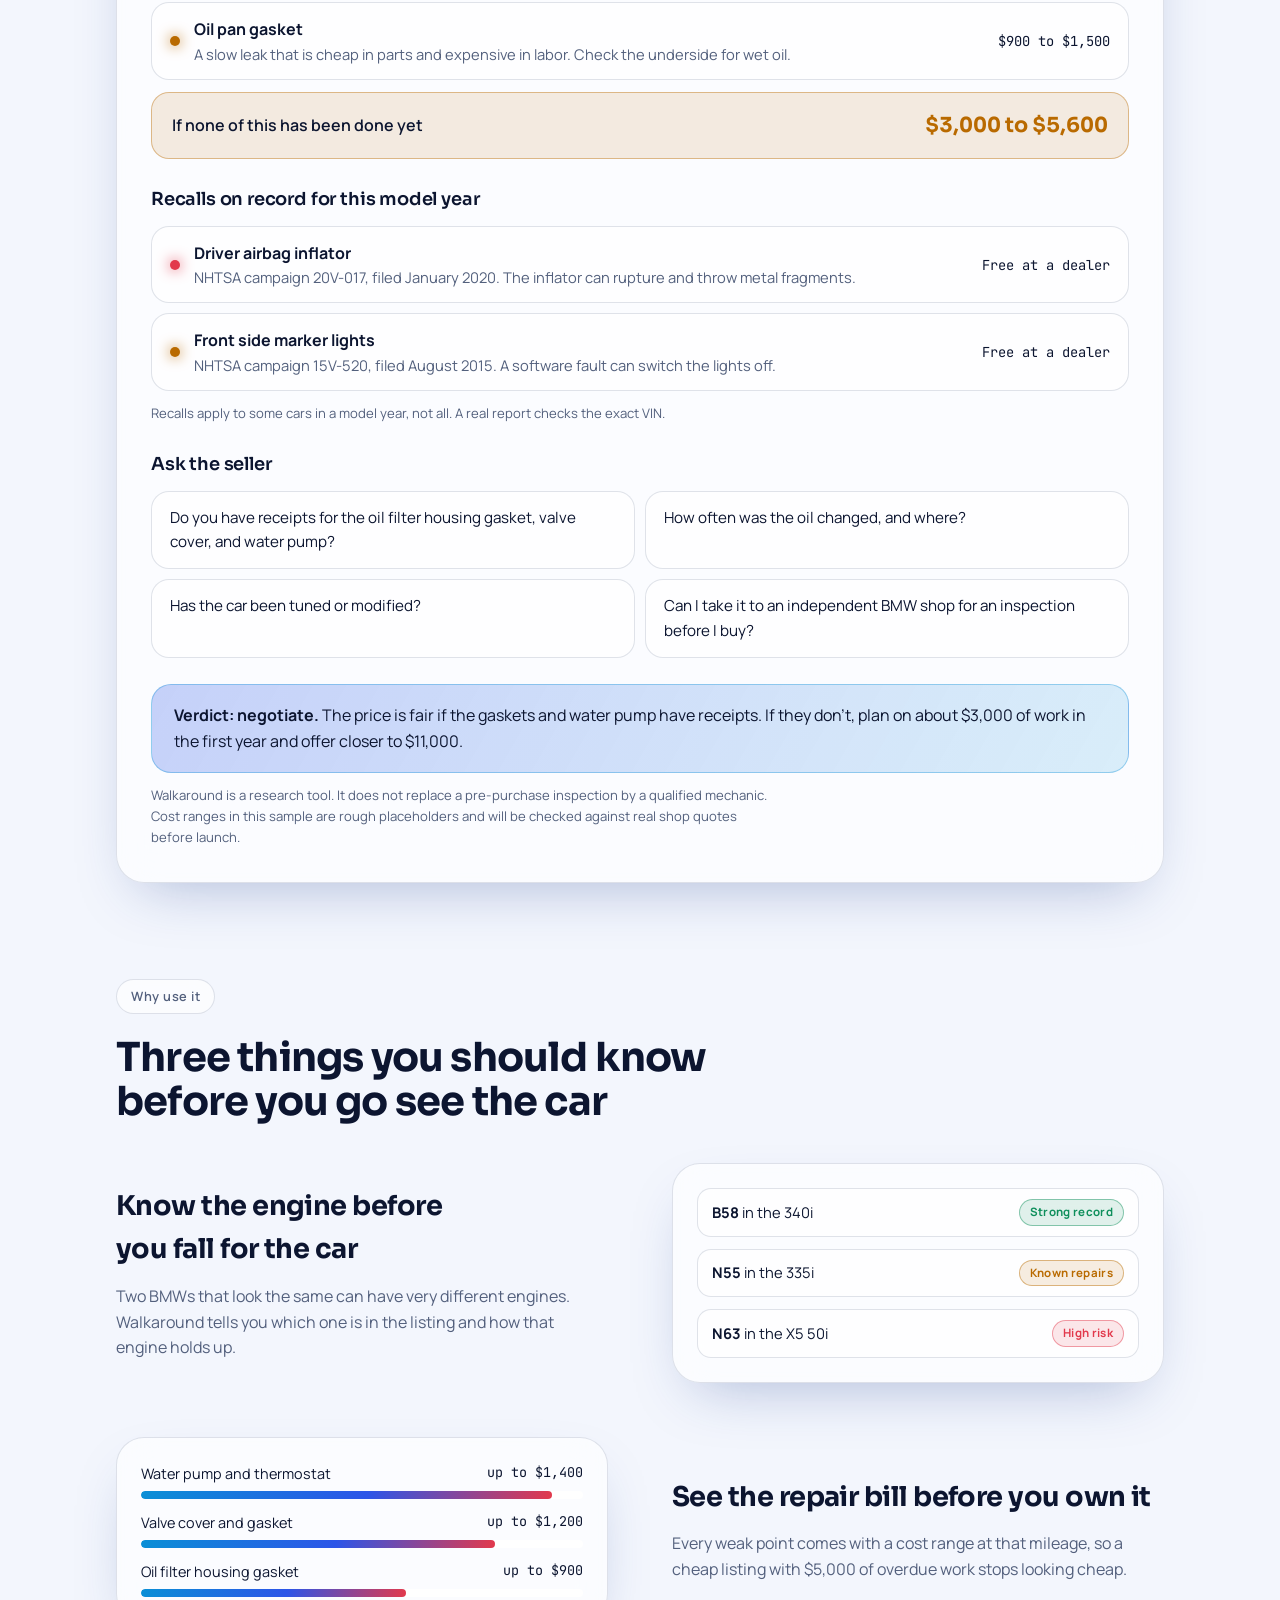
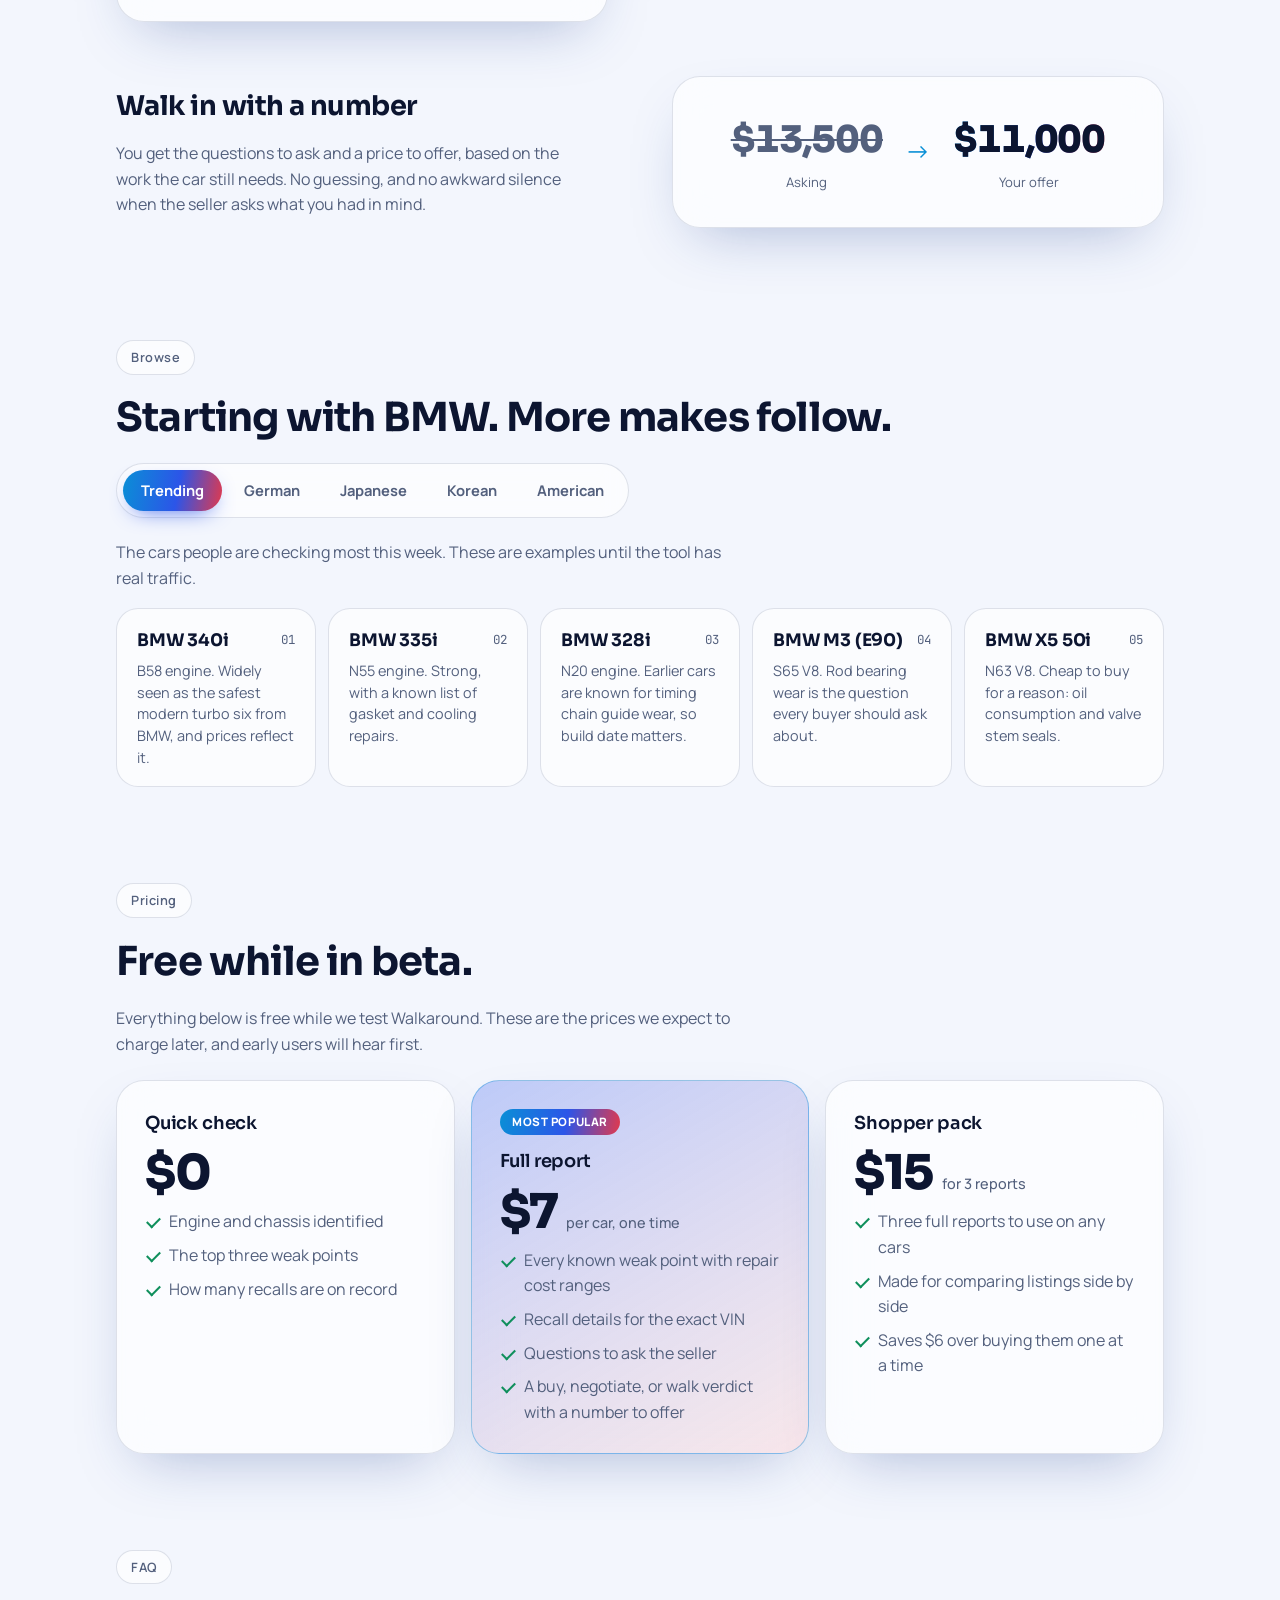
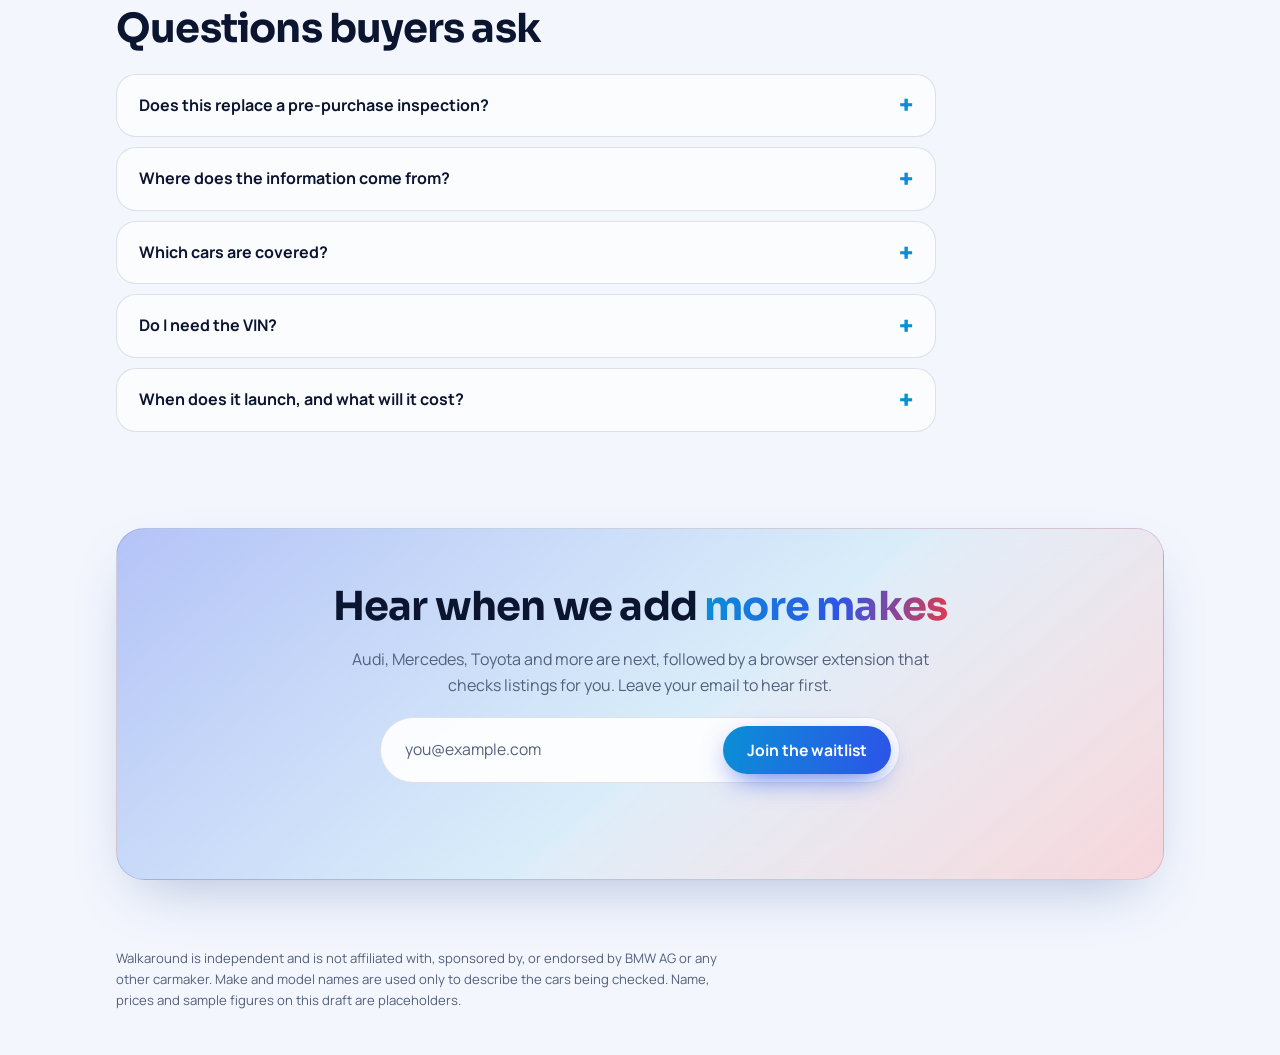
==== commit 339acdf7: "Make the checker real, with an offer and negotiation script Adds /check, a free checker that takes a" ====
--- a/index.html
+++ b/index.html
@@ -17,13 +17,12 @@
     <div class="nav">
       <a class="brand" href="/">walk<span class="grad-text">around</span></a>
       <nav aria-label="Sections">
+        <a href="/check">Check a car</a>
         <a href="#sample">Sample report</a>
-        <a href="#browse">Browse</a>
-        <a href="#pricing">Pricing</a>
+        <a href="/engines">Engine guides</a>
         <a href="#faq">FAQ</a>
-        <a href="/engines">Engine guides</a>
       </nav>
-      <a class="btn small" href="#waitlist">Join waitlist</a>
+      <a class="btn small" href="/check">Check a car</a>
     </div>
   </div>
 </header>
@@ -32,14 +31,14 @@
 <section class="hero">
   <div class="wrap">
     <div class="hero-copy">
-    <span class="eyebrow"><i></i>Used BMW listing checker for US buyers</span>
-    <h1>Know what that BMW will <span class="grad-text">really cost you</span> before you message the seller.</h1>
-    <p class="lede">Paste a listing link or a VIN. Walkaround names the engine, lists what usually breaks at that mileage, shows open recalls, and tells you whether to buy, negotiate, or walk.</p>
-    <form class="check" id="check-form">
-      <input id="listing-input" type="text" aria-label="Listing link or VIN" placeholder="Paste a listing link or VIN">
-      <button class="btn" type="submit">Check this listing</button>
+    <span class="eyebrow"><i></i>Free used BMW checker for US buyers</span>
+    <h1>Know what that BMW will <span class="grad-text">really cost you</span>, then negotiate like you know.</h1>
+    <p class="lede">Enter the VIN, mileage and asking price. Walkaround names the engine, shows what is due at that mileage and any recalls, then gives you an opening offer and the exact words to use with the seller.</p>
+    <form class="check" id="check-form" action="/check" method="GET">
+      <input id="listing-input" name="vin" type="text" autocapitalize="characters" autocomplete="off" spellcheck="false" maxlength="17" aria-label="VIN, optional" placeholder="Enter a VIN, or leave blank">
+      <button class="btn" type="submit">Check a car</button>
     </form>
-    <p class="hint">Not live yet. The button jumps to a sample report.</p>
+    <p class="hint">Free while in beta. No account, no app to download.</p>
     </div>
     <div class="card peek" aria-label="Example result">
       <div class="peek-top"><h3>2013 BMW 335i</h3><span class="pill mid">Example</span></div>
@@ -238,7 +237,8 @@
 <section id="pricing">
   <div class="wrap">
     <span class="eyebrow">Pricing</span>
-    <h2>Free to check. Pay only for the full report.</h2>
+    <h2>Free while in beta.</h2>
+    <p class="sub">Everything below is free while we test Walkaround. These are the prices we expect to charge later, and early users will hear first.</p>
     <div class="plans">
       <div class="card plan">
         <h3>Quick check</h3>
@@ -282,7 +282,7 @@
       <details class="q" id="faq-2"><summary>Where does the information come from?</summary><p>Recalls come from NHTSA, the US government safety agency. Engine and model details come from decoding the VIN. Weak points are the well-documented issues for each engine, and cost ranges are based on independent shop pricing.</p></details>
       <details class="q" id="faq-3"><summary>Which cars are covered?</summary><p>BMW first. Other German makes are next, followed by Japanese, Korean, and American makes.</p></details>
       <details class="q" id="faq-4"><summary>Do I need the VIN?</summary><p>A listing link is enough to identify the engine and its weak points. The VIN is needed to check recalls for that exact car, so ask the seller for it if the listing leaves it out.</p></details>
-      <details class="q" id="faq-5"><summary>When does it launch, and what will it cost?</summary><p>It is not live yet. Join the waitlist to hear first. The quick check will be free, and the planned price for a full report is $7 per car.</p></details>
+      <details class="q" id="faq-5"><summary>When does it launch, and what will it cost?</summary><p>The checker is live and free while in beta. <a href="/check">Try it here</a>. Later the quick check stays free and the full negotiation report is planned at $7 per car.</p></details>
     </div>
   </div>
 </section>
@@ -290,8 +290,8 @@
 <section id="waitlist">
   <div class="wrap">
     <div class="card cta">
-      <h2>Get your first reports <span class="grad-text">free</span></h2>
-      <p class="sub">Leave your email and the first 100 people get three full reports at no charge when Walkaround opens.</p>
+      <h2>Hear when we add <span class="grad-text">more makes</span></h2>
+      <p class="sub">Audi, Mercedes, Toyota and more are next, followed by a browser extension that checks listings for you. Leave your email to hear first.</p>
       <form class="join" id="join-form" action="https://formspree.io/f/myeweqok" method="POST">
         <input id="join-email" name="email" type="email" aria-label="Email address" placeholder="you@example.com" autocomplete="email" required>
         <input class="trap" type="text" name="_gotcha" tabindex="-1" autocomplete="off" aria-hidden="true">
--- a/styles.css
+++ b/styles.css
@@ -238,9 +238,41 @@
 .summary { padding: clamp(18px, 3vw, 28px); display: flex; flex-direction: column; gap: 14px; }
 .summary .row { display: flex; flex-wrap: wrap; gap: 10px; align-items: center; }
 .summary p { max-width: 68ch; }
-.pill.big { font-size: 0.82rem; padding: 6px 14px; }
+.pill.big { font-size: 0.82rem; padding: 6px 14px; white-space: normal; }
 .prose { display: flex; flex-direction: column; gap: 12px; max-width: 72ch; color: var(--muted); }
 .prose ul { margin: 0; padding-left: 1.2em; display: flex; flex-direction: column; gap: 6px; }
 .item .meta { font-family: var(--mono); font-size: 0.78rem; color: var(--muted); margin-top: 4px; }
 .guide-list { display: grid; grid-template-columns: repeat(auto-fill, minmax(260px, 1fr)); gap: 12px; }
 .guide-list a.tile { text-decoration: none; color: var(--ink); }
+
+/* Checker */
+.sr-only { position: absolute; width: 1px; height: 1px; overflow: hidden; clip: rect(0 0 0 0); white-space: nowrap; }
+.car-form { padding: clamp(18px, 3vw, 28px); display: grid; grid-template-columns: repeat(2, minmax(0, 1fr)); gap: 16px 18px; }
+@media (max-width: 560px) { .car-form { grid-template-columns: minmax(0, 1fr); } }
+.field { display: flex; flex-direction: column; gap: 6px; min-width: 0; }
+.field.wide { grid-column: 1 / -1; }
+.field label { font-weight: 700; font-size: 0.92rem; }
+.field .opt { font-weight: 500; color: var(--muted); font-size: 0.8rem; }
+.field input, .field select, .feedback textarea { font: inherit; font-size: 1rem; color: var(--ink); background: var(--glass-strong); border: 1px solid var(--line); border-radius: 14px; padding: 12px 14px; min-width: 0; width: 100%; transition: border-color 0.25s, box-shadow 0.25s; }
+.field input:focus, .field select:focus, .feedback textarea:focus { outline: none; border-color: var(--sky); box-shadow: 0 0 0 3px color-mix(in srgb, var(--sky) 25%, transparent); }
+.field select option { color: #0c1530; }
+.vin-row { display: flex; gap: 8px; }
+.vin-row input { flex: 1 1 auto; font-family: var(--mono); text-transform: uppercase; letter-spacing: 0.04em; }
+.btn.ghost { background: var(--glass-strong); color: var(--ink); border: 1px solid var(--line); box-shadow: none; }
+.btn.ghost:hover { border-color: var(--sky); }
+.actions { flex-direction: row; align-items: center; flex-wrap: wrap; gap: 14px; }
+.report-wrap { display: flex; flex-direction: column; gap: 18px; scroll-margin-top: 90px; }
+.item.pick { cursor: pointer; }
+.pick-side { display: flex; flex-direction: column; align-items: flex-end; gap: 6px; }
+.tick-wrap { display: inline-flex; align-items: center; gap: 6px; font-size: 0.8rem; color: var(--muted); white-space: nowrap; }
+.tick-wrap input { width: 18px; height: 18px; accent-color: var(--blue); }
+@media (max-width: 560px) { .pick-side { grid-column: 2; flex-direction: row; align-items: center; justify-content: space-between; } }
+.offer-box { display: flex; flex-direction: column; gap: 10px; padding: 18px; border-radius: 20px; background: var(--glass); border: 1px solid var(--line); }
+.math { color: var(--muted); font-size: 0.92rem; }
+.copy-text { margin: 0; white-space: pre-wrap; word-break: break-word; font-family: var(--body); font-size: 0.95rem; line-height: 1.55; padding: 16px 18px; border-radius: 18px; background: var(--glass); border: 1px solid var(--line); }
+.feedback { display: flex; flex-direction: column; gap: 10px; width: 100%; max-width: 560px; }
+.feedback textarea { resize: vertical; }
+.nav nav a[aria-current="page"] { color: var(--ink); }
+.sub a, .q p a, .fine a { color: var(--sky); }
+.group > .btn { align-self: flex-start; }
+.btn { white-space: nowrap; }
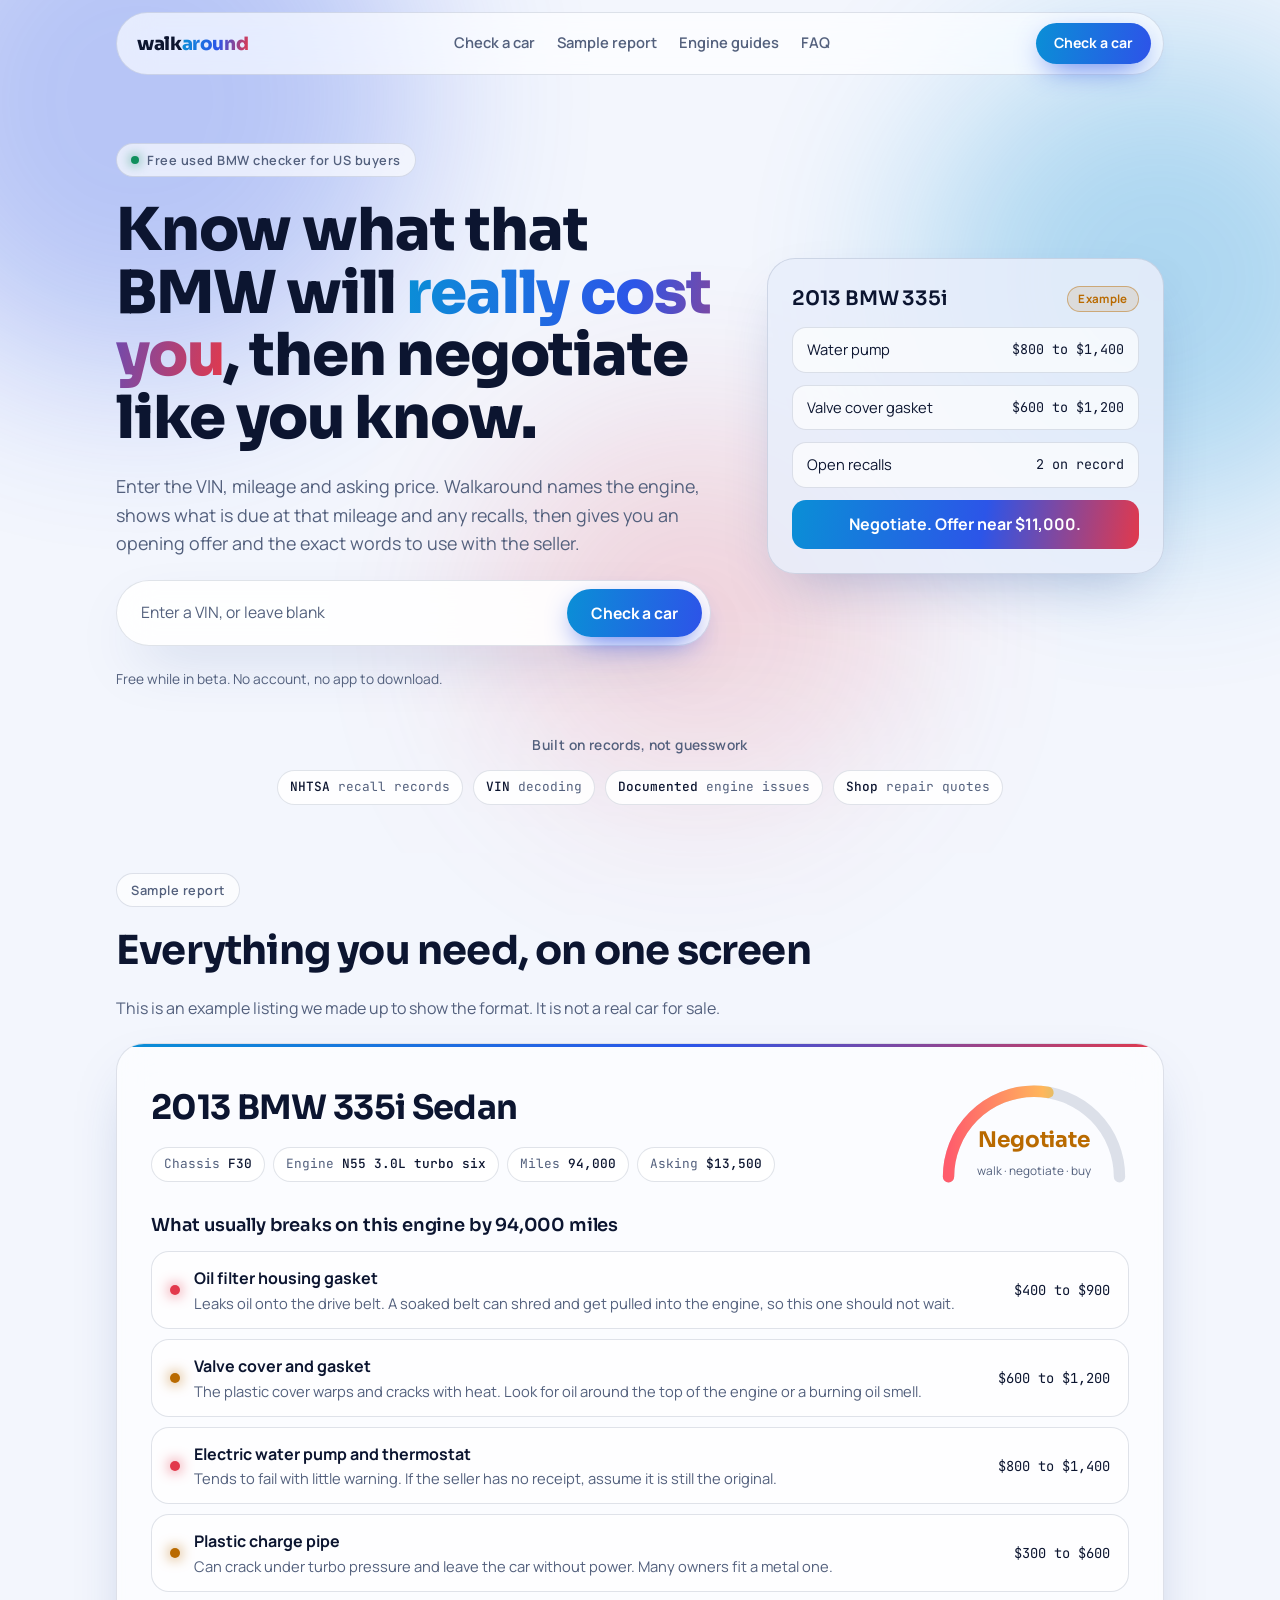
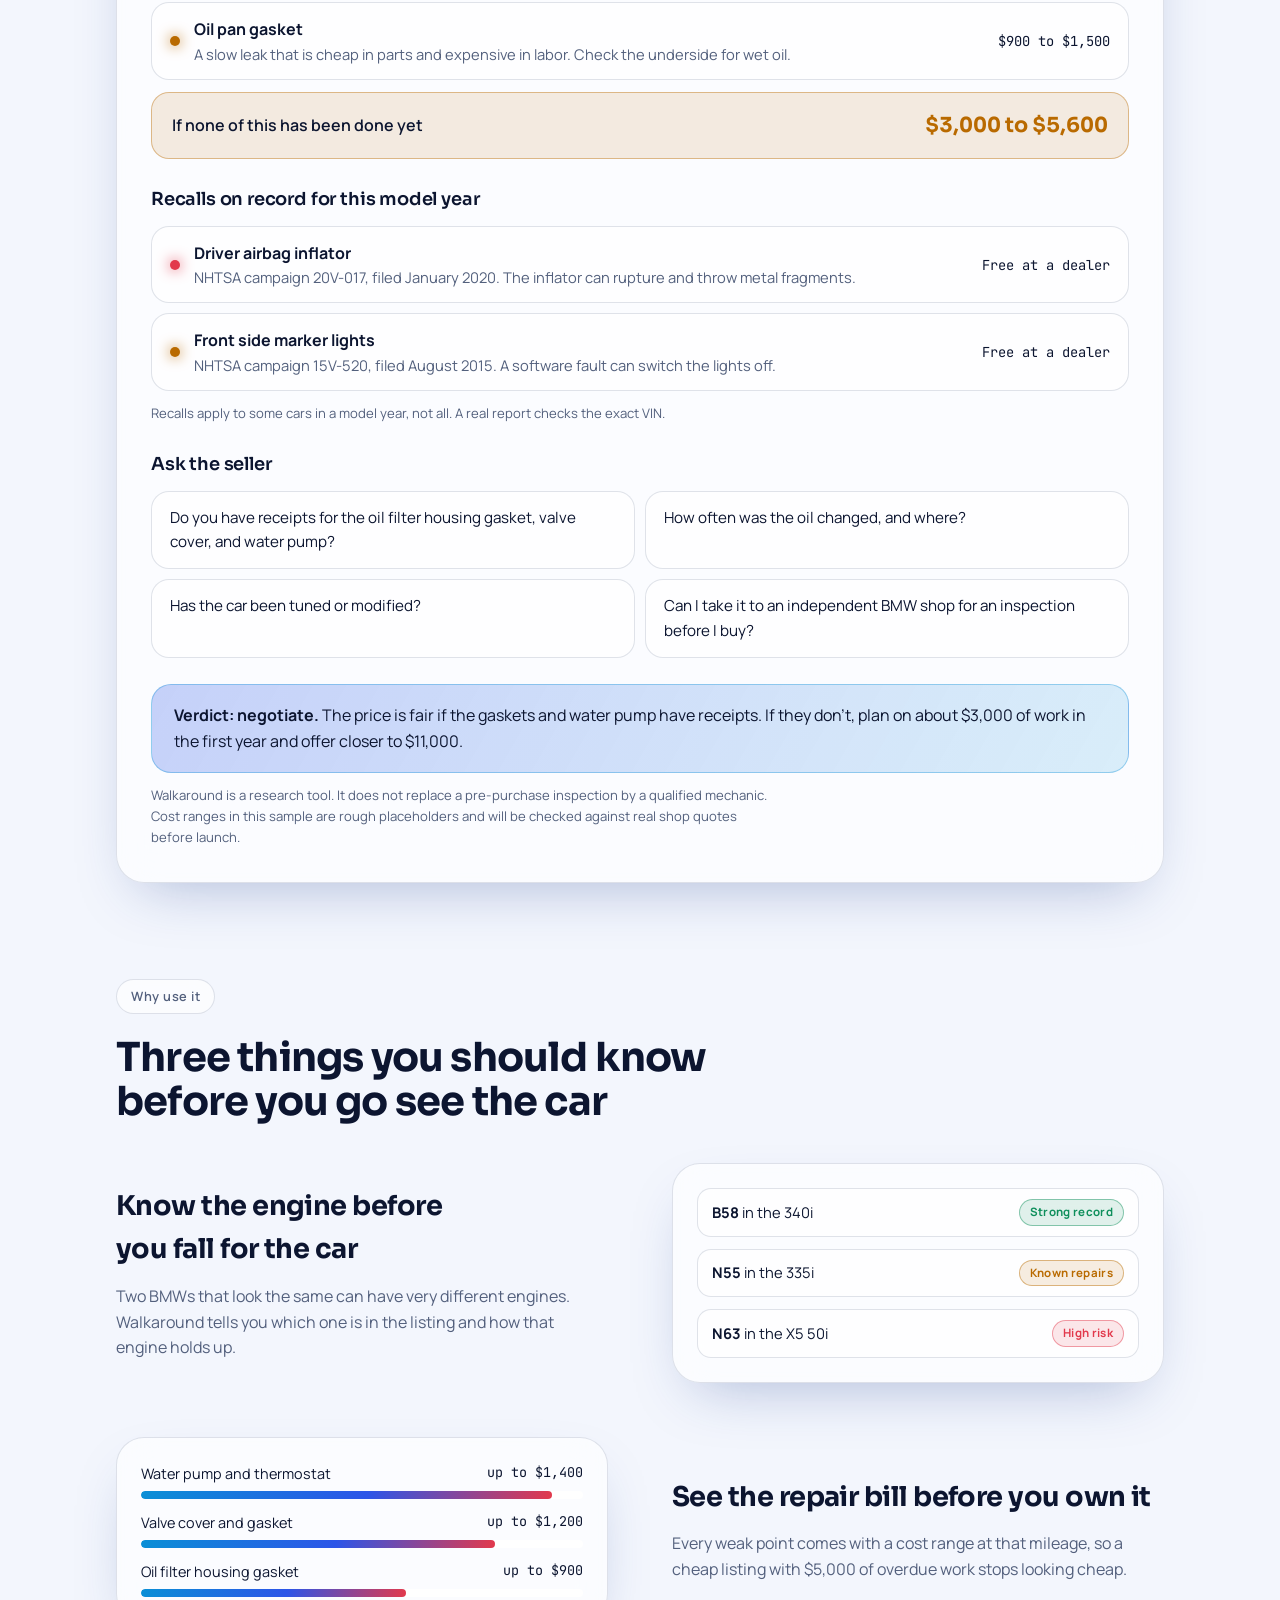
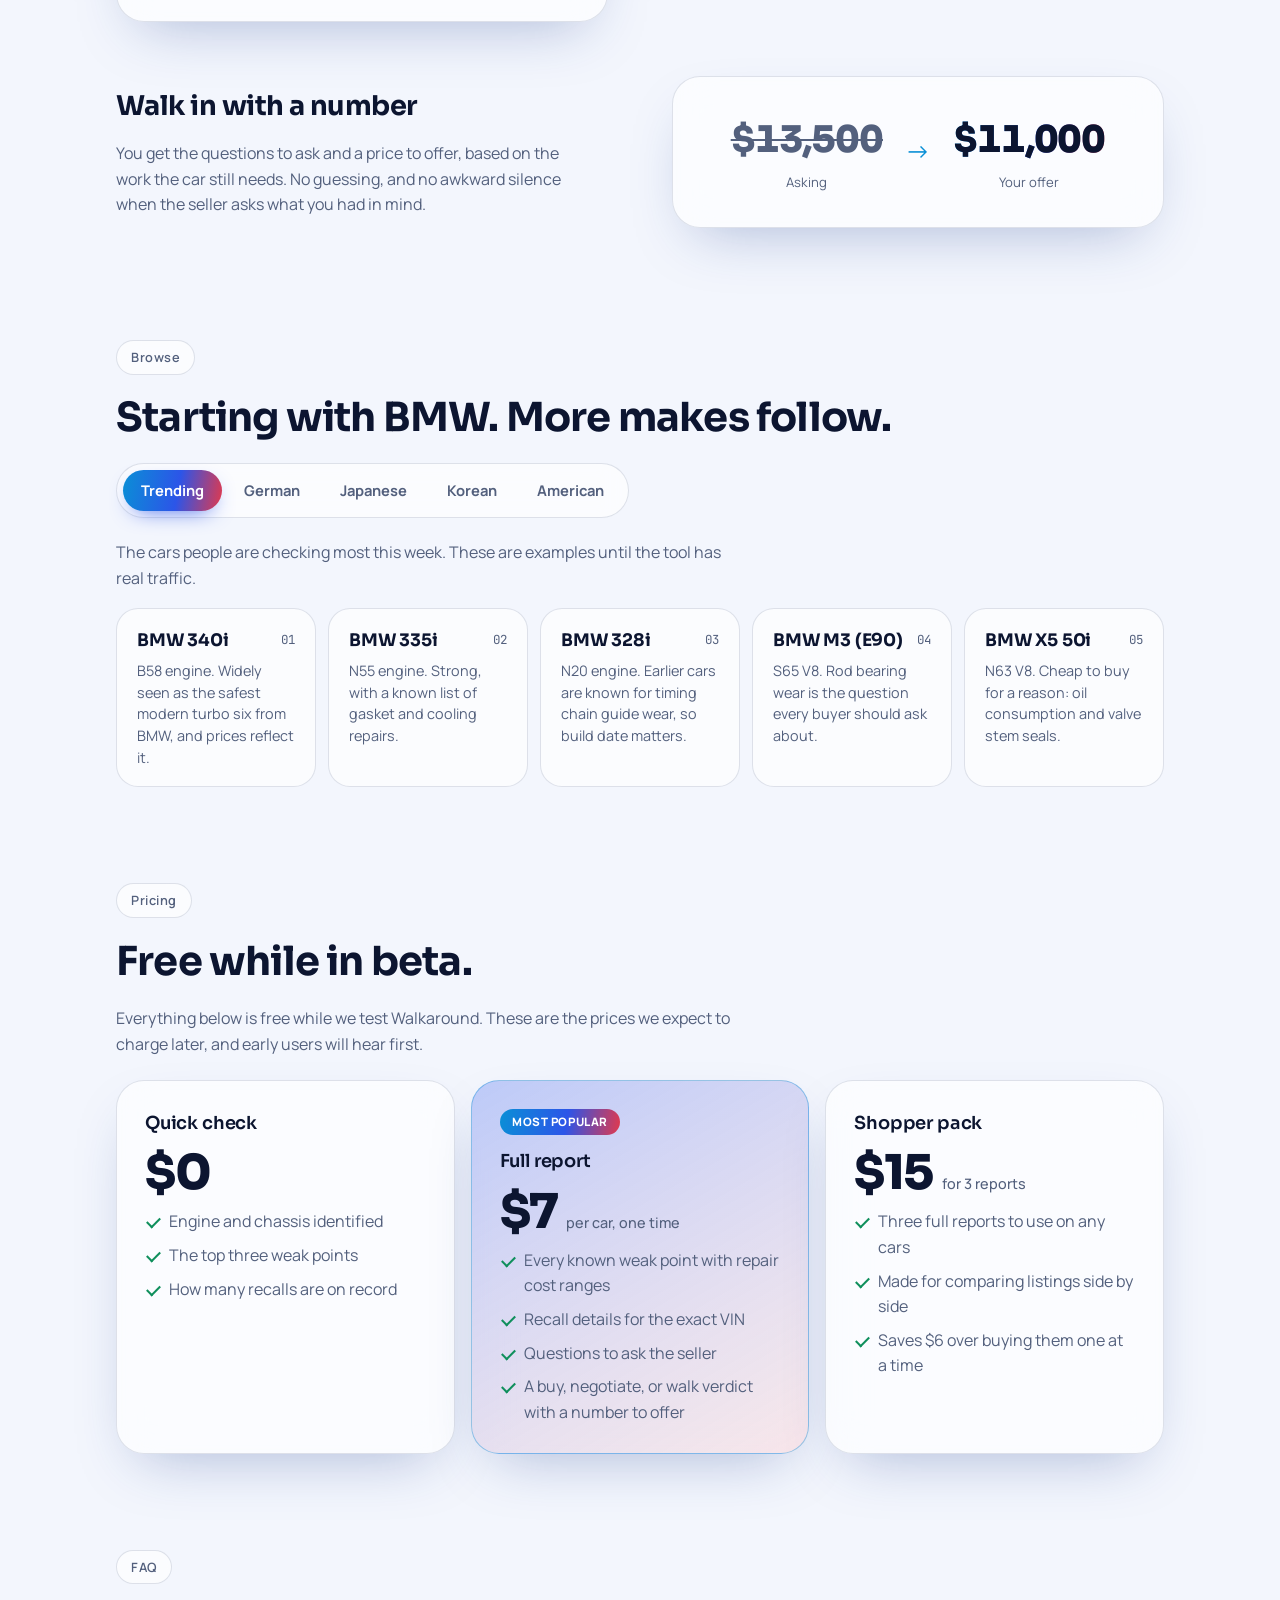
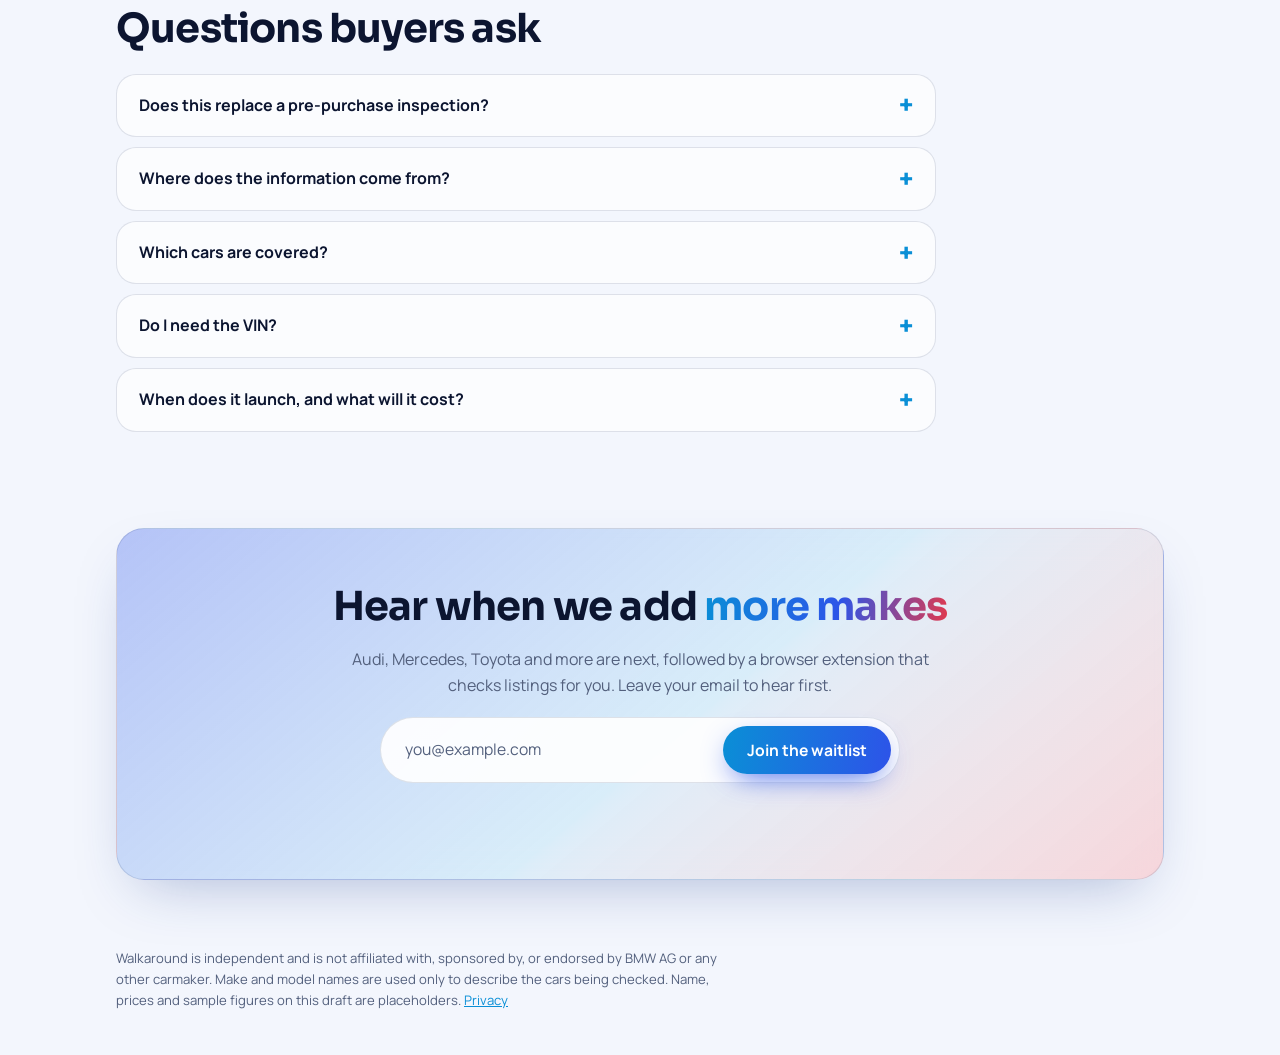
==== commit 24abb62b: "Add the Walkaround Chrome extension, and share the report math Chrome extension (extension/): on lis" ====
--- a/index.html
+++ b/index.html
@@ -306,7 +306,7 @@
 
 <footer>
   <div class="wrap">
-    <p class="fine">Walkaround is independent and is not affiliated with, sponsored by, or endorsed by BMW AG or any other carmaker. Make and model names are used only to describe the cars being checked. Name, prices and sample figures on this draft are placeholders.</p>
+    <p class="fine">Walkaround is independent and is not affiliated with, sponsored by, or endorsed by BMW AG or any other carmaker. Make and model names are used only to describe the cars being checked. Name, prices and sample figures on this draft are placeholders. <a href="/privacy">Privacy</a></p>
   </div>
 </footer>
 
--- a/styles.css
+++ b/styles.css
@@ -241,6 +241,7 @@
 .pill.big { font-size: 0.82rem; padding: 6px 14px; white-space: normal; }
 .prose { display: flex; flex-direction: column; gap: 12px; max-width: 72ch; color: var(--muted); }
 .prose ul { margin: 0; padding-left: 1.2em; display: flex; flex-direction: column; gap: 6px; }
+.prose h2 { font-size: clamp(1.15rem, 2.4vw, 1.4rem); color: var(--ink); margin-top: 14px; }
 .item .meta { font-family: var(--mono); font-size: 0.78rem; color: var(--muted); margin-top: 4px; }
 .guide-list { display: grid; grid-template-columns: repeat(auto-fill, minmax(260px, 1fr)); gap: 12px; }
 .guide-list a.tile { text-decoration: none; color: var(--ink); }
@@ -253,9 +254,12 @@
 .field.wide { grid-column: 1 / -1; }
 .field label { font-weight: 700; font-size: 0.92rem; }
 .field .opt { font-weight: 500; color: var(--muted); font-size: 0.8rem; }
-.field input, .field select, .feedback textarea { font: inherit; font-size: 1rem; color: var(--ink); background: var(--glass-strong); border: 1px solid var(--line); border-radius: 14px; padding: 12px 14px; min-width: 0; width: 100%; transition: border-color 0.25s, box-shadow 0.25s; }
-.field input:focus, .field select:focus, .feedback textarea:focus { outline: none; border-color: var(--sky); box-shadow: 0 0 0 3px color-mix(in srgb, var(--sky) 25%, transparent); }
+.field input, .field select, .field textarea, .feedback textarea { font: inherit; font-size: 1rem; color: var(--ink); background: var(--glass-strong); border: 1px solid var(--line); border-radius: 14px; padding: 12px 14px; min-width: 0; width: 100%; transition: border-color 0.25s, box-shadow 0.25s; }
+.field input:focus, .field select:focus, .field textarea:focus, .feedback textarea:focus { outline: none; border-color: var(--sky); box-shadow: 0 0 0 3px color-mix(in srgb, var(--sky) 25%, transparent); }
 .field select option { color: #0c1530; }
+.field textarea { resize: vertical; min-height: 84px; }
+.or-line { grid-column: 1 / -1; display: flex; align-items: center; gap: 12px; color: var(--muted); font-size: 0.85rem; }
+.or-line::before, .or-line::after { content: ""; flex: 1; height: 1px; background: var(--line); }
 .vin-row { display: flex; gap: 8px; }
 .vin-row input { flex: 1 1 auto; font-family: var(--mono); text-transform: uppercase; letter-spacing: 0.04em; }
 .btn.ghost { background: var(--glass-strong); color: var(--ink); border: 1px solid var(--line); box-shadow: none; }
@@ -269,6 +273,11 @@
 @media (max-width: 560px) { .pick-side { grid-column: 2; flex-direction: row; align-items: center; justify-content: space-between; } }
 .offer-box { display: flex; flex-direction: column; gap: 10px; padding: 18px; border-radius: 20px; background: var(--glass); border: 1px solid var(--line); }
 .math { color: var(--muted); font-size: 0.92rem; }
+.math.market { color: var(--ink); border-top: 1px solid var(--line); padding-top: 10px; }
+details.more { margin-top: 4px; font-size: 0.9rem; }
+details.more summary { cursor: pointer; color: var(--sky); font-weight: 600; width: fit-content; }
+details.more p { margin-top: 6px; }
+.what:has(details.more[open]) > p.short { display: none; }
 .copy-text { margin: 0; white-space: pre-wrap; word-break: break-word; font-family: var(--body); font-size: 0.95rem; line-height: 1.55; padding: 16px 18px; border-radius: 18px; background: var(--glass); border: 1px solid var(--line); }
 .feedback { display: flex; flex-direction: column; gap: 10px; width: 100%; max-width: 560px; }
 .feedback textarea { resize: vertical; }
